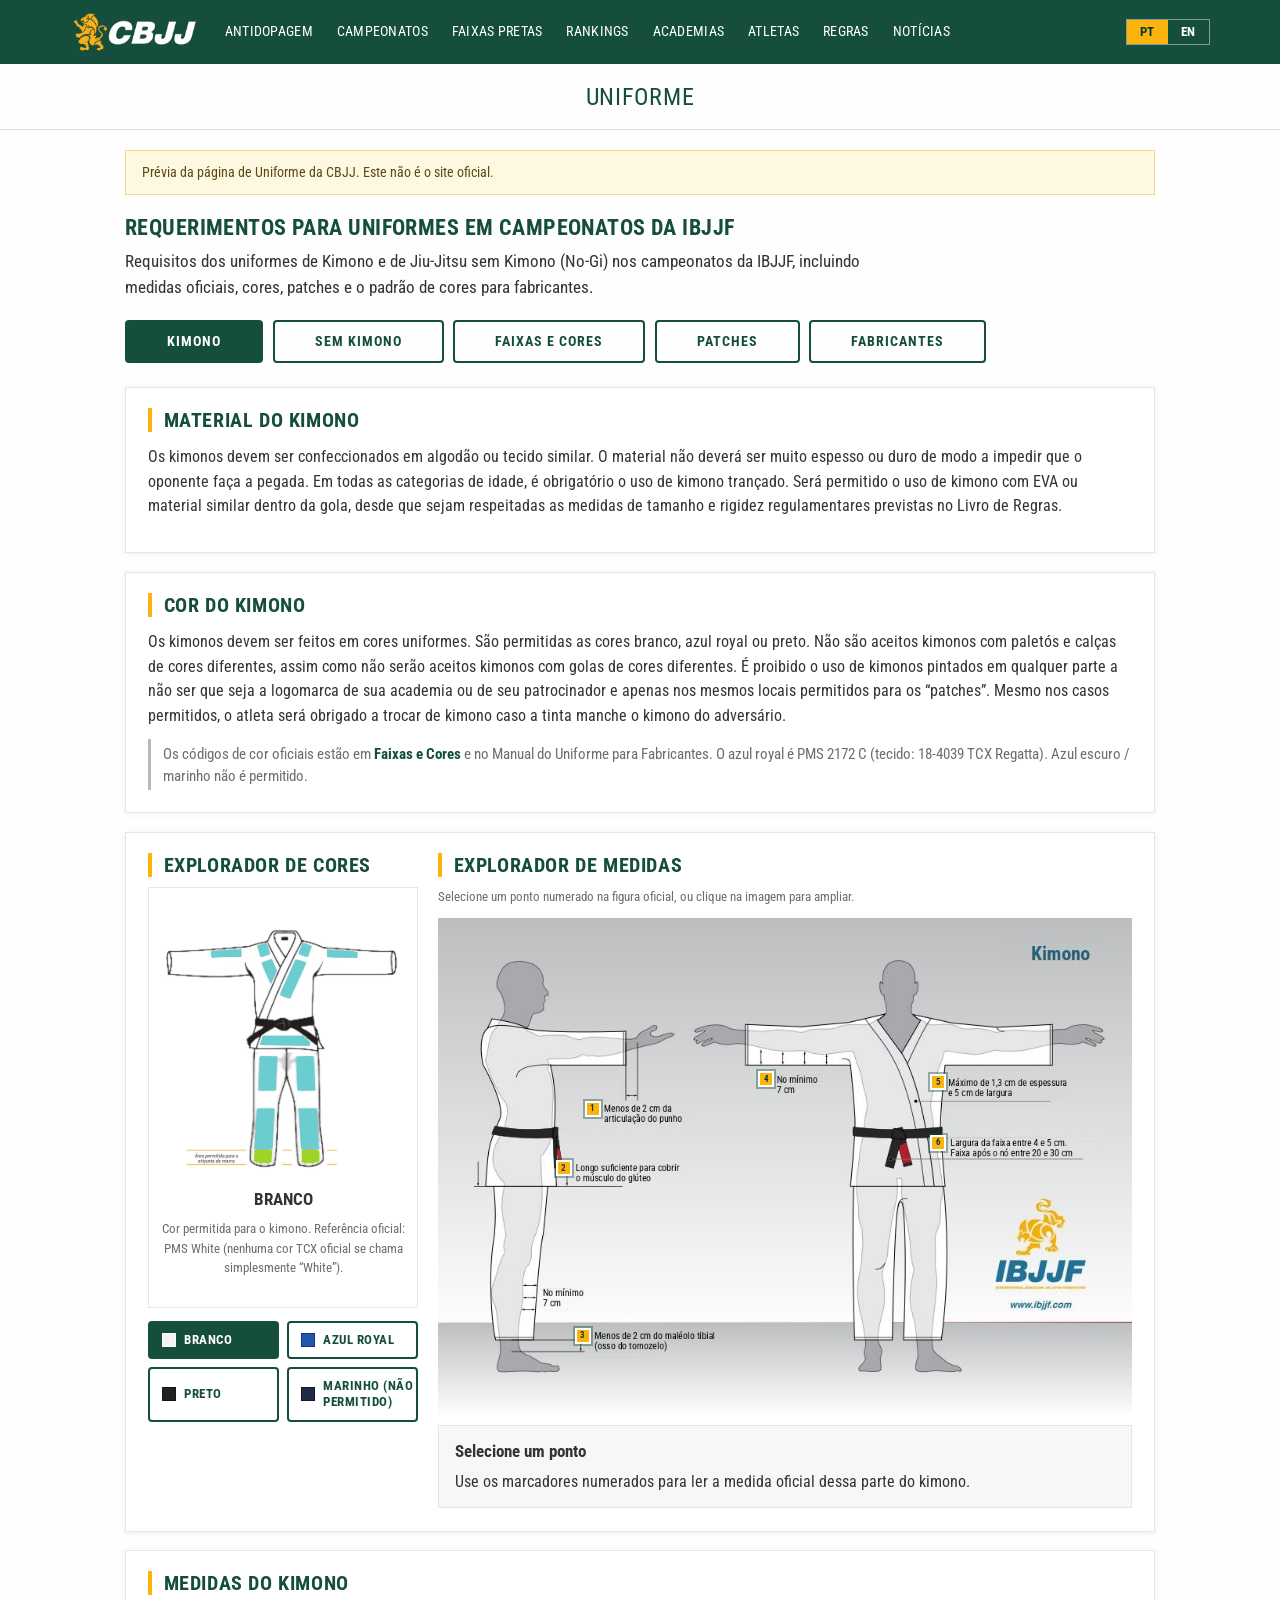
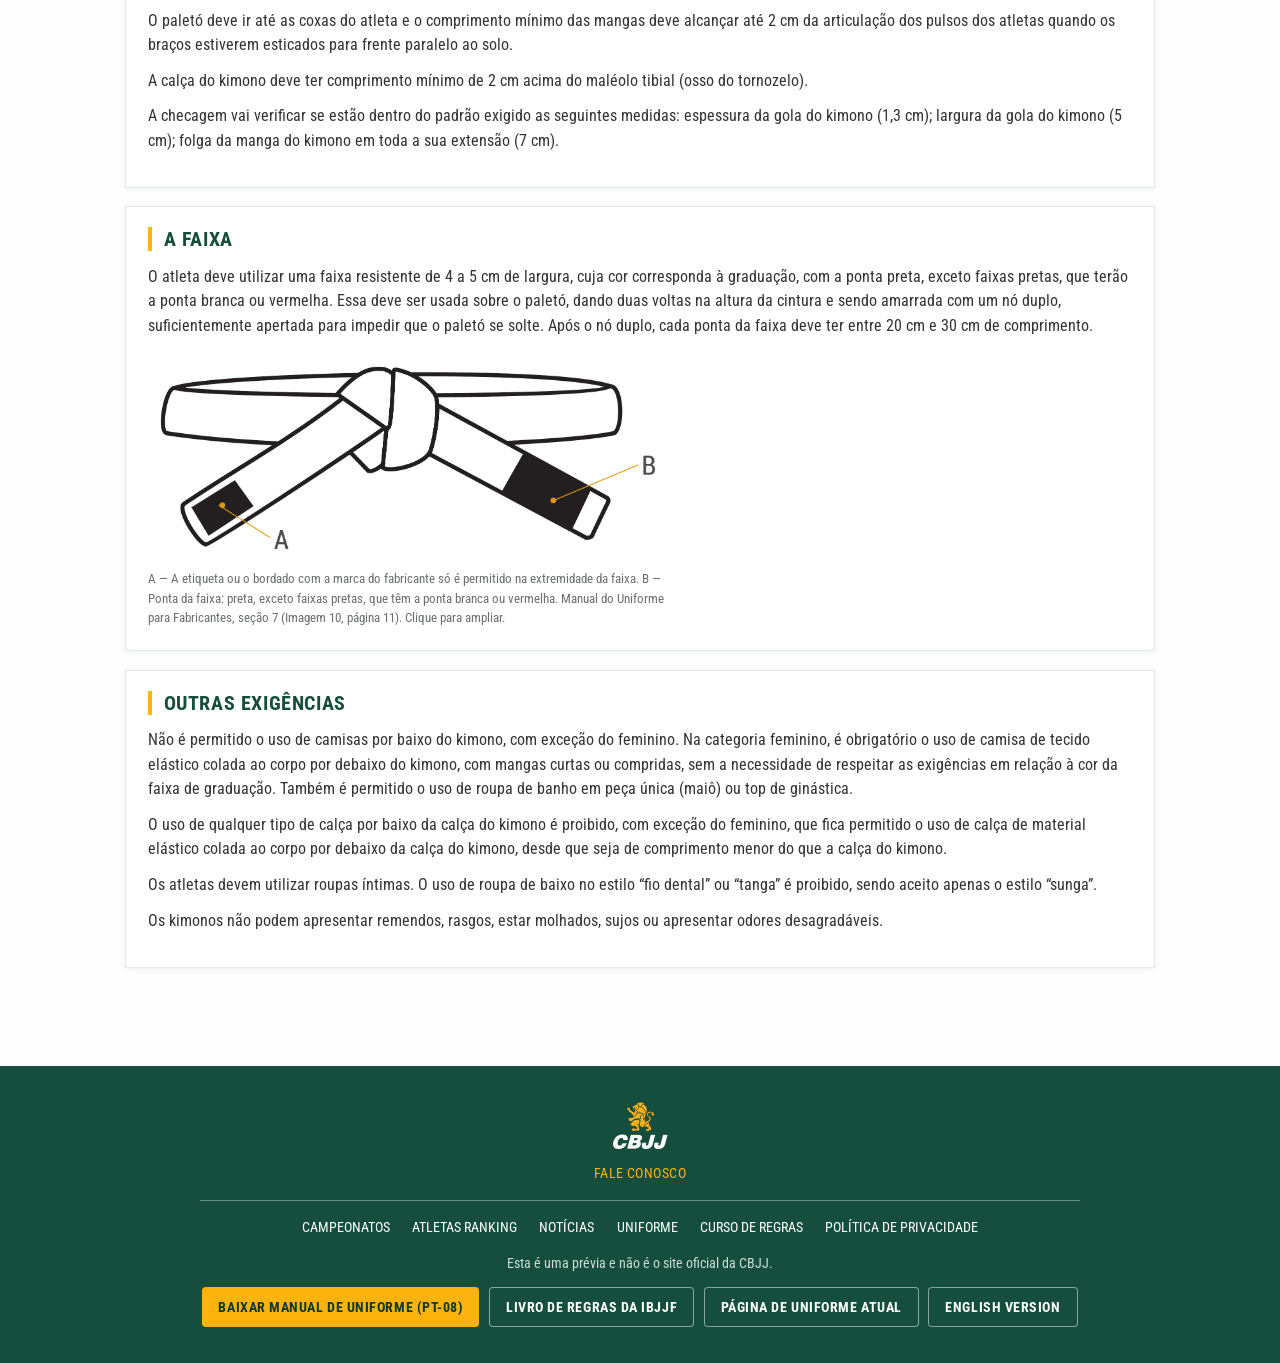
==== pt/index.html @ 62794924 "Center the Patches figure and caption in its card" ====
<!DOCTYPE html>
<html lang="pt-BR">
<head>
  <meta charset="utf-8">
  <meta name="viewport" content="width=device-width, initial-scale=1">
  <meta name="robots" content="noindex, nofollow">
  <meta name="description" content="Requerimentos de uniforme da IBJJF para competições de Kimono e Sem Kimono (No-Gi): medidas, cores, patches e o padrão de cores para fabricantes.">
  <title>Uniforme | CBJJ</title>
  <link rel="alternate" hreflang="en" href="../">
  <link rel="stylesheet" href="../assets/fonts/fonts.css?v=20261117-1456">
  <link rel="stylesheet" href="../assets/css/styles.css?v=20261117-1456">
  <link rel="stylesheet" href="assets/css/cbjj.css?v=20261117-1456">
</head>
<body>
  <a class="skip" href="#main">Ir para o conteúdo</a>

  <header class="site-header">
    <div class="header-inner">
      <button type="button" class="nav-toggle" id="nav-toggle" aria-label="Abrir menu" aria-expanded="false" aria-controls="main-nav"><span></span><span></span><span></span></button>
      <a class="logo" href="https://cbjj.com.br/" title="CBJJ">
        <img src="assets/img/logo-cbjj-white.png?v=20261117-1456" alt="CBJJ" width="130" height="42">
      </a>
      <nav class="main-nav" id="main-nav" aria-label="Menu principal">
        <a href="https://www.gov.br/abcd/pt-br/" rel="noopener">Antidopagem</a>
        <a href="https://cbjj.com.br/events/championships">Campeonatos</a>
        <a href="https://cbjj.com.br/certified-black-belts">Faixas Pretas</a>
        <a href="https://cbjj.com.br/athlete-ranking-info">Rankings</a>
        <a href="https://cbjj.com.br/registered-academies">Academias</a>
        <a href="https://cbjj.com.br/athletes/become-a-member">Atletas</a>
        <a href="https://cbjj.com.br/books-videos">Regras</a>
        <a href="https://cbjj.com.br/news">Notícias</a>
      </nav>
      <div class="lang-switch" role="group" aria-label="Idioma">
        <span class="lang is-current" lang="pt-BR" aria-current="true">PT</span>
        <a class="lang" id="lang-en" lang="en" hreflang="en" href="../" title="View this page in English">EN</a>
      </div>
    </div>
  </header>

  <div class="title-bar"><h1 class="title-bar-text">Uniforme</h1></div>

  <main id="main" class="wrap">
    <p class="banner-proto">Prévia da página de Uniforme da CBJJ. Este não é o site oficial.</p>

    <div class="hero">
      <h2 class="page-title">Requerimentos para uniformes em campeonatos da IBJJF</h2>
      <p class="lead">Requisitos dos uniformes de Kimono e de Jiu-Jitsu sem Kimono (No-Gi) nos campeonatos da IBJJF, incluindo medidas oficiais, cores, patches e o padrão de cores para fabricantes.</p>
    </div>

    <div class="tabs" role="tablist" aria-label="Seções do uniforme">
      <button type="button" class="tab" role="tab" data-tab="gi" aria-selected="true" aria-controls="panel-gi" id="tab-gi">Kimono</button>
      <button type="button" class="tab" role="tab" data-tab="nogi" aria-selected="false" aria-controls="panel-nogi" id="tab-nogi">Sem Kimono</button>
      <button type="button" class="tab" role="tab" data-tab="colors" aria-selected="false" aria-controls="panel-colors" id="tab-colors">Faixas e Cores</button>
      <button type="button" class="tab" role="tab" data-tab="patches" aria-selected="false" aria-controls="panel-patches" id="tab-patches">Patches</button>
      <button type="button" class="tab" role="tab" data-tab="makers" aria-selected="false" aria-controls="panel-makers" id="tab-makers">Fabricantes</button>
    </div>

    <!-- KIMONO -->
    <section class="panel is-active" id="panel-gi" role="tabpanel" aria-labelledby="tab-gi">
      <article class="card">
        <h2>Material do Kimono</h2>
        <p class="rule">Os kimonos devem ser confeccionados em algodão ou tecido similar. O material não deverá ser muito espesso ou duro de modo a impedir que o oponente faça a pegada. Em todas as categorias de idade, é obrigatório o uso de kimono trançado. Será permitido o uso de kimono com EVA ou material similar dentro da gola, desde que sejam respeitadas as medidas de tamanho e rigidez regulamentares previstas no Livro de Regras.</p>
      </article>

      <article class="card">
        <h2>Cor do Kimono</h2>
        <p class="rule">Os kimonos devem ser feitos em cores uniformes. São permitidas as cores branco, azul royal ou preto. Não são aceitos kimonos com paletós e calças de cores diferentes, assim como não serão aceitos kimonos com golas de cores diferentes. É proibido o uso de kimonos pintados em qualquer parte a não ser que seja a logomarca de sua academia ou de seu patrocinador e apenas nos mesmos locais permitidos para os “patches”. Mesmo nos casos permitidos, o atleta será obrigado a trocar de kimono caso a tinta manche o kimono do adversário.</p>
        <p class="note">Os códigos de cor oficiais estão em <a href="#colors">Faixas e Cores</a> e no Manual do Uniforme para Fabricantes. O azul royal é PMS 2172 C (tecido: 18-4039 TCX Regatta). Azul escuro / marinho não é permitido.</p>
      </article>

      <div class="gi-explorer" id="gi-explorers">
        <div class="color-explorer">
          <h2>Explorador de cores</h2>
          <div class="gi-preview" id="gi-preview">
            <div class="gi-color-stage">
              <img id="gi-color-img" src="assets/img/site/gi-patches-white.png?v=20261117-1456" alt="Desenho do kimono na cor branca." data-zoom="assets/img/site/gi-patches-white.png?v=20261117-1456" tabindex="0">
            </div>
            <p id="gi-color-label" style="font-family:var(--font-display);font-weight:700;text-transform:uppercase;margin:.7rem 0 0;">Branco</p>
            <p id="gi-color-note" class="caption">Cor permitida para o kimono. Referência oficial: PMS White (nenhuma cor TCX oficial se chama simplesmente “White”).</p>
          </div>
          <div class="belt-row color-buttons">
            <button type="button" class="belt-btn white" data-gi-color="#f4f4f4" data-art="white" data-name="Branco" data-allowed="true" data-note="Cor permitida para o kimono. Referência oficial: PMS White (nenhuma cor TCX oficial se chama simplesmente “White”)." aria-pressed="true">Branco</button>
            <button type="button" class="belt-btn blue" data-gi-color="#2056AE" data-art="royal" data-name="Azul Royal" data-allowed="true" data-note="Cor permitida para o kimono. Referência oficial: Azul Royal — PMS 2172 C (tecido: 18-4039 TCX Regatta)." aria-pressed="false">Azul Royal</button>
            <button type="button" class="belt-btn black" data-gi-color="#232020" data-art="black" data-name="Preto" data-allowed="true" data-note="Cor permitida para o kimono. Referência oficial: Pantone 19-4003 TCX Black Onyx." aria-pressed="false">Preto</button>
            <button type="button" class="belt-btn navy" data-gi-color="#1F2A44" data-art="navy" data-name="Azul Marinho (não permitido)" data-allowed="false" data-note="O azul marinho não é permitido. O azul oficial é o Azul Royal — PMS 2172 C." aria-pressed="false">Marinho (não permitido)</button>
          </div>
        </div>

        <div class="measure-explorer">
          <h2>Explorador de medidas</h2>
          <p class="caption">Selecione um ponto numerado na figura oficial, ou clique na imagem para ampliar.</p>
          <div class="measure-map">
            <img src="assets/img/site/gi-measurements.jpg?v=20261117-1456" alt="Figura oficial das medidas do kimono: manga, gola, faixa, comprimento do paletó e distâncias no tornozelo." data-zoom="assets/img/site/gi-measurements.jpg?v=20261117-1456" tabindex="0">
            <button type="button" class="hotspot" style="left:24.01%;top:38.43%;" data-measure="wrist" aria-pressed="false" title="Mangas no punho">1</button>
            <button type="button" class="hotspot" style="left:19.84%;top:50.47%;" data-measure="length" aria-pressed="false" title="Comprimento do paletó">2</button>
            <button type="button" class="hotspot" style="left:22.55%;top:84.17%;" data-measure="ankle" aria-pressed="false" title="Calça no tornozelo">3</button>
            <button type="button" class="hotspot" style="left:49.04%;top:32.52%;" data-measure="sleeve" aria-pressed="false" title="Folga da manga">4</button>
            <button type="button" class="hotspot" style="left:73.84%;top:33.15%;" data-measure="collar" aria-pressed="false" title="Gola">5</button>
            <button type="button" class="hotspot" style="left:73.84%;top:45.28%;" data-measure="belt" aria-pressed="false" title="Faixa">6</button>
          </div>
          <div class="measure-detail" id="measure-detail">
            <strong id="measure-title">Selecione um ponto</strong>
            <p id="measure-text" class="rule" style="margin:.35rem 0 0;">Use os marcadores numerados para ler a medida oficial dessa parte do kimono.</p>
          </div>
        </div>
      </div>

      <article class="card">
        <h2>Medidas do Kimono</h2>
        <p class="rule">O paletó deve ir até as coxas do atleta e o comprimento mínimo das mangas deve alcançar até 2 cm da articulação dos pulsos dos atletas quando os braços estiverem esticados para frente paralelo ao solo.</p>
        <p class="rule">A calça do kimono deve ter comprimento mínimo de 2 cm acima do maléolo tibial (osso do tornozelo).</p>
        <p class="rule">A checagem vai verificar se estão dentro do padrão exigido as seguintes medidas: espessura da gola do kimono (1,3 cm); largura da gola do kimono (5 cm); folga da manga do kimono em toda a sua extensão (7 cm).</p>
      </article>

      <article class="card">
        <h2>A Faixa</h2>
        <p class="rule">O atleta deve utilizar uma faixa resistente de 4 a 5 cm de largura, cuja cor corresponda à graduação, com a ponta preta, exceto faixas pretas, que terão a ponta branca ou vermelha. Essa deve ser usada sobre o paletó, dando duas voltas na altura da cintura e sendo amarrada com um nó duplo, suficientemente apertada para impedir que o paletó se solte. Após o nó duplo, cada ponta da faixa deve ter entre 20 cm e 30 cm de comprimento.</p>
        <figure class="media-fig" style="max-width:520px;margin-top:1rem;">
          <img src="assets/img/pdf/belt-manual.png?v=20261117-1456" alt="Diagrama do nó da faixa: etiqueta do fabricante somente na extremidade (A); ponta preta, com extremidade branca ou vermelha (B)." data-zoom="assets/img/pdf/belt-manual.png?v=20261117-1456" tabindex="0">
          <figcaption class="caption">A — A etiqueta ou o bordado com a marca do fabricante só é permitido na extremidade da faixa. B — Ponta da faixa: preta, exceto faixas pretas, que têm a ponta branca ou vermelha. Manual do Uniforme para Fabricantes, seção 7 (Imagem 10, página 11). Clique para ampliar.</figcaption>
        </figure>
      </article>

      <article class="card">
        <h2>Outras exigências</h2>
        <p class="rule">Não é permitido o uso de camisas por baixo do kimono, com exceção do feminino. Na categoria feminino, é obrigatório o uso de camisa de tecido elástico colada ao corpo por debaixo do kimono, com mangas curtas ou compridas, sem a necessidade de respeitar as exigências em relação à cor da faixa de graduação. Também é permitido o uso de roupa de banho em peça única (maiô) ou top de ginástica.</p>
        <p class="rule">O uso de qualquer tipo de calça por baixo da calça do kimono é proibido, com exceção do feminino, que fica permitido o uso de calça de material elástico colada ao corpo por debaixo da calça do kimono, desde que seja de comprimento menor do que a calça do kimono.</p>
        <p class="rule">Os atletas devem utilizar roupas íntimas. O uso de roupa de baixo no estilo “fio dental” ou “tanga” é proibido, sendo aceito apenas o estilo “sunga”.</p>
        <p class="rule">Os kimonos não podem apresentar remendos, rasgos, estar molhados, sujos ou apresentar odores desagradáveis.</p>
      </article>
    </section>

    <!-- SEM KIMONO -->
    <section class="panel" id="panel-nogi" role="tabpanel" aria-labelledby="tab-nogi">
      <article class="card">
        <h2>Camisas e Rash Guards</h2>
        <p class="rule">Para ambos os gêneros deve ser usada camisa de tecido elástico (colado ao corpo) com comprimento que cubra a linha da cintura da bermuda, de cor preta, branca ou preta e branca, e, para as faixas coloridas (cinza, amarela, laranja, verde, azul, roxa e marrom), com pelo menos 10% na cor referente à graduação (faixa) a que o atleta pertence. A cor da graduação deve estar posicionada de forma que a graduação (faixa) do atleta possa ser claramente identificada, seja o atleta visto de frente ou de costas. Camisas 100% na cor da graduação (faixa) a que o atleta pertence também são aceitas.</p>
        <p class="rule">Faixas brancas: predominantemente branca (mais de 50% da superfície); a única cor secundária permitida é a preta.</p>
        <p class="rule">Faixas pretas: predominantemente preta (mais de 50% da superfície); a única cor secundária permitida é a branca.</p>
        <p class="rule">Obs.: para as categorias de faixa preta será tolerada uma pequena área na cor vermelha, mas sem descaracterizar a cor da graduação do atleta.</p>
        <p class="cite">Art. 8.1.16.</p>
      </article>

      <article class="card">
        <h2>Escolha a faixa</h2>
        <p class="caption">Escolha uma graduação para ver as cores permitidas da rash guard No-Gi e a regra oficial para essa faixa.</p>
        <div class="belt-row" role="group" aria-label="Graduação da faixa">
          <button type="button" class="belt-btn white" data-belt="white" aria-pressed="false">Branca</button>
          <button type="button" class="belt-btn grey" data-belt="grey" aria-pressed="false">Cinza</button>
          <button type="button" class="belt-btn yellow" data-belt="yellow" aria-pressed="false">Amarela</button>
          <button type="button" class="belt-btn orange" data-belt="orange" aria-pressed="false">Laranja</button>
          <button type="button" class="belt-btn green" data-belt="green" aria-pressed="false">Verde</button>
          <button type="button" class="belt-btn blue" data-belt="blue" aria-pressed="true">Azul</button>
          <button type="button" class="belt-btn purple" data-belt="purple" aria-pressed="false">Roxa</button>
          <button type="button" class="belt-btn brown" data-belt="brown" aria-pressed="false">Marrom</button>
          <button type="button" class="belt-btn black" data-belt="black" aria-pressed="false">Preta</button>
        </div>
        <div class="belt-result">
          <figure class="media-fig">
            <img id="belt-photo" class="belt-photo" src="assets/img/nogi/pt_blue.jpg?v=20261117-1456" alt="Exemplo de cores da rash guard No-Gi para a faixa azul" data-zoom="assets/img/nogi/pt_blue.jpg?v=20261117-1456" tabindex="0">
            <figcaption class="caption">Fotos de exemplo. Clique para ampliar. Os códigos de cor oficiais estão em Faixas e Cores.</figcaption>
          </figure>
          <div>
            <h3 id="belt-title">Faixa azul — rash guard No-Gi</h3>
            <p class="rule" id="belt-rule"></p>
            <div class="allowed-chips" id="belt-chips"></div>
          </div>
        </div>
      </article>

      <article class="card">
        <h2>Comprimento da bermuda (homens e mulheres)</h2>
        <p class="rule">Bermudas (homens e mulheres): o short não passa do joelho, e a barra fica a no máximo 15 cm acima do meio do joelho. Nas categorias infantis, o short deve cobrir no mínimo a metade da coxa.</p>
        <p class="cite">Art. 8.1.16.</p>
        <div class="shorts-row" style="margin-top:1rem;">
          <figure class="media-fig">
            <img src="assets/img/site/no-gi-garment.jpg?v=20261117-1456" alt="Figura oficial do uniforme sem kimono, de lado e de costas, com as medidas do comprimento da bermuda: não pode passar do joelho; no máximo 15 cm acima do meio do joelho; infantil: no mínimo a metade da coxa." data-zoom="assets/img/site/no-gi-garment.jpg?v=20261117-1456" tabindex="0">
            <figcaption class="caption">Figura oficial da IBJJF para Sem Kimono. Clique para ampliar.</figcaption>
          </figure>
          <div>
            <h3>Comprimento da bermuda</h3>
            <p class="rule">O short não passa do joelho, e a barra fica a no máximo 15 cm acima do meio do joelho. Nas categorias infantis, o short deve cobrir no mínimo a metade da coxa.</p>
            <p class="cite">Art. 8.1.16.</p>
          </div>
        </div>
      </article>

      <div class="grid-2">
        <article class="card">
          <h2>Bermudas para homens</h2>
          <p class="rule">Bermuda nas cores preta, branca, preta com branca e/ou na cor da graduação (faixa) a que o atleta pertence, sem bolsos ou com bolsos completamente fechados por costura, sem botões, cordões expostos, fechos ou qualquer peça plástica ou metálica que apresente risco ao adversário.</p>
          <p class="rule">Comprimento: o short não passa do joelho, e a barra fica a no máximo 15 cm acima do meio do joelho. Nas categorias infantis, o short deve cobrir no mínimo a metade da coxa.</p>
          <p class="rule">É permitido o uso de calça (colada ao corpo) e/ou short de compressão de tecido elástico (colado ao corpo) por baixo da bermuda, nas cores preta, branca, preta e branca e/ou na cor da graduação (faixa) a que o atleta pertence.</p>
        </article>
        <article class="card">
          <h2>Shorts, shorts de compressão e calças para mulheres</h2>
          <p class="rule">Short, calça de tecido elástico (colado ao corpo) e/ou short de compressão nas cores preta, branca, preta e branca e/ou na cor da graduação (faixa) a que a atleta pertence. O short deve ser sem bolsos ou com bolsos completamente fechados por costura, sem botões, fechos ou qualquer peça plástica ou metálica que apresente risco à adversária.</p>
          <p class="rule">Comprimento: o short não passa do joelho, e a barra fica a no máximo 15 cm acima do meio do joelho. Nas categorias infantis, o short deve cobrir no mínimo a metade da coxa.</p>
        </article>
      </div>

      <article class="card">
        <h2>Tecido (Manual do Uniforme para Fabricantes)</h2>
        <p class="rule">Rash guards são de poliéster e elastano (spandex).</p>
        <p class="note">Esta especificação de tecido é do Manual do Uniforme para Fabricantes. Os fabricantes devem igualar o padrão oficial de cor no poliéster do rash guard (veja Faixas e Cores e a aba Fabricantes).</p>
      </article>
    </section>

    <!-- FAIXAS E CORES -->
    <section class="panel" id="panel-colors" role="tabpanel" aria-labelledby="tab-colors">
      <article class="card">
        <h2>Cores oficiais</h2>
        <p class="rule">As referências oficiais de cor são publicadas no Manual do Uniforme para Fabricantes. O azul royal é PMS 2172 C; o Cotton TCX oficial mais próximo é 18-4039 TCX Regatta, usado como referência de tecido. As demais cores usam os códigos oficiais Pantone Fashion, Home + Interiors Cotton (TCX). As amostras na tela são aproximadas; o padrão físico é a referência.</p>
        <p class="rule">Rash guards são de poliéster e elastano (spandex). Os fabricantes devem igualar o padrão oficial de cor no poliéster do rash guard, por lab dip / aprovação contra o padrão físico. Azul escuro / marinho não é permitido. O branco continua sendo PMS White (nenhuma cor TCX oficial se chama simplesmente “White”).</p>
        <div class="swatches" style="margin-top:1rem;">
          <div class="swatch-card">
            <div class="chip-block" style="background:#f4f4f4;border:1px solid #ddd;"></div>
            <div class="meta"><p class="name">Branco</p><p class="code">PMS White</p></div>
          </div>
          <div class="swatch-card">
            <div class="chip-block" style="background:#2056AE;"></div>
            <div class="meta"><p class="name">Azul Royal</p><p class="code">PMS 2172 C<br>tecido: 18-4039 TCX Regatta</p></div>
          </div>
          <div class="swatch-card denied">
            <div class="chip-block" style="background:#1F2A44;"></div>
            <div class="meta"><p class="name">Azul Marinho</p><p class="code">Não permitido</p></div>
          </div>
          <div class="swatch-card">
            <div class="chip-block" style="background:#232020;"></div>
            <div class="meta"><p class="name">Black Onyx (Preto)</p><p class="code">19-4003 TCX</p></div>
          </div>
          <div class="swatch-card">
            <div class="chip-block" style="background:#7b7979;"></div>
            <div class="meta"><p class="name">Silent Storm (Cinza)</p><p class="code">17-1508 TCX</p></div>
          </div>
          <div class="swatch-card">
            <div class="chip-block" style="background:#fabc09;"></div>
            <div class="meta"><p class="name">Spectra Yellow (Amarelo)</p><p class="code">14-0957 TCX</p></div>
          </div>
          <div class="swatch-card">
            <div class="chip-block" style="background:#f25c19;"></div>
            <div class="meta"><p class="name">Puffin’s Bill (Laranja)</p><p class="code">16-1363 TCX</p></div>
          </div>
          <div class="swatch-card">
            <div class="chip-block" style="background:#2a9949;"></div>
            <div class="meta"><p class="name">Kelly Green (Verde)</p><p class="code">16-6138 TCX</p></div>
          </div>
          <div class="swatch-card">
            <div class="chip-block" style="background:#7f389f;"></div>
            <div class="meta"><p class="name">Bright Violet (Roxo)</p><p class="code">19-3438 TCX</p></div>
          </div>
          <div class="swatch-card">
            <div class="chip-block" style="background:#775024;"></div>
            <div class="meta"><p class="name">Monk’s Robe (Marrom)</p><p class="code">18-1048 TCX</p></div>
          </div>
        </div>
        <p class="cite">O mesmo padrão oficial de cores vale para as cores do kimono (branco, azul royal, preto) e para as cores de graduação no No-Gi, igualado no poliéster para rash guards. O azul royal é PMS 2172 C (tecido: 18-4039 TCX Regatta).</p>
      </article>

      <article class="card">
        <h2>Rash guard No-Gi — regras por faixa</h2>
        <ul class="rules">
          <li><strong>Faixas brancas:</strong> predominantemente branca (mais de 50% da superfície); a única cor secundária permitida é a preta.</li>
          <li><strong>Faixas coloridas (cinza, amarela, laranja, verde, azul, roxa e marrom):</strong> preta, branca ou preta e branca, com pelo menos 10% na cor da graduação, posicionada de modo que a graduação possa ser claramente identificada de frente ou de costas. Camisas 100% na cor da faixa também são aceitas.</li>
          <li><strong>Faixas pretas:</strong> predominantemente preta (mais de 50% da superfície); a única cor secundária permitida é a branca. Uma pequena área vermelha será tolerada, mas sem descaracterizar a cor da graduação do atleta.</li>
        </ul>
        <p class="note">Use o seletor de faixa na aba <a href="#nogi">Sem Kimono</a> para ver fotos de exemplo de cada graduação.</p>
      </article>
    </section>

    <!-- PATCHES -->
    <section class="panel" id="panel-patches" role="tabpanel" aria-labelledby="tab-patches">
      <article class="card">
        <h2>Patches</h2>
        <p class="rule">Os patches ou bordados só podem estar presentes nos locais autorizados. Os patches devem ser de tecido de algodão e devem estar devidamente costurados. Todos os patches descosturados ou em locais não autorizados devem ser retirados antes da checagem do kimono.</p>
        <p class="rule">O patch deve estar a 15 cm de distância da barra da calça.</p>
        <p class="rule">É proibido o uso de kimonos pintados em qualquer parte a não ser que seja a logomarca de sua academia ou de seu patrocinador e apenas nos mesmos locais permitidos para os “patches”. Mesmo nos casos permitidos, o atleta será obrigado a trocar de kimono caso a tinta manche o kimono do adversário.</p>
        <figure class="media-fig" style="margin:1rem auto 0;max-width:820px;text-align:center;">
          <img src="assets/img/pdf/patches-manual.png?v=20261117-1456" alt="Desenho técnico do fabricante com as áreas autorizadas para patches, incluindo a área permitida para a etiqueta da marca na barra da calça e a distância de 15 cm da barra da calça." data-zoom="assets/img/pdf/patches-manual.png?v=20261117-1456" tabindex="0">
          <figcaption class="caption">Desenho do Manual do Uniforme para Fabricantes, com a área da etiqueta da marca e a distância de 15 cm da barra da calça. Clique para ampliar.</figcaption>
        </figure>
      </article>
    </section>

    <!-- FABRICANTES -->
    <section class="panel" id="panel-makers" role="tabpanel" aria-labelledby="tab-makers">
      <article class="card">
        <h2>Manual do Uniforme para Fabricantes</h2>
        <p class="rule">O manual define os detalhes de construção, etiquetagem, áreas de patches e o padrão oficial de cores dos uniformes aprovados.</p>
        <p class="rule">Rash guards são de poliéster e elastano (spandex). Os fabricantes devem igualar o padrão oficial de cor no poliéster do rash guard, por lab dip / aprovação contra o padrão físico. O azul royal é PMS 2172 C (tecido: 18-4039 TCX Regatta). As demais cores usam os códigos oficiais Pantone Fashion, Home + Interiors Cotton (TCX). Azul escuro / marinho não é permitido. As amostras são aproximadas; o padrão físico é a referência. O branco continua sendo PMS White (nenhuma cor TCX oficial se chama simplesmente “White”).</p>
        <p class="note">As medidas de inspeção voltadas ao atleta, na aba Kimono, seguem o Livro de Regras da IBJJF e a página pública de Uniforme (espessura da gola 1,3 cm, largura da gola 5 cm, folga da manga 7 cm). Os diagramas de construção abaixo são do manual para fabricantes.</p>
      </article>

      <div class="grid-2">
        <figure class="card media-fig">
          <img src="assets/img/pdf/gi-measures-manual.png?v=20261117-1456" alt="Figuras de medidas do kimono do manual para fabricantes, de lado e de frente." data-zoom="assets/img/pdf/gi-measures-manual.png?v=20261117-1456" tabindex="0">
          <figcaption class="caption">Figuras de medidas do manual para fabricantes. Clique para ampliar.</figcaption>
        </figure>
        <figure class="card media-fig">
          <img src="assets/img/pdf/reinforcement.png?v=20261117-1456" alt="Diagrama de construção dos reforços do kimono, do manual para fabricantes." data-zoom="assets/img/pdf/reinforcement.png?v=20261117-1456" tabindex="0">
          <figcaption class="caption">Reforço. Clique para ampliar.</figcaption>
        </figure>
        <figure class="card media-fig">
          <img src="assets/img/pdf/pants-construction.png?v=20261117-1456" alt="Diagrama de construção da calça do kimono, do manual para fabricantes." data-zoom="assets/img/pdf/pants-construction.png?v=20261117-1456" tabindex="0">
          <figcaption class="caption">Construção da calça. Clique para ampliar.</figcaption>
        </figure>
        <figure class="card media-fig">
          <img src="assets/img/pdf/label-jacket.png?v=20261117-1456" alt="Posição exigida das etiquetas do paletó, do manual para fabricantes." data-zoom="assets/img/pdf/label-jacket.png?v=20261117-1456" tabindex="0">
          <figcaption class="caption">Etiqueta do paletó. Clique para ampliar.</figcaption>
        </figure>
        <figure class="card media-fig">
          <img src="assets/img/pdf/label-pants.png?v=20261117-1456" alt="Posição exigida das etiquetas da calça, do manual para fabricantes." data-zoom="assets/img/pdf/label-pants.png?v=20261117-1456" tabindex="0">
          <figcaption class="caption">Etiqueta da calça. Clique para ampliar.</figcaption>
        </figure>
        <figure class="card media-fig">
          <img src="assets/img/pdf/belt-manual.png?v=20261117-1456" alt="Diagrama da faixa (Imagem 10): A é a etiqueta do fabricante na extremidade; B é a ponta da faixa." data-zoom="assets/img/pdf/belt-manual.png?v=20261117-1456" tabindex="0">
          <figcaption class="caption">A — A etiqueta ou o bordado com a marca do fabricante só é permitido na extremidade da faixa. B — Ponta da faixa: preta, exceto faixas pretas, que têm a ponta branca ou vermelha. Manual do Uniforme para Fabricantes, seção 7 (Imagem 10, página 11). Clique para ampliar.</figcaption>
        </figure>
      </div>
    </section>
  </main>

  <footer class="site-footer">
    <div class="inner">
      <img class="footer-logo" src="assets/img/logo-cbjj-footer.png?v=20261117-1456" alt="CBJJ" width="65" height="55">
      <p class="contact-us"><a href="https://help.cbjj.com.br/" rel="noopener">FALE CONOSCO</a></p>
      <hr>
      <nav class="footer-links" aria-label="Links do rodapé">
        <a href="https://cbjj.com.br/events/championships">Campeonatos</a>
        <a href="https://cbjj.com.br/2026-athletes-ranking">Atletas Ranking</a>
        <a href="https://cbjj.com.br/news">Notícias</a>
        <a href="https://cbjj.com.br/uniform">Uniforme</a>
        <a href="https://cursos.ibjjf.com/" rel="noopener">Curso de regras</a>
        <a href="https://cbjj.com.br/privacy-policy">Política de Privacidade</a>
      </nav>
      <p class="preview-note">Esta é uma prévia e não é o site oficial da CBJJ.</p>
      <div class="downloads">
        <a class="btn btn-gold" href="assets/pdf/IBJJF-manual-uniforme-PT-08-final.pdf?v=20261117-1456">Baixar Manual de Uniforme (PT-08)</a>
        <a class="btn btn-ghost" href="https://cbjj.com.br/books-videos">Livro de Regras da IBJJF</a>
        <a class="btn btn-ghost" href="https://cbjj.com.br/uniform">Página de Uniforme atual</a>
        <a class="btn btn-ghost" id="lang-en-foot" href="../" hreflang="en">English version</a>
      </div>
    </div>
  </footer>

  <div class="lightbox" id="lightbox" role="dialog" aria-modal="true" aria-label="Imagem ampliada">
    <button type="button" class="close" id="lightbox-close" aria-label="Fechar">&times;</button>
    <img id="lightbox-img" alt="">
  </div>

  <script src="assets/js/app.js?v=20261117-1456"></script>
</body>
</html>
---- assets/fonts/fonts.css ----
/* latin-ext */
@font-face {
  font-family: 'Open Sans';
  font-style: normal;
  font-weight: 400;
  font-stretch: 100%;
  font-display: swap;
  src: url(OpenSans-latin-ext.woff2?v=20261117-1456) format('woff2');
  unicode-range: U+0100-02BA, U+02BD-02C5, U+02C7-02CC, U+02CE-02D7, U+02DD-02FF, U+0304, U+0308, U+0329, U+1D00-1DBF, U+1E00-1E9F, U+1EF2-1EFF, U+2020, U+20A0-20AB, U+20AD-20C4, U+2113, U+2C60-2C7F, U+A720-A7FF;
}
/* latin */
@font-face {
  font-family: 'Open Sans';
  font-style: normal;
  font-weight: 400;
  font-stretch: 100%;
  font-display: swap;
  src: url(OpenSans-latin.woff2?v=20261117-1456) format('woff2');
  unicode-range: U+0000-00FF, U+0131, U+0152-0153, U+02BB-02BC, U+02C6, U+02DA, U+02DC, U+0304, U+0308, U+0329, U+2000-206F, U+20AC, U+2122, U+2191, U+2193, U+2212, U+2215, U+FEFF, U+FFFD;
}
/* latin-ext */
@font-face {
  font-family: 'Open Sans';
  font-style: normal;
  font-weight: 600;
  font-stretch: 100%;
  font-display: swap;
  src: url(OpenSans-latin-ext.woff2?v=20261117-1456) format('woff2');
  unicode-range: U+0100-02BA, U+02BD-02C5, U+02C7-02CC, U+02CE-02D7, U+02DD-02FF, U+0304, U+0308, U+0329, U+1D00-1DBF, U+1E00-1E9F, U+1EF2-1EFF, U+2020, U+20A0-20AB, U+20AD-20C4, U+2113, U+2C60-2C7F, U+A720-A7FF;
}
/* latin */
@font-face {
  font-family: 'Open Sans';
  font-style: normal;
  font-weight: 600;
  font-stretch: 100%;
  font-display: swap;
  src: url(OpenSans-latin.woff2?v=20261117-1456) format('woff2');
  unicode-range: U+0000-00FF, U+0131, U+0152-0153, U+02BB-02BC, U+02C6, U+02DA, U+02DC, U+0304, U+0308, U+0329, U+2000-206F, U+20AC, U+2122, U+2191, U+2193, U+2212, U+2215, U+FEFF, U+FFFD;
}
/* latin-ext */
@font-face {
  font-family: 'Open Sans';
  font-style: normal;
  font-weight: 700;
  font-stretch: 100%;
  font-display: swap;
  src: url(OpenSans-latin-ext.woff2?v=20261117-1456) format('woff2');
  unicode-range: U+0100-02BA, U+02BD-02C5, U+02C7-02CC, U+02CE-02D7, U+02DD-02FF, U+0304, U+0308, U+0329, U+1D00-1DBF, U+1E00-1E9F, U+1EF2-1EFF, U+2020, U+20A0-20AB, U+20AD-20C4, U+2113, U+2C60-2C7F, U+A720-A7FF;
}
/* latin */
@font-face {
  font-family: 'Open Sans';
  font-style: normal;
  font-weight: 700;
  font-stretch: 100%;
  font-display: swap;
  src: url(OpenSans-latin.woff2?v=20261117-1456) format('woff2');
  unicode-range: U+0000-00FF, U+0131, U+0152-0153, U+02BB-02BC, U+02C6, U+02DA, U+02DC, U+0304, U+0308, U+0329, U+2000-206F, U+20AC, U+2122, U+2191, U+2193, U+2212, U+2215, U+FEFF, U+FFFD;
}
/* latin-ext */
@font-face {
  font-family: 'Roboto Condensed';
  font-style: normal;
  font-weight: 400;
  font-display: swap;
  src: url(RobotoCondensed-latin-ext.woff2?v=20261117-1456) format('woff2');
  unicode-range: U+0100-02BA, U+02BD-02C5, U+02C7-02CC, U+02CE-02D7, U+02DD-02FF, U+0304, U+0308, U+0329, U+1D00-1DBF, U+1E00-1E9F, U+1EF2-1EFF, U+2020, U+20A0-20AB, U+20AD-20C4, U+2113, U+2C60-2C7F, U+A720-A7FF;
}
/* latin */
@font-face {
  font-family: 'Roboto Condensed';
  font-style: normal;
  font-weight: 400;
  font-display: swap;
  src: url(RobotoCondensed-latin.woff2?v=20261117-1456) format('woff2');
  unicode-range: U+0000-00FF, U+0131, U+0152-0153, U+02BB-02BC, U+02C6, U+02DA, U+02DC, U+0304, U+0308, U+0329, U+2000-206F, U+20AC, U+2122, U+2191, U+2193, U+2212, U+2215, U+FEFF, U+FFFD;
}
/* latin-ext */
@font-face {
  font-family: 'Roboto Condensed';
  font-style: normal;
  font-weight: 700;
  font-display: swap;
  src: url(RobotoCondensed-latin-ext.woff2?v=20261117-1456) format('woff2');
  unicode-range: U+0100-02BA, U+02BD-02C5, U+02C7-02CC, U+02CE-02D7, U+02DD-02FF, U+0304, U+0308, U+0329, U+1D00-1DBF, U+1E00-1E9F, U+1EF2-1EFF, U+2020, U+20A0-20AB, U+20AD-20C4, U+2113, U+2C60-2C7F, U+A720-A7FF;
}
/* latin */
@font-face {
  font-family: 'Roboto Condensed';
  font-style: normal;
  font-weight: 700;
  font-display: swap;
  src: url(RobotoCondensed-latin.woff2?v=20261117-1456) format('woff2');
  unicode-range: U+0000-00FF, U+0131, U+0152-0153, U+02BB-02BC, U+02C6, U+02DA, U+02DC, U+0304, U+0308, U+0329, U+2000-206F, U+20AC, U+2122, U+2191, U+2193, U+2212, U+2215, U+FEFF, U+FFFD;
}
/* latin-ext */
@font-face {
  font-family: 'Roboto Condensed';
  font-style: normal;
  font-weight: 800;
  font-display: swap;
  src: url(RobotoCondensed-latin-ext.woff2?v=20261117-1456) format('woff2');
  unicode-range: U+0100-02BA, U+02BD-02C5, U+02C7-02CC, U+02CE-02D7, U+02DD-02FF, U+0304, U+0308, U+0329, U+1D00-1DBF, U+1E00-1E9F, U+1EF2-1EFF, U+2020, U+20A0-20AB, U+20AD-20C4, U+2113, U+2C60-2C7F, U+A720-A7FF;
}
/* latin */
@font-face {
  font-family: 'Roboto Condensed';
  font-style: normal;
  font-weight: 800;
  font-display: swap;
  src: url(RobotoCondensed-latin.woff2?v=20261117-1456) format('woff2');
  unicode-range: U+0000-00FF, U+0131, U+0152-0153, U+02BB-02BC, U+02C6, U+02DA, U+02DC, U+0304, U+0308, U+0329, U+2000-206F, U+20AC, U+2122, U+2191, U+2193, U+2212, U+2215, U+FEFF, U+FFFD;
}
---- assets/css/styles.css ----
/* IBJJF Uniform page — tokens from the IBJJF design system (ibjjf.com). */
:root {
  --ibjjf-primary: #004581;
  --ibjjf-secondary: #1c88e6;
  --ibjjf-accent: #faab19;
  --ibjjf-darkest: #0b2a53;
  --ibjjf-white: #fefefe;
  --ibjjf-text: #333333;
  --ibjjf-muted: #707072;
  --ibjjf-gray: #e6e6e6;
  --ibjjf-divider: #b0b0b0;
  --ibjjf-inactive: #bebebe;
  --ibjjf-bg: #f4f6f8;
  --ibjjf-card: #ffffff;
  --container: 1070px;
  --header-h: 72px;
  --radius: 0;
  --shadow: 0 2px 10px rgba(11, 42, 83, 0.08);
  --font-display: "Roboto Condensed", "Arial Narrow", Arial, sans-serif;
  --font-body: "Open Sans", Arial, Helvetica, sans-serif;
}

*, *::before, *::after { box-sizing: border-box; }
html { scroll-behavior: smooth; }
body {
  margin: 0;
  background: var(--ibjjf-bg);
  color: var(--ibjjf-text);
  font-family: var(--font-body);
  font-size: 1rem;
  line-height: 1.55;
}
img { max-width: 100%; height: auto; display: block; }
button, select { font: inherit; }
a { color: var(--ibjjf-secondary); text-decoration: none; }
a:hover { text-decoration: underline; }

.skip {
  position: absolute; left: -999px; top: 0;
  background: var(--ibjjf-darkest); color: #fff; padding: .5rem 1rem; z-index: 200;
}
.skip:focus { left: 8px; top: 8px; }

/* Header: sticky navy, 4px gold bottom */
.site-header {
  position: sticky; top: 0; z-index: 50;
  background: var(--ibjjf-darkest);
  border-bottom: 4px solid var(--ibjjf-accent);
  color: var(--ibjjf-white);
}
.header-inner {
  max-width: var(--container);
  margin: 0 auto;
  min-height: var(--header-h);
  display: flex; align-items: center; gap: 1rem;
  padding: .65rem 1.25rem;
}
.logo { display: flex; align-items: center; flex-shrink: 0; }
.logo img { height: 42px; width: auto; }
.header-brand { display: flex; flex-direction: column; line-height: 1.15; }
.header-brand .org {
  font-family: var(--font-display);
  font-weight: 700; letter-spacing: .06em; font-size: .78rem;
  color: var(--ibjjf-accent); text-transform: uppercase;
}
.header-brand .page {
  font-family: var(--font-display);
  font-weight: 700; font-size: 1.15rem; letter-spacing: .04em;
  text-transform: uppercase; color: #fff;
}
.header-actions { margin-left: auto; display: flex; align-items: center; gap: .75rem; flex-wrap: wrap; }

.chip {
  display: inline-flex; align-items: center; gap: .35rem;
  background: rgba(254,254,254,.1);
  border: 1px solid rgba(254,254,254,.25);
  color: #fff; border-radius: 0;
  padding: .28rem .75rem;
  font-family: var(--font-display);
  font-size: .8rem; font-weight: 700; letter-spacing: .03em;
  text-transform: uppercase;
}


.wrap { max-width: var(--container); margin: 0 auto; padding: 1.25rem 1.25rem 3rem; }

.hero { margin: .5rem 0 1.25rem; }
.page-title {
  font-family: var(--font-display);
  font-weight: 700; font-size: 25px; line-height: 1.2;
  letter-spacing: .04em; text-transform: uppercase;
  color: var(--ibjjf-primary); margin: 0 0 .5rem;
}
.lead { margin: 0 0 1rem; color: var(--ibjjf-text); max-width: 46rem; }
.lead .muted { color: var(--ibjjf-muted); }

.banner-proto {
  background: #fff8e8; border: 1px solid #f0d48a; border-radius: 0;
  padding: .7rem 1rem; font-size: .88rem; color: #5a4a16; margin: 0 0 1.25rem;
}

/* Tabs: same look as the site's outline buttons (.btn-outline-primary on ibjjf.com) */
.tabs {
  display: flex; flex-wrap: wrap; gap: .6rem;
  margin: 0 0 1.5rem;
}
.tab {
  appearance: none; cursor: pointer; white-space: nowrap;
  display: inline-block; text-align: center; vertical-align: middle;
  background: transparent; color: var(--ibjjf-primary);
  border: 2px solid var(--ibjjf-primary); border-radius: 4px;
  padding: 9px 40px;
  font-family: var(--font-display); font-weight: 700; font-size: .875rem; line-height: 1.5;
  letter-spacing: 1px; text-transform: uppercase;
  transition: color .15s ease-in-out, background-color .15s ease-in-out, border-color .15s ease-in-out, box-shadow .15s ease-in-out;
}
.tab:hover, .tab[aria-selected="true"] { background-color: var(--ibjjf-primary); color: #fefefe; border-color: var(--ibjjf-primary); }
.tab:focus { outline: 0; box-shadow: 0 0 0 .2rem rgba(0,69,129,.25); }

.panel { display: none; }
.panel.is-active { display: block; }

.card {
  background: var(--ibjjf-card);
  border: 1px solid var(--ibjjf-gray);
  border-radius: 0;
  box-shadow: var(--shadow);
  padding: 1.25rem 1.4rem 1.4rem;
  margin: 0 0 1.15rem;
}
h2 {
  font-family: var(--font-display);
  font-weight: 700; font-size: 1.25rem; line-height: 1.2;
  letter-spacing: .03em; text-transform: uppercase;
  color: var(--ibjjf-primary);
  border-left: 4px solid var(--ibjjf-accent);
  padding-left: .7rem; margin: 0 0 .85rem;
}
h3 {
  font-family: var(--font-display);
  font-weight: 700; font-size: 1.05rem; line-height: 1.2;
  letter-spacing: .03em; text-transform: uppercase;
  color: var(--ibjjf-darkest); margin: 1.1rem 0 .5rem;
}
.rule { margin: 0 0 .7rem; }
ul.rules, ol.rules { margin: 0 0 .85rem; padding-left: 1.2rem; }
ul.rules li, ol.rules li { margin: 0 0 .4rem; }
.note {
  font-size: .92rem; color: var(--ibjjf-muted);
  border-left: 3px solid var(--ibjjf-divider);
  padding: .2rem 0 .2rem .75rem; margin: .6rem 0 0;
}
.cite { font-size: .82rem; color: var(--ibjjf-muted); margin: .6rem 0 0; }


/* Layout helpers */
.grid-2 { display: grid; grid-template-columns: 1fr 1fr; gap: 1.15rem; }
.grid-3 { display: grid; grid-template-columns: 1fr 1fr 1fr; gap: 1rem; }
.media-fig { margin: 0; }
.media-fig img, .media-fig svg { width: 100%; border-radius: 0; background: #fff; cursor: zoom-in; }
.caption { font-size: .82rem; color: var(--ibjjf-muted); margin-top: .4rem; }

/* Belt selector */
.belt-row {
  display: grid; grid-template-columns: repeat(3, minmax(0, 1fr)); gap: .5rem; margin: 0 0 1rem;
}
.color-buttons { grid-template-columns: repeat(2, minmax(0, 1fr)); }
@media (min-width: 1040px) {
  .belt-row:not(.color-buttons) { grid-template-columns: repeat(9, minmax(0, 1fr)); }
}
.belt-btn {
  --sw: transparent;
  appearance: none; cursor: pointer;
  display: flex; align-items: center; justify-content: flex-start; gap: .5rem; text-align: left;
  width: 100%; min-width: 0; white-space: nowrap; overflow: hidden;
  background: transparent; color: var(--ibjjf-primary);
  border: 2px solid var(--ibjjf-primary); border-radius: 4px;
  padding: 9px 0 9px 12px;
  font-family: var(--font-display); font-weight: 700; font-size: .8125rem; line-height: 1.5;
  letter-spacing: .5px; text-transform: uppercase;
  transition: color .15s ease-in-out, background-color .15s ease-in-out, border-color .15s ease-in-out, box-shadow .15s ease-in-out;
}
.belt-btn::before {
  content: ""; flex: 0 0 auto; width: 14px; height: 14px;
  background: var(--sw); border: 1px solid rgba(0,0,0,.35);
}
.belt-btn:hover, .belt-btn[aria-pressed="true"] { background-color: var(--ibjjf-primary); color: #fefefe; border-color: var(--ibjjf-primary); }
.belt-btn:hover::before, .belt-btn[aria-pressed="true"]::before { border-color: rgba(255,255,255,.75); }
.belt-btn:focus { outline: 0; box-shadow: 0 0 0 .2rem rgba(0,69,129,.25); }
.belt-btn.white { --sw: #f4f4f4; }
.belt-btn.grey { --sw: #7b7979; }
.belt-btn.yellow { --sw: #fabc09; }
.belt-btn.orange { --sw: #f25c19; }
.belt-btn.green { --sw: #2a9949; }
.belt-btn.blue { --sw: #2056AE; }
.belt-btn.purple { --sw: #7f389f; }
.belt-btn.brown { --sw: #775024; }
.belt-btn.black { --sw: #232020; }
.belt-btn.navy { --sw: #1F2A44; }

.belt-result { display: grid; grid-template-columns: 280px 1fr; gap: 1.15rem; align-items: start; }
.belt-photo { border: 1px solid var(--ibjjf-gray); border-radius: 0; overflow: hidden; background: #fff; cursor: zoom-in; }
.belt-photo img { width: 100%; }
.allowed-chips { display: flex; flex-wrap: wrap; gap: .4rem; margin: .6rem 0 0; }
.color-chip {
  display: inline-flex; align-items: center; gap: .4rem;
  border: 1px solid var(--ibjjf-divider); border-radius: 0;
  padding: .2rem .65rem .2rem .25rem;
  font-family: var(--font-display); font-size: .8rem; font-weight: 700;
  letter-spacing: .03em; text-transform: uppercase; color: var(--ibjjf-darkest);
  background: #fff;
}
.color-chip i {
  width: 16px; height: 16px; border-radius: 0; display: inline-block;
  border: 1px solid rgba(0,0,0,.15);
}
.tcx { font-family: var(--font-display); font-size: .85rem; color: var(--ibjjf-muted); }

/* Official color swatches */
.swatches { display: grid; grid-template-columns: repeat(4, 1fr); gap: .75rem; }
.swatch-card {
  background: #fff; border: 1px solid var(--ibjjf-gray); border-radius: 0;
  overflow: hidden; padding: 0 0 .7rem;
}
.swatch-card .chip-block { height: 72px; border-bottom: 1px solid var(--ibjjf-gray); }
.swatch-card .meta { padding: .55rem .7rem 0; }
.swatch-card .name { font-family: var(--font-display); font-weight: 700; text-transform: uppercase; font-size: .9rem; color: var(--ibjjf-darkest); margin: 0; }
.swatch-card .code { font-size: .78rem; color: var(--ibjjf-muted); margin: .15rem 0 0; }
.swatch-card.denied .chip-block { position: relative; }
.swatch-card.denied .chip-block::after {
  content: "NOT ALLOWED";
  position: absolute; left: 0; right: 0; bottom: 0; top: auto;
  display: flex; align-items: center; justify-content: center;
  padding: .22rem .3rem;
  font-family: var(--font-display); font-weight: 700; letter-spacing: .08em;
  color: #fff; background: rgba(120, 16, 16, .92); font-size: .72rem;
}

/* Gi explorer: narrow color card (~270px) + wide measurement column, headings aligned */
.gi-explorer {
  display: grid;
  grid-template-columns: 270px minmax(0, 1fr);
  gap: 1.25rem;
  align-items: start;
  background: var(--ibjjf-card);
  border: 1px solid var(--ibjjf-gray);
  border-radius: 0;
  box-shadow: var(--shadow);
  padding: 1.25rem 1.4rem 1.4rem;
  margin: 0 0 1.15rem;
}
.gi-explorer > div > h2 { margin: 0 0 .65rem; }
.measure-explorer > .caption { margin: 0 0 .7rem; }
.gi-preview {
  background: #fff; border: 1px solid var(--ibjjf-gray); border-radius: 0;
  padding: .85rem .75rem 1rem; text-align: center;
}
.gi-preview svg { width: 100%; max-width: 220px; margin: 0 auto; height: auto; }
.gi-preview .gi-color-stage { border: 0; border-radius: 0; background: transparent; overflow: visible; }
.gi-preview .gi-color-stage img { width: 100%; height: auto; display: block; cursor: zoom-in; }
.gi-explorer .color-buttons { margin-top: .8rem; }
.measure-map { position: relative; }
.measure-map img { width: 100%; cursor: zoom-in; }
.hotspot {
  position: absolute; width: 16px; height: 16px; border-radius: 0;
  background: var(--ibjjf-accent); color: var(--ibjjf-darkest);
  border: 2px solid #fff; box-shadow: 0 0 0 2px rgba(0,69,129,.35);
  font-family: var(--font-display); font-weight: 700; font-size: .55rem;
  line-height: 1;
  display: flex; align-items: center; justify-content: center;
  cursor: pointer; padding: 0; box-sizing: border-box;
  transform: translate(calc(-100% - 4px), -50%);
}
.hotspot:hover, .hotspot[aria-pressed="true"] { background: var(--ibjjf-primary); color: #fff; }
.measure-detail {
  background: #f8fafc; border: 1px solid var(--ibjjf-gray);
  border-radius: 0; padding: .8rem 1rem; min-height: 4.5rem; margin-top: .7rem;
}

/* Lightbox */
.lightbox {
  position: fixed; inset: 0; background: rgba(11,42,83,.86);
  display: none; align-items: center; justify-content: center;
  z-index: 100; padding: 2rem;
}
.lightbox.is-open { display: flex; }
.lightbox img, .lightbox .lb-svg { max-width: min(1100px, 94vw); max-height: 90vh; background: #fff; border-radius: 0; }
.lightbox .close {
  position: absolute; top: 12px; right: 16px;
  background: transparent; border: 0; color: #fff;
  font-size: 2rem; cursor: pointer; line-height: 1;
}

/* Footer */
.site-footer {
  background: var(--ibjjf-darkest); color: #d6dce6;
  padding: 1.5rem 1.25rem 2rem; margin-top: 1rem;
  border-top: 4px solid var(--ibjjf-accent);
  font-size: .88rem;
}
.site-footer .inner { max-width: var(--container); margin: 0 auto; }
.site-footer a { color: var(--ibjjf-accent); }
.downloads { display: flex; flex-wrap: wrap; gap: .6rem; margin: .8rem 0 0; }
.btn {
  display: inline-flex; align-items: center; gap: .4rem;
  background: var(--ibjjf-primary); color: #fff;
  border: 0; border-radius: 4px; padding: .55rem 1rem;
  font-family: var(--font-display); font-weight: 700;
  letter-spacing: .04em; text-transform: uppercase; font-size: .85rem;
  cursor: pointer; text-decoration: none;
}
.btn:hover { background: var(--ibjjf-secondary); text-decoration: none; color: #fff; }
.btn-gold { background: var(--ibjjf-accent); color: var(--ibjjf-darkest); }
.btn-gold:hover { background: #ffc14a; color: var(--ibjjf-darkest); }
.btn-ghost { background: transparent; border: 1px solid rgba(255,255,255,.3); color: #fff; }

@media (max-width: 768px) {
  .grid-2, .grid-3, .belt-result, .gi-explorer { grid-template-columns: 1fr; }
  .swatches { grid-template-columns: 1fr 1fr; }
  .header-brand .page { font-size: 1rem; }
  .header-inner { flex-wrap: wrap; }
  .header-actions { width: 100%; margin-left: 0; }
  .page-title { font-size: 22px; }
  .tab { padding: 9px 20px; }
  .belt-btn { padding: 9px 0 9px 10px; gap: .4rem; }
}
@media (max-width: 576px) {
  .swatches { grid-template-columns: 1fr 1fr; }
  .wrap { padding: 1rem 0.85rem 2.5rem; }
}

.visually-hidden {
  position: absolute !important; width: 1px; height: 1px;
  padding: 0; margin: -1px; overflow: hidden; clip: rect(0,0,0,0); border: 0;
}

.gi-preview.denied { outline: 2px solid #a11; background: #fff5f5; }
.gi-preview.denied #gi-color-label { color: #a11; }
.toolbar-row { display: flex; flex-wrap: wrap; gap: .6rem; align-items: center; margin: 0 0 1rem; }

.site-footer a.btn { color: #fff; }
.site-footer a.btn-gold { color: var(--ibjjf-darkest); }
.site-footer a.btn-gold:hover { color: var(--ibjjf-darkest); }
.site-footer a.btn-ghost { color: var(--ibjjf-accent); }
.site-footer a.btn-ghost:hover { color: #fff; }

@media (max-width: 768px) {
  .header-brand .org { display: none; }
  .logo img { height: 36px; }
  .header-inner { gap: .65rem; padding: .55rem 1rem; }
  .tabs { padding-bottom: 0; }
}

.gi-color-stage { background:#fff; overflow:hidden; }
.gi-color-stage img { width:100%; cursor:zoom-in; display:block; }
.patch-legend { margin:.85rem 0 0; background:#f8fafc; border:1px solid var(--ibjjf-gray); border-radius: 0; padding:.85rem 1rem 1rem; }
.patch-legend h3 { margin-top:0; }
.legend-row { display:flex; flex-wrap:wrap; gap:.7rem 1.2rem; margin:0 0 .7rem; }
.legend-item { display:flex; align-items:flex-start; gap:.5rem; font-size:.92rem; max-width:24rem; }
.legend-item .sw { width:22px; height:22px; border-radius: 0; border:1px solid rgba(0,0,0,.15); flex-shrink:0; margin-top:.15rem; }
.shorts-row { display:grid; grid-template-columns: 1.15fr .85fr; gap:1.15rem; align-items:start; }
@media (max-width: 768px) {
  .shorts-row { grid-template-columns: 1fr; }
}

@media (max-width: 576px) {
  .hotspot { width: 14px; height: 14px; font-size: .5rem; }
  /* Invisible 44px tap target, extending left/up/down so it never covers the label text. */
  .hotspot::after {
    content: "";
    position: absolute;
    right: -2px;
    top: 50%;
    width: 44px;
    height: 44px;
    transform: translateY(-50%);
  }
}

/* Language switch (EN | PT) */
.lang-switch { display: inline-flex; border: 1px solid rgba(254,254,254,.45); border-radius: 0; overflow: hidden; }
.lang-switch .lang {
  font-family: var(--font-display); font-weight: 700; font-size: .8rem; letter-spacing: .06em;
  padding: .28rem .8rem; color: var(--ibjjf-white); line-height: 1.2;
}
.lang-switch .lang.is-current { background: var(--ibjjf-accent); color: var(--ibjjf-darkest); }
.lang-switch a.lang:hover { background: rgba(254,254,254,.15); text-decoration: none; color: #fff; }
@media (max-width: 768px) {
  .header-inner { flex-wrap: nowrap; }
  .header-actions { width: auto; margin-left: auto; }
}

/* Gi color buttons: equal 2x2 grid; long labels wrap instead of being cut */
.color-buttons .belt-btn { white-space: normal; line-height: 1.25; }
@media (max-width: 380px) {
  .belt-row:not(.color-buttons) .belt-btn { font-size: .75rem; letter-spacing: 0; gap: .35rem; padding-left: 8px; }
}

/* No-Gi / official colors: 10 cards = 2 even rows of 5 on desktop, even 2-column grid on mobile */
.swatches { grid-template-columns: repeat(5, minmax(0, 1fr)); align-items: stretch; }
.swatch-card { display: flex; flex-direction: column; min-width: 0; }
.swatch-card .meta { padding: .55rem .6rem 0; min-width: 0; }
.swatch-card .name { font-size: .84rem; line-height: 1.2; letter-spacing: 0; overflow-wrap: anywhere; }
.swatch-card .code { font-size: .74rem; line-height: 1.3; overflow-wrap: anywhere; }
.swatch-card.denied .chip-block::after { font-size: .62rem; letter-spacing: .04em; white-space: nowrap; }
@media (max-width: 768px) {
  .swatches { grid-template-columns: repeat(2, minmax(0, 1fr)); }
  .swatch-card .name { font-size: .88rem; }
  .swatch-card .code { font-size: .78rem; }
  .swatch-card.denied .chip-block::after { font-size: .7rem; letter-spacing: .06em; }
}
---- pt/assets/css/cbjj.css ----
/* Uniforme | CBJJ — identity tokens from cbjj.com.br (green #154e3c, gold #fcb30e, Roboto Condensed).
   Loaded after ../assets/css/styles.css, which holds the shared layout. */
:root {
  --ibjjf-primary: #154e3c;
  --ibjjf-secondary: #1f6b53;
  --ibjjf-accent: #fcb30e;
  --ibjjf-darkest: #0d3a2d;
  --ibjjf-white: #fefefe;
  --ibjjf-text: #333333;
  --ibjjf-muted: #6b6f6d;
  --ibjjf-gray: #e3e8e6;
  --ibjjf-divider: #b4bcb8;
  --ibjjf-bg: #fefefe;
  --ibjjf-card: #ffffff;
  --shadow: 0 1px 6px rgba(13, 58, 45, 0.07);
  --font-body: "Roboto Condensed", "Arial Narrow", Arial, sans-serif;
  --container: 1070px;
  --header-h: 64px;
}
body { background: var(--ibjjf-bg); font-size: 1.05rem; line-height: 1.5; }
a { color: var(--ibjjf-secondary); }

/* ---------- Top bar (CBJJ navbar) ---------- */
.site-header { background: #154e3c; border-bottom: 0; }
.header-inner { max-width: 1180px; min-height: var(--header-h); padding: .5rem 1.25rem; gap: 1.6rem; }
.logo img { height: 42px; width: auto; }
.main-nav { display: flex; align-items: center; gap: 1.5rem; flex: 1; flex-wrap: wrap; }
.main-nav a {
  font-family: var(--font-display); font-weight: 400; font-size: .86rem;
  letter-spacing: .02em; text-transform: uppercase; color: var(--ibjjf-white);
  padding: .35rem 0; border-bottom: 2px solid transparent;
}
.main-nav a:hover { color: #fcb30e; text-decoration: none; }
.nav-toggle { display: none; }
.lang-switch { margin-left: auto; display: inline-flex; border: 1px solid rgba(254,254,254,.45); border-radius: 0; overflow: hidden; flex-shrink: 0; }
.lang-switch .lang {
  font-family: var(--font-display); font-weight: 700; font-size: .8rem; letter-spacing: .06em;
  padding: .28rem .8rem; color: var(--ibjjf-white); line-height: 1.2;
}
.lang-switch .lang.is-current { background: #fcb30e; color: #0d3a2d; }
.lang-switch a.lang:hover { background: rgba(254,254,254,.15); text-decoration: none; color: #fff; }

/* ---------- Page title bar (white, centered, hairline below) ---------- */
.title-bar { background: #fefefe; border-bottom: 1px solid #d8dcda; }
.title-bar-text {
  margin: 0; height: 65px; display: flex; align-items: center; justify-content: center;
  font-family: var(--font-display); font-weight: 400; font-size: 1.5rem; letter-spacing: .03em;
  text-transform: uppercase; color: #154e3c;
}

/* ---------- Content ---------- */
.hero { margin: .75rem 0 1.25rem; }
.page-title { font-size: 1.35rem; letter-spacing: .02em; color: #154e3c; font-weight: 700; }
.lead { font-size: 1.05rem; }
.banner-proto { background: #fff8e0; border-color: #f2d98a; color: #5a4a16; }

.tab:focus, .belt-btn:focus { box-shadow: 0 0 0 .2rem rgba(21,78,60,.25); }

h2 { color: #154e3c; border-left-color: #fcb30e; }
h3 { color: #0d3a2d; }
.card { box-shadow: var(--shadow); }
.rule { font-size: 1.02rem; }
.note a, .cite a { color: #154e3c; font-weight: 700; }

.color-chip { color: #0d3a2d; }
.measure-detail, .patch-legend { background: #f5f8f6; }
.hotspot { background: #fcb30e; color: #0d3a2d; box-shadow: 0 0 0 2px rgba(21,78,60,.4); }
.hotspot:hover, .hotspot[aria-pressed="true"] { background: #154e3c; color: #fff; }
.swatch-card .name { color: #0d3a2d; }
.swatch-card.denied .chip-block::after { content: "NÃO PERMITIDO"; }
.gi-preview { background: #fff; }
.lightbox { background: rgba(8,38,29,.88); }

/* ---------- Footer (CBJJ green, centered) ---------- */
.site-footer { background: #154e3c; color: #e8efec; text-align: center; border-top: 0; padding: 2rem 1.25rem 2.25rem; margin-top: 2rem; }
.site-footer .inner { max-width: 880px; }
.footer-logo { margin: 0 auto .6rem; width: 65px; height: auto; }
.site-footer .contact-us { margin: 0 0 1rem; font-family: var(--font-display); letter-spacing: .03em; text-transform: uppercase; }
.site-footer .contact-us a { color: #fcb30e; }
.site-footer hr { border: 0; border-top: 1px solid rgba(254,254,254,.35); margin: 0 0 1rem; }
.footer-links { display: flex; flex-wrap: wrap; justify-content: center; gap: .5rem 1.4rem; margin: 0 0 1rem; }
.footer-links a { color: #fefefe; font-family: var(--font-display); font-size: .85rem; text-transform: uppercase; }
.footer-links a:hover { color: #fcb30e; text-decoration: none; }
.preview-note { margin: 0; color: #cfdcd6; font-size: .88rem; }
.site-footer .downloads { justify-content: center; }
.site-footer a.btn { color: #fff; }
.btn { background: #154e3c; }
.btn:hover { background: #1f6b53; }
.site-footer .btn-gold { background: #fcb30e; color: #0d3a2d; }
.site-footer a.btn-gold { color: #0d3a2d; }
.site-footer a.btn-gold:hover { background: #ffc43d; color: #0d3a2d; }
.site-footer a.btn-ghost { color: #fefefe; border-color: rgba(254,254,254,.5); }
.site-footer a.btn-ghost:hover { background: rgba(254,254,254,.12); color: #fff; }

/* ---------- Responsive ---------- */
@media (max-width: 991px) {
  .header-inner { position: relative; justify-content: center; gap: .75rem; }
  .nav-toggle {
    display: inline-flex; flex-direction: column; justify-content: center; gap: 5px;
    width: 40px; height: 40px; padding: 8px; background: transparent; border: 0; cursor: pointer;
    position: absolute; left: .6rem; top: 50%; transform: translateY(-50%);
  }
  .nav-toggle span { display: block; height: 3px; background: #fefefe; border-radius: 0; }
  .logo { margin: 0 auto; }
  .lang-switch { position: absolute; right: 1rem; top: 50%; transform: translateY(-50%); margin-left: 0; }
  .main-nav {
    display: none; position: absolute; left: 0; right: 0; top: 100%; z-index: 60;
    flex-direction: column; align-items: flex-start; gap: 0; background: #0d3a2d; padding: .4rem 1.25rem .8rem;
  }
  .main-nav.is-open { display: flex; }
  .main-nav a { padding: .6rem 0; width: 100%; border-bottom: 1px solid rgba(254,254,254,.12); }
  .title-bar-text { height: 56px; font-size: 1.3rem; }
}
@media (max-width: 576px) {
  .header-inner { padding: .45rem .75rem; }
  .lang-switch .lang { padding: .25rem .6rem; }
  .logo img { height: 36px; }
  .page-title { font-size: 1.2rem; }
}

.hero .page-title { border-left: 0; padding-left: 0; text-transform: uppercase; }
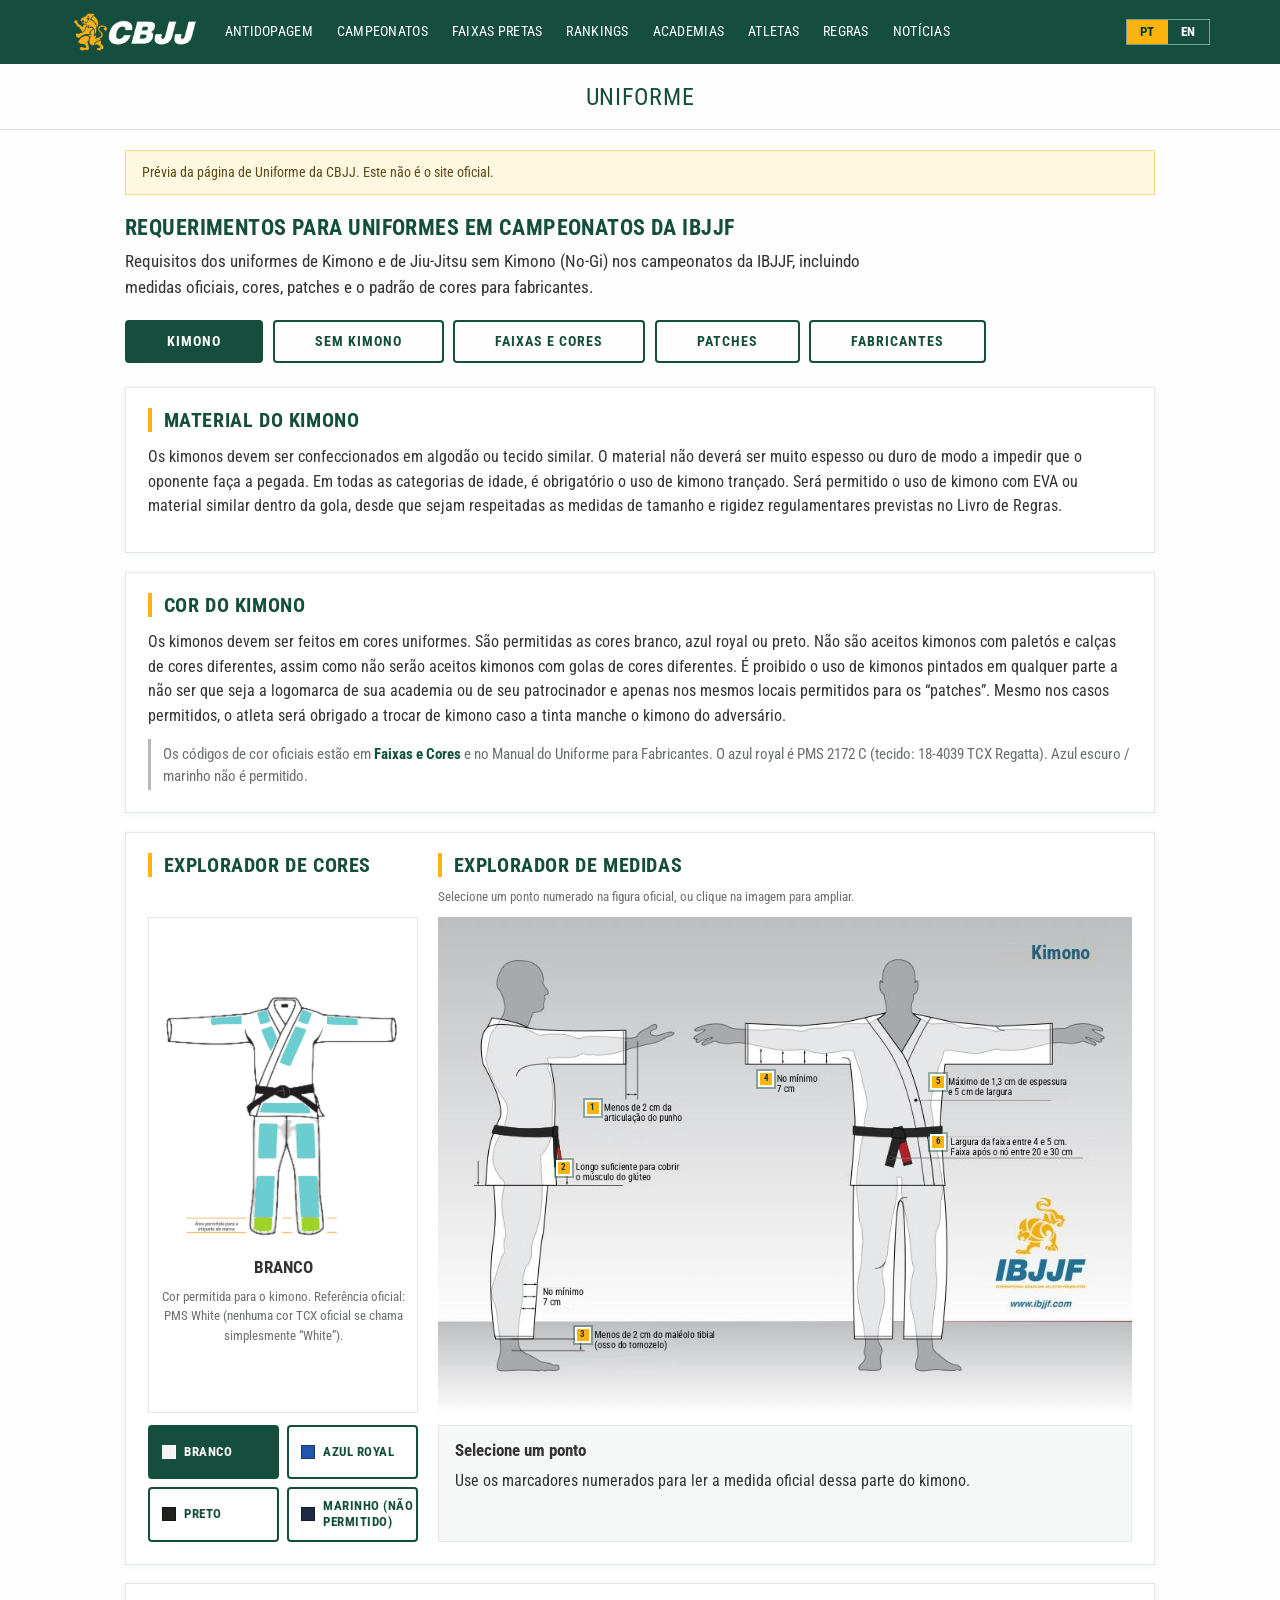
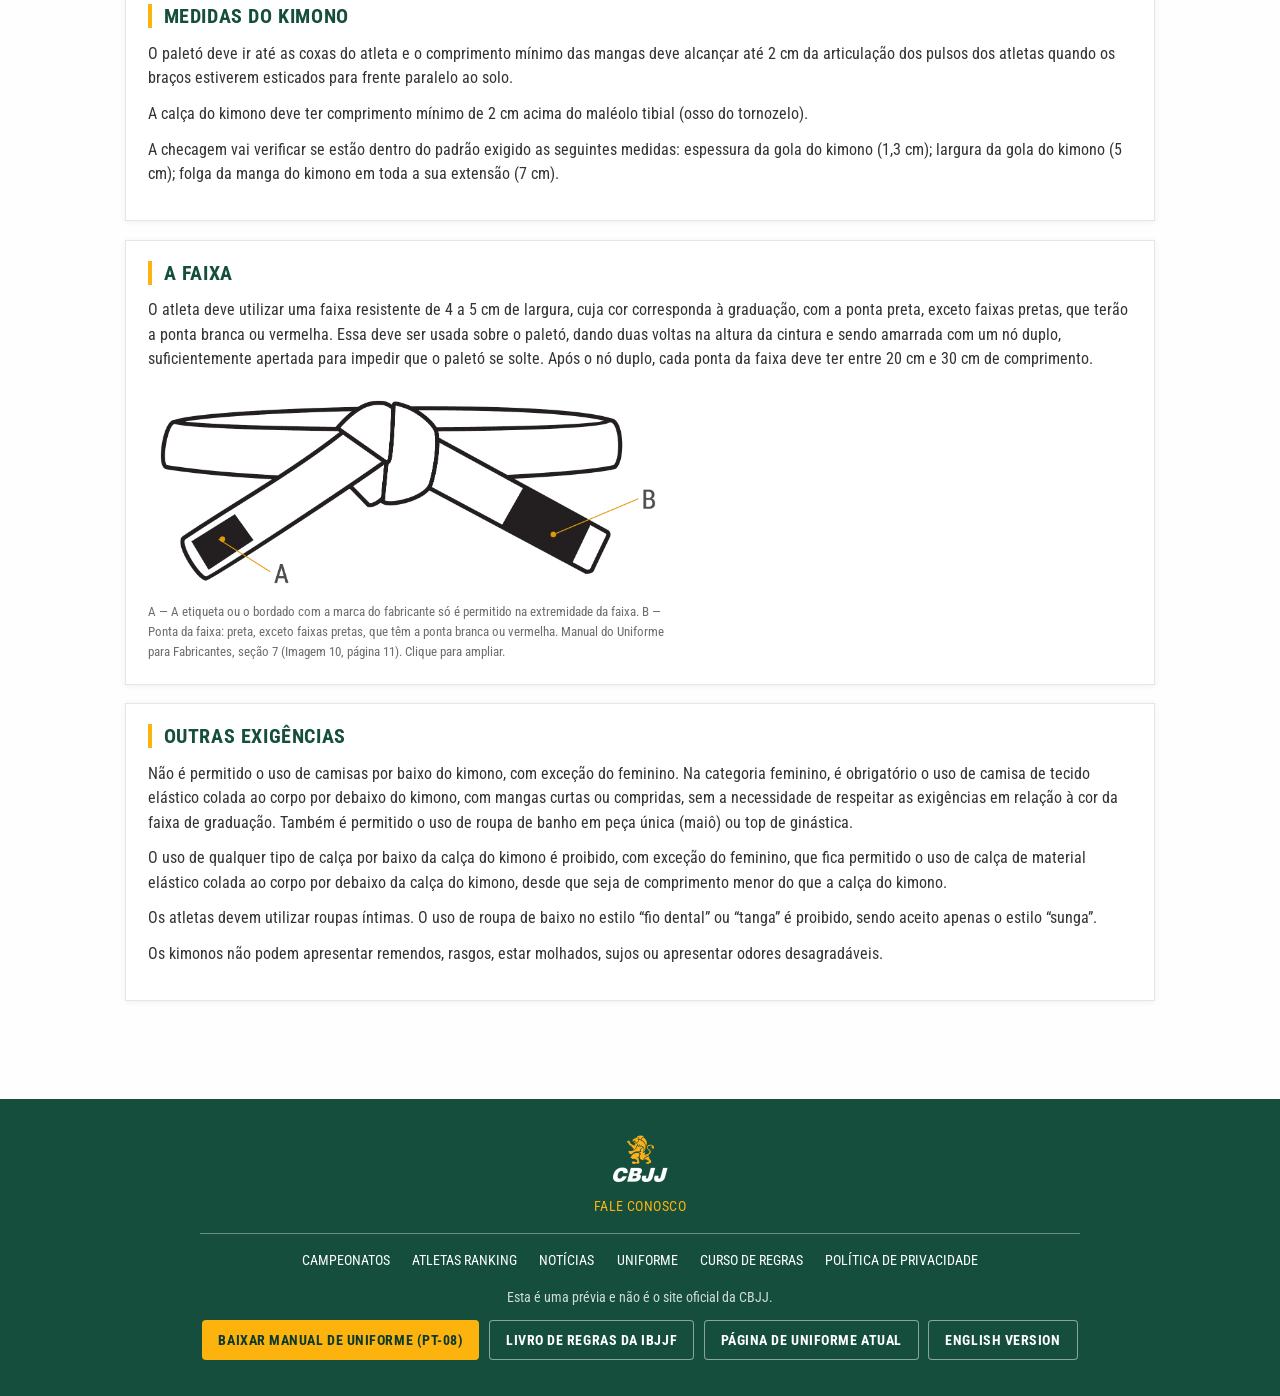
==== commit 2249b0ef: "Gi explorer: align both columns (tops/bottoms/left edges), equal-height color buttons; align No-Gi t" ====
--- a/pt/index.html
+++ b/pt/index.html
@@ -7,9 +7,9 @@
   <meta name="description" content="Requerimentos de uniforme da IBJJF para competições de Kimono e Sem Kimono (No-Gi): medidas, cores, patches e o padrão de cores para fabricantes.">
   <title>Uniforme | CBJJ</title>
   <link rel="alternate" hreflang="en" href="../">
-  <link rel="stylesheet" href="../assets/fonts/fonts.css?v=20261117-1456">
-  <link rel="stylesheet" href="../assets/css/styles.css?v=20261117-1456">
-  <link rel="stylesheet" href="assets/css/cbjj.css?v=20261117-1456">
+  <link rel="stylesheet" href="../assets/fonts/fonts.css?v=20261117-1502">
+  <link rel="stylesheet" href="../assets/css/styles.css?v=20261117-1502">
+  <link rel="stylesheet" href="assets/css/cbjj.css?v=20261117-1502">
 </head>
 <body>
   <a class="skip" href="#main">Ir para o conteúdo</a>
@@ -18,7 +18,7 @@
     <div class="header-inner">
       <button type="button" class="nav-toggle" id="nav-toggle" aria-label="Abrir menu" aria-expanded="false" aria-controls="main-nav"><span></span><span></span><span></span></button>
       <a class="logo" href="https://cbjj.com.br/" title="CBJJ">
-        <img src="assets/img/logo-cbjj-white.png?v=20261117-1456" alt="CBJJ" width="130" height="42">
+        <img src="assets/img/logo-cbjj-white.png?v=20261117-1502" alt="CBJJ" width="130" height="42">
       </a>
       <nav class="main-nav" id="main-nav" aria-label="Menu principal">
         <a href="https://www.gov.br/abcd/pt-br/" rel="noopener">Antidopagem</a>
@@ -73,7 +73,7 @@
           <h2>Explorador de cores</h2>
           <div class="gi-preview" id="gi-preview">
             <div class="gi-color-stage">
-              <img id="gi-color-img" src="assets/img/site/gi-patches-white.png?v=20261117-1456" alt="Desenho do kimono na cor branca." data-zoom="assets/img/site/gi-patches-white.png?v=20261117-1456" tabindex="0">
+              <img id="gi-color-img" src="assets/img/site/gi-patches-white.png?v=20261117-1502" alt="Desenho do kimono na cor branca." data-zoom="assets/img/site/gi-patches-white.png?v=20261117-1502" tabindex="0">
             </div>
             <p id="gi-color-label" style="font-family:var(--font-display);font-weight:700;text-transform:uppercase;margin:.7rem 0 0;">Branco</p>
             <p id="gi-color-note" class="caption">Cor permitida para o kimono. Referência oficial: PMS White (nenhuma cor TCX oficial se chama simplesmente “White”).</p>
@@ -90,7 +90,7 @@
           <h2>Explorador de medidas</h2>
           <p class="caption">Selecione um ponto numerado na figura oficial, ou clique na imagem para ampliar.</p>
           <div class="measure-map">
-            <img src="assets/img/site/gi-measurements.jpg?v=20261117-1456" alt="Figura oficial das medidas do kimono: manga, gola, faixa, comprimento do paletó e distâncias no tornozelo." data-zoom="assets/img/site/gi-measurements.jpg?v=20261117-1456" tabindex="0">
+            <img src="assets/img/site/gi-measurements.jpg?v=20261117-1502" alt="Figura oficial das medidas do kimono: manga, gola, faixa, comprimento do paletó e distâncias no tornozelo." data-zoom="assets/img/site/gi-measurements.jpg?v=20261117-1502" tabindex="0">
             <button type="button" class="hotspot" style="left:24.01%;top:38.43%;" data-measure="wrist" aria-pressed="false" title="Mangas no punho">1</button>
             <button type="button" class="hotspot" style="left:19.84%;top:50.47%;" data-measure="length" aria-pressed="false" title="Comprimento do paletó">2</button>
             <button type="button" class="hotspot" style="left:22.55%;top:84.17%;" data-measure="ankle" aria-pressed="false" title="Calça no tornozelo">3</button>
@@ -116,7 +116,7 @@
         <h2>A Faixa</h2>
         <p class="rule">O atleta deve utilizar uma faixa resistente de 4 a 5 cm de largura, cuja cor corresponda à graduação, com a ponta preta, exceto faixas pretas, que terão a ponta branca ou vermelha. Essa deve ser usada sobre o paletó, dando duas voltas na altura da cintura e sendo amarrada com um nó duplo, suficientemente apertada para impedir que o paletó se solte. Após o nó duplo, cada ponta da faixa deve ter entre 20 cm e 30 cm de comprimento.</p>
         <figure class="media-fig" style="max-width:520px;margin-top:1rem;">
-          <img src="assets/img/pdf/belt-manual.png?v=20261117-1456" alt="Diagrama do nó da faixa: etiqueta do fabricante somente na extremidade (A); ponta preta, com extremidade branca ou vermelha (B)." data-zoom="assets/img/pdf/belt-manual.png?v=20261117-1456" tabindex="0">
+          <img src="assets/img/pdf/belt-manual.png?v=20261117-1502" alt="Diagrama do nó da faixa: etiqueta do fabricante somente na extremidade (A); ponta preta, com extremidade branca ou vermelha (B)." data-zoom="assets/img/pdf/belt-manual.png?v=20261117-1502" tabindex="0">
           <figcaption class="caption">A — A etiqueta ou o bordado com a marca do fabricante só é permitido na extremidade da faixa. B — Ponta da faixa: preta, exceto faixas pretas, que têm a ponta branca ou vermelha. Manual do Uniforme para Fabricantes, seção 7 (Imagem 10, página 11). Clique para ampliar.</figcaption>
         </figure>
       </article>
@@ -157,7 +157,7 @@
         </div>
         <div class="belt-result">
           <figure class="media-fig">
-            <img id="belt-photo" class="belt-photo" src="assets/img/nogi/pt_blue.jpg?v=20261117-1456" alt="Exemplo de cores da rash guard No-Gi para a faixa azul" data-zoom="assets/img/nogi/pt_blue.jpg?v=20261117-1456" tabindex="0">
+            <img id="belt-photo" class="belt-photo" src="assets/img/nogi/pt_blue.jpg?v=20261117-1502" alt="Exemplo de cores da rash guard No-Gi para a faixa azul" data-zoom="assets/img/nogi/pt_blue.jpg?v=20261117-1502" tabindex="0">
             <figcaption class="caption">Fotos de exemplo. Clique para ampliar. Os códigos de cor oficiais estão em Faixas e Cores.</figcaption>
           </figure>
           <div>
@@ -174,7 +174,7 @@
         <p class="cite">Art. 8.1.16.</p>
         <div class="shorts-row" style="margin-top:1rem;">
           <figure class="media-fig">
-            <img src="assets/img/site/no-gi-garment.jpg?v=20261117-1456" alt="Figura oficial do uniforme sem kimono, de lado e de costas, com as medidas do comprimento da bermuda: não pode passar do joelho; no máximo 15 cm acima do meio do joelho; infantil: no mínimo a metade da coxa." data-zoom="assets/img/site/no-gi-garment.jpg?v=20261117-1456" tabindex="0">
+            <img src="assets/img/site/no-gi-garment.jpg?v=20261117-1502" alt="Figura oficial do uniforme sem kimono, de lado e de costas, com as medidas do comprimento da bermuda: não pode passar do joelho; no máximo 15 cm acima do meio do joelho; infantil: no mínimo a metade da coxa." data-zoom="assets/img/site/no-gi-garment.jpg?v=20261117-1502" tabindex="0">
             <figcaption class="caption">Figura oficial da IBJJF para Sem Kimono. Clique para ampliar.</figcaption>
           </figure>
           <div>
@@ -276,7 +276,7 @@
         <p class="rule">O patch deve estar a 15 cm de distância da barra da calça.</p>
         <p class="rule">É proibido o uso de kimonos pintados em qualquer parte a não ser que seja a logomarca de sua academia ou de seu patrocinador e apenas nos mesmos locais permitidos para os “patches”. Mesmo nos casos permitidos, o atleta será obrigado a trocar de kimono caso a tinta manche o kimono do adversário.</p>
         <figure class="media-fig" style="margin:1rem auto 0;max-width:820px;text-align:center;">
-          <img src="assets/img/pdf/patches-manual.png?v=20261117-1456" alt="Desenho técnico do fabricante com as áreas autorizadas para patches, incluindo a área permitida para a etiqueta da marca na barra da calça e a distância de 15 cm da barra da calça." data-zoom="assets/img/pdf/patches-manual.png?v=20261117-1456" tabindex="0">
+          <img src="assets/img/pdf/patches-manual.png?v=20261117-1502" alt="Desenho técnico do fabricante com as áreas autorizadas para patches, incluindo a área permitida para a etiqueta da marca na barra da calça e a distância de 15 cm da barra da calça." data-zoom="assets/img/pdf/patches-manual.png?v=20261117-1502" tabindex="0">
           <figcaption class="caption">Desenho do Manual do Uniforme para Fabricantes, com a área da etiqueta da marca e a distância de 15 cm da barra da calça. Clique para ampliar.</figcaption>
         </figure>
       </article>
@@ -293,27 +293,27 @@
 
       <div class="grid-2">
         <figure class="card media-fig">
-          <img src="assets/img/pdf/gi-measures-manual.png?v=20261117-1456" alt="Figuras de medidas do kimono do manual para fabricantes, de lado e de frente." data-zoom="assets/img/pdf/gi-measures-manual.png?v=20261117-1456" tabindex="0">
+          <img src="assets/img/pdf/gi-measures-manual.png?v=20261117-1502" alt="Figuras de medidas do kimono do manual para fabricantes, de lado e de frente." data-zoom="assets/img/pdf/gi-measures-manual.png?v=20261117-1502" tabindex="0">
           <figcaption class="caption">Figuras de medidas do manual para fabricantes. Clique para ampliar.</figcaption>
         </figure>
         <figure class="card media-fig">
-          <img src="assets/img/pdf/reinforcement.png?v=20261117-1456" alt="Diagrama de construção dos reforços do kimono, do manual para fabricantes." data-zoom="assets/img/pdf/reinforcement.png?v=20261117-1456" tabindex="0">
+          <img src="assets/img/pdf/reinforcement.png?v=20261117-1502" alt="Diagrama de construção dos reforços do kimono, do manual para fabricantes." data-zoom="assets/img/pdf/reinforcement.png?v=20261117-1502" tabindex="0">
           <figcaption class="caption">Reforço. Clique para ampliar.</figcaption>
         </figure>
         <figure class="card media-fig">
-          <img src="assets/img/pdf/pants-construction.png?v=20261117-1456" alt="Diagrama de construção da calça do kimono, do manual para fabricantes." data-zoom="assets/img/pdf/pants-construction.png?v=20261117-1456" tabindex="0">
+          <img src="assets/img/pdf/pants-construction.png?v=20261117-1502" alt="Diagrama de construção da calça do kimono, do manual para fabricantes." data-zoom="assets/img/pdf/pants-construction.png?v=20261117-1502" tabindex="0">
           <figcaption class="caption">Construção da calça. Clique para ampliar.</figcaption>
         </figure>
         <figure class="card media-fig">
-          <img src="assets/img/pdf/label-jacket.png?v=20261117-1456" alt="Posição exigida das etiquetas do paletó, do manual para fabricantes." data-zoom="assets/img/pdf/label-jacket.png?v=20261117-1456" tabindex="0">
+          <img src="assets/img/pdf/label-jacket.png?v=20261117-1502" alt="Posição exigida das etiquetas do paletó, do manual para fabricantes." data-zoom="assets/img/pdf/label-jacket.png?v=20261117-1502" tabindex="0">
           <figcaption class="caption">Etiqueta do paletó. Clique para ampliar.</figcaption>
         </figure>
         <figure class="card media-fig">
-          <img src="assets/img/pdf/label-pants.png?v=20261117-1456" alt="Posição exigida das etiquetas da calça, do manual para fabricantes." data-zoom="assets/img/pdf/label-pants.png?v=20261117-1456" tabindex="0">
+          <img src="assets/img/pdf/label-pants.png?v=20261117-1502" alt="Posição exigida das etiquetas da calça, do manual para fabricantes." data-zoom="assets/img/pdf/label-pants.png?v=20261117-1502" tabindex="0">
           <figcaption class="caption">Etiqueta da calça. Clique para ampliar.</figcaption>
         </figure>
         <figure class="card media-fig">
-          <img src="assets/img/pdf/belt-manual.png?v=20261117-1456" alt="Diagrama da faixa (Imagem 10): A é a etiqueta do fabricante na extremidade; B é a ponta da faixa." data-zoom="assets/img/pdf/belt-manual.png?v=20261117-1456" tabindex="0">
+          <img src="assets/img/pdf/belt-manual.png?v=20261117-1502" alt="Diagrama da faixa (Imagem 10): A é a etiqueta do fabricante na extremidade; B é a ponta da faixa." data-zoom="assets/img/pdf/belt-manual.png?v=20261117-1502" tabindex="0">
           <figcaption class="caption">A — A etiqueta ou o bordado com a marca do fabricante só é permitido na extremidade da faixa. B — Ponta da faixa: preta, exceto faixas pretas, que têm a ponta branca ou vermelha. Manual do Uniforme para Fabricantes, seção 7 (Imagem 10, página 11). Clique para ampliar.</figcaption>
         </figure>
       </div>
@@ -322,7 +322,7 @@
 
   <footer class="site-footer">
     <div class="inner">
-      <img class="footer-logo" src="assets/img/logo-cbjj-footer.png?v=20261117-1456" alt="CBJJ" width="65" height="55">
+      <img class="footer-logo" src="assets/img/logo-cbjj-footer.png?v=20261117-1502" alt="CBJJ" width="65" height="55">
       <p class="contact-us"><a href="https://help.cbjj.com.br/" rel="noopener">FALE CONOSCO</a></p>
       <hr>
       <nav class="footer-links" aria-label="Links do rodapé">
@@ -335,7 +335,7 @@
       </nav>
       <p class="preview-note">Esta é uma prévia e não é o site oficial da CBJJ.</p>
       <div class="downloads">
-        <a class="btn btn-gold" href="assets/pdf/IBJJF-manual-uniforme-PT-08-final.pdf?v=20261117-1456">Baixar Manual de Uniforme (PT-08)</a>
+        <a class="btn btn-gold" href="assets/pdf/IBJJF-manual-uniforme-PT-08-final.pdf?v=20261117-1502">Baixar Manual de Uniforme (PT-08)</a>
         <a class="btn btn-ghost" href="https://cbjj.com.br/books-videos">Livro de Regras da IBJJF</a>
         <a class="btn btn-ghost" href="https://cbjj.com.br/uniform">Página de Uniforme atual</a>
         <a class="btn btn-ghost" id="lang-en-foot" href="../" hreflang="en">English version</a>
@@ -348,6 +348,6 @@
     <img id="lightbox-img" alt="">
   </div>
 
-  <script src="assets/js/app.js?v=20261117-1456"></script>
+  <script src="assets/js/app.js?v=20261117-1502"></script>
 </body>
 </html>
--- a/assets/fonts/fonts.css
+++ b/assets/fonts/fonts.css
@@ -5,7 +5,7 @@
   font-weight: 400;
   font-stretch: 100%;
   font-display: swap;
-  src: url(OpenSans-latin-ext.woff2?v=20261117-1456) format('woff2');
+  src: url(OpenSans-latin-ext.woff2?v=20261117-1502) format('woff2');
   unicode-range: U+0100-02BA, U+02BD-02C5, U+02C7-02CC, U+02CE-02D7, U+02DD-02FF, U+0304, U+0308, U+0329, U+1D00-1DBF, U+1E00-1E9F, U+1EF2-1EFF, U+2020, U+20A0-20AB, U+20AD-20C4, U+2113, U+2C60-2C7F, U+A720-A7FF;
 }
 /* latin */
@@ -15,7 +15,7 @@
   font-weight: 400;
   font-stretch: 100%;
   font-display: swap;
-  src: url(OpenSans-latin.woff2?v=20261117-1456) format('woff2');
+  src: url(OpenSans-latin.woff2?v=20261117-1502) format('woff2');
   unicode-range: U+0000-00FF, U+0131, U+0152-0153, U+02BB-02BC, U+02C6, U+02DA, U+02DC, U+0304, U+0308, U+0329, U+2000-206F, U+20AC, U+2122, U+2191, U+2193, U+2212, U+2215, U+FEFF, U+FFFD;
 }
 /* latin-ext */
@@ -25,7 +25,7 @@
   font-weight: 600;
   font-stretch: 100%;
   font-display: swap;
-  src: url(OpenSans-latin-ext.woff2?v=20261117-1456) format('woff2');
+  src: url(OpenSans-latin-ext.woff2?v=20261117-1502) format('woff2');
   unicode-range: U+0100-02BA, U+02BD-02C5, U+02C7-02CC, U+02CE-02D7, U+02DD-02FF, U+0304, U+0308, U+0329, U+1D00-1DBF, U+1E00-1E9F, U+1EF2-1EFF, U+2020, U+20A0-20AB, U+20AD-20C4, U+2113, U+2C60-2C7F, U+A720-A7FF;
 }
 /* latin */
@@ -35,7 +35,7 @@
   font-weight: 600;
   font-stretch: 100%;
   font-display: swap;
-  src: url(OpenSans-latin.woff2?v=20261117-1456) format('woff2');
+  src: url(OpenSans-latin.woff2?v=20261117-1502) format('woff2');
   unicode-range: U+0000-00FF, U+0131, U+0152-0153, U+02BB-02BC, U+02C6, U+02DA, U+02DC, U+0304, U+0308, U+0329, U+2000-206F, U+20AC, U+2122, U+2191, U+2193, U+2212, U+2215, U+FEFF, U+FFFD;
 }
 /* latin-ext */
@@ -45,7 +45,7 @@
   font-weight: 700;
   font-stretch: 100%;
   font-display: swap;
-  src: url(OpenSans-latin-ext.woff2?v=20261117-1456) format('woff2');
+  src: url(OpenSans-latin-ext.woff2?v=20261117-1502) format('woff2');
   unicode-range: U+0100-02BA, U+02BD-02C5, U+02C7-02CC, U+02CE-02D7, U+02DD-02FF, U+0304, U+0308, U+0329, U+1D00-1DBF, U+1E00-1E9F, U+1EF2-1EFF, U+2020, U+20A0-20AB, U+20AD-20C4, U+2113, U+2C60-2C7F, U+A720-A7FF;
 }
 /* latin */
@@ -55,7 +55,7 @@
   font-weight: 700;
   font-stretch: 100%;
   font-display: swap;
-  src: url(OpenSans-latin.woff2?v=20261117-1456) format('woff2');
+  src: url(OpenSans-latin.woff2?v=20261117-1502) format('woff2');
   unicode-range: U+0000-00FF, U+0131, U+0152-0153, U+02BB-02BC, U+02C6, U+02DA, U+02DC, U+0304, U+0308, U+0329, U+2000-206F, U+20AC, U+2122, U+2191, U+2193, U+2212, U+2215, U+FEFF, U+FFFD;
 }
 /* latin-ext */
@@ -64,7 +64,7 @@
   font-style: normal;
   font-weight: 400;
   font-display: swap;
-  src: url(RobotoCondensed-latin-ext.woff2?v=20261117-1456) format('woff2');
+  src: url(RobotoCondensed-latin-ext.woff2?v=20261117-1502) format('woff2');
   unicode-range: U+0100-02BA, U+02BD-02C5, U+02C7-02CC, U+02CE-02D7, U+02DD-02FF, U+0304, U+0308, U+0329, U+1D00-1DBF, U+1E00-1E9F, U+1EF2-1EFF, U+2020, U+20A0-20AB, U+20AD-20C4, U+2113, U+2C60-2C7F, U+A720-A7FF;
 }
 /* latin */
@@ -73,7 +73,7 @@
   font-style: normal;
   font-weight: 400;
   font-display: swap;
-  src: url(RobotoCondensed-latin.woff2?v=20261117-1456) format('woff2');
+  src: url(RobotoCondensed-latin.woff2?v=20261117-1502) format('woff2');
   unicode-range: U+0000-00FF, U+0131, U+0152-0153, U+02BB-02BC, U+02C6, U+02DA, U+02DC, U+0304, U+0308, U+0329, U+2000-206F, U+20AC, U+2122, U+2191, U+2193, U+2212, U+2215, U+FEFF, U+FFFD;
 }
 /* latin-ext */
@@ -82,7 +82,7 @@
   font-style: normal;
   font-weight: 700;
   font-display: swap;
-  src: url(RobotoCondensed-latin-ext.woff2?v=20261117-1456) format('woff2');
+  src: url(RobotoCondensed-latin-ext.woff2?v=20261117-1502) format('woff2');
   unicode-range: U+0100-02BA, U+02BD-02C5, U+02C7-02CC, U+02CE-02D7, U+02DD-02FF, U+0304, U+0308, U+0329, U+1D00-1DBF, U+1E00-1E9F, U+1EF2-1EFF, U+2020, U+20A0-20AB, U+20AD-20C4, U+2113, U+2C60-2C7F, U+A720-A7FF;
 }
 /* latin */
@@ -91,7 +91,7 @@
   font-style: normal;
   font-weight: 700;
   font-display: swap;
-  src: url(RobotoCondensed-latin.woff2?v=20261117-1456) format('woff2');
+  src: url(RobotoCondensed-latin.woff2?v=20261117-1502) format('woff2');
   unicode-range: U+0000-00FF, U+0131, U+0152-0153, U+02BB-02BC, U+02C6, U+02DA, U+02DC, U+0304, U+0308, U+0329, U+2000-206F, U+20AC, U+2122, U+2191, U+2193, U+2212, U+2215, U+FEFF, U+FFFD;
 }
 /* latin-ext */
@@ -100,7 +100,7 @@
   font-style: normal;
   font-weight: 800;
   font-display: swap;
-  src: url(RobotoCondensed-latin-ext.woff2?v=20261117-1456) format('woff2');
+  src: url(RobotoCondensed-latin-ext.woff2?v=20261117-1502) format('woff2');
   unicode-range: U+0100-02BA, U+02BD-02C5, U+02C7-02CC, U+02CE-02D7, U+02DD-02FF, U+0304, U+0308, U+0329, U+1D00-1DBF, U+1E00-1E9F, U+1EF2-1EFF, U+2020, U+20A0-20AB, U+20AD-20C4, U+2113, U+2C60-2C7F, U+A720-A7FF;
 }
 /* latin */
@@ -109,6 +109,6 @@
   font-style: normal;
   font-weight: 800;
   font-display: swap;
-  src: url(RobotoCondensed-latin.woff2?v=20261117-1456) format('woff2');
+  src: url(RobotoCondensed-latin.woff2?v=20261117-1502) format('woff2');
   unicode-range: U+0000-00FF, U+0131, U+0152-0153, U+02BB-02BC, U+02C6, U+02DA, U+02DC, U+0304, U+0308, U+0329, U+2000-206F, U+20AC, U+2122, U+2191, U+2193, U+2212, U+2215, U+FEFF, U+FFFD;
 }
--- a/assets/css/styles.css
+++ b/assets/css/styles.css
@@ -409,3 +409,36 @@
   .swatch-card .code { font-size: .78rem; }
   .swatch-card.denied .chip-block::after { font-size: .7rem; letter-spacing: .06em; }
 }
+
+/* Gi explorer: shared grid so both columns line up
+   (row 1 headings, row 2 subtitle, row 3 preview box = measurement image, row 4 color buttons = detail box) */
+.gi-explorer {
+  grid-template-columns: 270px minmax(0, 1fr);
+  grid-template-rows: auto auto auto auto;
+  column-gap: 1.25rem; row-gap: 0; align-items: stretch;
+}
+.gi-explorer > .color-explorer, .gi-explorer > .measure-explorer { display: contents; }
+.gi-explorer h2 { margin: 0 0 .65rem; }
+.color-explorer > h2 { grid-area: 1 / 1; }
+.measure-explorer > h2 { grid-area: 1 / 2; }
+.measure-explorer > .caption { grid-area: 2 / 2; margin: 0 0 .65rem; }
+.color-explorer > .gi-preview {
+  grid-area: 3 / 1; display: flex; flex-direction: column; justify-content: center;
+}
+.color-explorer > .gi-preview svg, .color-explorer > .gi-preview .gi-color-stage { flex: 0 0 auto; }
+.measure-explorer > .measure-map { grid-area: 3 / 2; align-self: start; }
+.gi-explorer .color-buttons {
+  grid-area: 4 / 1; margin: .7rem 0 0; grid-auto-rows: 1fr; align-content: stretch;
+}
+.measure-explorer > .measure-detail { grid-area: 4 / 2; margin-top: .7rem; }
+.gi-explorer .color-buttons .belt-btn { align-items: center; height: 100%; }
+@media (max-width: 768px) {
+  .gi-explorer { grid-template-columns: minmax(0, 1fr); grid-template-rows: none; }
+  .gi-explorer h2, .gi-explorer .caption, .gi-explorer .gi-preview, .gi-explorer .color-buttons,
+  .gi-explorer .measure-map, .gi-explorer .measure-detail { grid-area: auto; }
+  .gi-explorer .measure-explorer > h2 { margin-top: 1.25rem; }
+  .measure-explorer > .measure-map { align-self: auto; }
+}
+
+/* No-Gi belt result and shorts rows: text column starts at the same top edge as the picture */
+.belt-result > div > h3:first-child, .shorts-row > div > h3:first-child { margin-top: 0; }
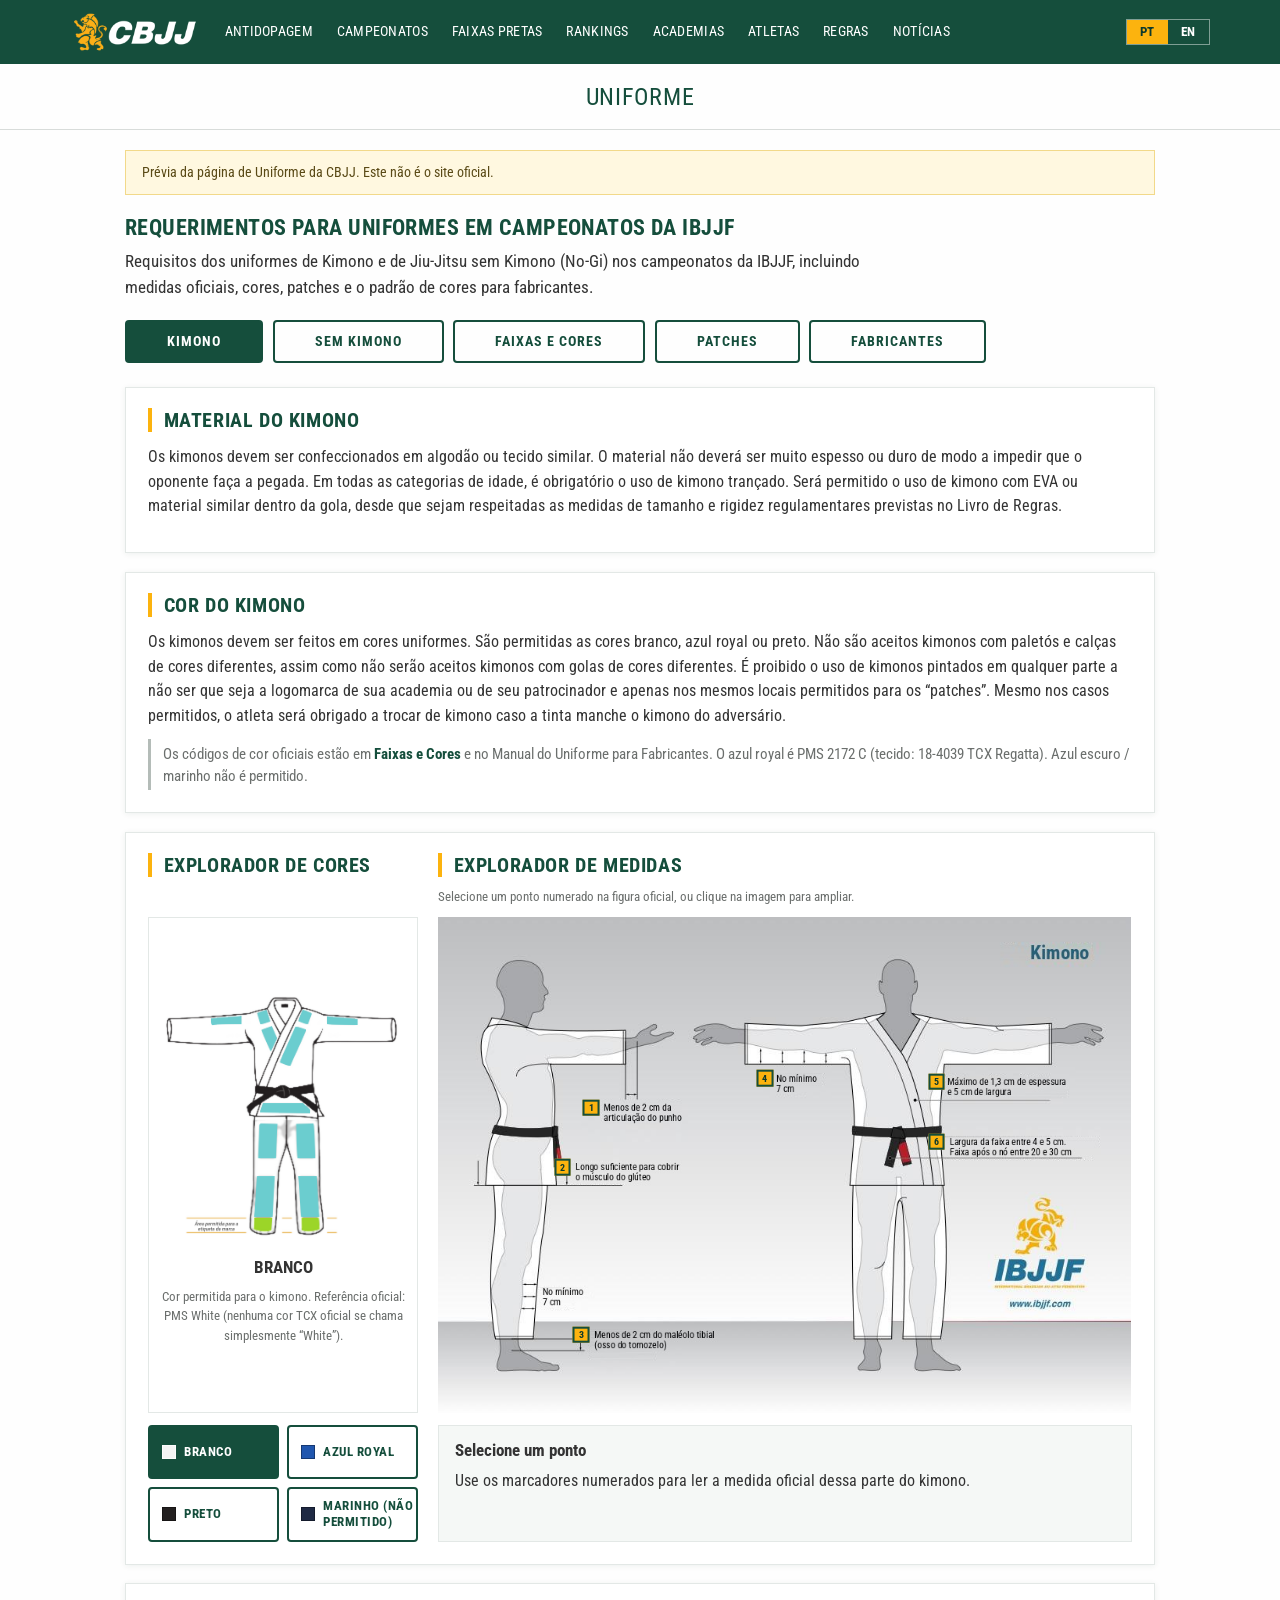
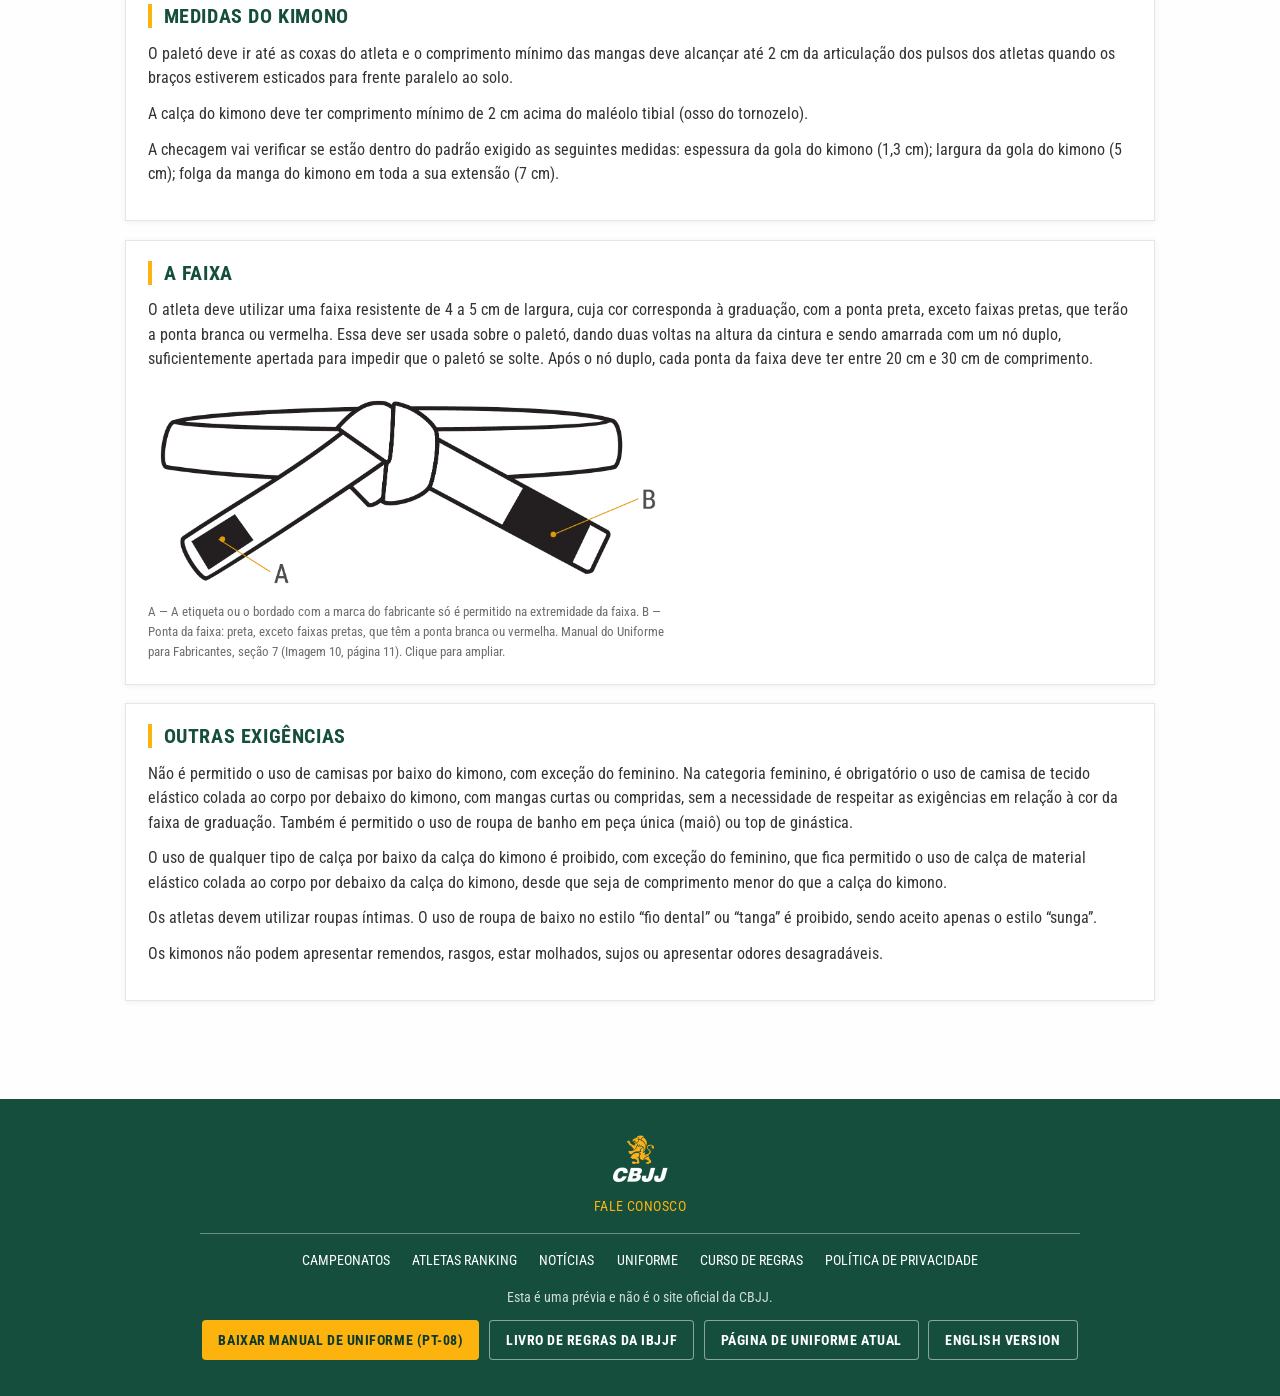
==== commit ec5f5c77: "Measurement markers: uniform bordered squares placed left of each label" ====
--- a/pt/index.html
+++ b/pt/index.html
@@ -7,9 +7,9 @@
   <meta name="description" content="Requerimentos de uniforme da IBJJF para competições de Kimono e Sem Kimono (No-Gi): medidas, cores, patches e o padrão de cores para fabricantes.">
   <title>Uniforme | CBJJ</title>
   <link rel="alternate" hreflang="en" href="../">
-  <link rel="stylesheet" href="../assets/fonts/fonts.css?v=20261117-1502">
-  <link rel="stylesheet" href="../assets/css/styles.css?v=20261117-1502">
-  <link rel="stylesheet" href="assets/css/cbjj.css?v=20261117-1502">
+  <link rel="stylesheet" href="../assets/fonts/fonts.css?v=20261117-1508">
+  <link rel="stylesheet" href="../assets/css/styles.css?v=20261117-1508">
+  <link rel="stylesheet" href="assets/css/cbjj.css?v=20261117-1508">
 </head>
 <body>
   <a class="skip" href="#main">Ir para o conteúdo</a>
@@ -18,7 +18,7 @@
     <div class="header-inner">
       <button type="button" class="nav-toggle" id="nav-toggle" aria-label="Abrir menu" aria-expanded="false" aria-controls="main-nav"><span></span><span></span><span></span></button>
       <a class="logo" href="https://cbjj.com.br/" title="CBJJ">
-        <img src="assets/img/logo-cbjj-white.png?v=20261117-1502" alt="CBJJ" width="130" height="42">
+        <img src="assets/img/logo-cbjj-white.png?v=20261117-1508" alt="CBJJ" width="130" height="42">
       </a>
       <nav class="main-nav" id="main-nav" aria-label="Menu principal">
         <a href="https://www.gov.br/abcd/pt-br/" rel="noopener">Antidopagem</a>
@@ -73,7 +73,7 @@
           <h2>Explorador de cores</h2>
           <div class="gi-preview" id="gi-preview">
             <div class="gi-color-stage">
-              <img id="gi-color-img" src="assets/img/site/gi-patches-white.png?v=20261117-1502" alt="Desenho do kimono na cor branca." data-zoom="assets/img/site/gi-patches-white.png?v=20261117-1502" tabindex="0">
+              <img id="gi-color-img" src="assets/img/site/gi-patches-white.png?v=20261117-1508" alt="Desenho do kimono na cor branca." data-zoom="assets/img/site/gi-patches-white.png?v=20261117-1508" tabindex="0">
             </div>
             <p id="gi-color-label" style="font-family:var(--font-display);font-weight:700;text-transform:uppercase;margin:.7rem 0 0;">Branco</p>
             <p id="gi-color-note" class="caption">Cor permitida para o kimono. Referência oficial: PMS White (nenhuma cor TCX oficial se chama simplesmente “White”).</p>
@@ -90,7 +90,7 @@
           <h2>Explorador de medidas</h2>
           <p class="caption">Selecione um ponto numerado na figura oficial, ou clique na imagem para ampliar.</p>
           <div class="measure-map">
-            <img src="assets/img/site/gi-measurements.jpg?v=20261117-1502" alt="Figura oficial das medidas do kimono: manga, gola, faixa, comprimento do paletó e distâncias no tornozelo." data-zoom="assets/img/site/gi-measurements.jpg?v=20261117-1502" tabindex="0">
+            <img src="assets/img/site/gi-measurements.jpg?v=20261117-1508" alt="Figura oficial das medidas do kimono: manga, gola, faixa, comprimento do paletó e distâncias no tornozelo." data-zoom="assets/img/site/gi-measurements.jpg?v=20261117-1508" tabindex="0">
             <button type="button" class="hotspot" style="left:24.01%;top:38.43%;" data-measure="wrist" aria-pressed="false" title="Mangas no punho">1</button>
             <button type="button" class="hotspot" style="left:19.84%;top:50.47%;" data-measure="length" aria-pressed="false" title="Comprimento do paletó">2</button>
             <button type="button" class="hotspot" style="left:22.55%;top:84.17%;" data-measure="ankle" aria-pressed="false" title="Calça no tornozelo">3</button>
@@ -116,7 +116,7 @@
         <h2>A Faixa</h2>
         <p class="rule">O atleta deve utilizar uma faixa resistente de 4 a 5 cm de largura, cuja cor corresponda à graduação, com a ponta preta, exceto faixas pretas, que terão a ponta branca ou vermelha. Essa deve ser usada sobre o paletó, dando duas voltas na altura da cintura e sendo amarrada com um nó duplo, suficientemente apertada para impedir que o paletó se solte. Após o nó duplo, cada ponta da faixa deve ter entre 20 cm e 30 cm de comprimento.</p>
         <figure class="media-fig" style="max-width:520px;margin-top:1rem;">
-          <img src="assets/img/pdf/belt-manual.png?v=20261117-1502" alt="Diagrama do nó da faixa: etiqueta do fabricante somente na extremidade (A); ponta preta, com extremidade branca ou vermelha (B)." data-zoom="assets/img/pdf/belt-manual.png?v=20261117-1502" tabindex="0">
+          <img src="assets/img/pdf/belt-manual.png?v=20261117-1508" alt="Diagrama do nó da faixa: etiqueta do fabricante somente na extremidade (A); ponta preta, com extremidade branca ou vermelha (B)." data-zoom="assets/img/pdf/belt-manual.png?v=20261117-1508" tabindex="0">
           <figcaption class="caption">A — A etiqueta ou o bordado com a marca do fabricante só é permitido na extremidade da faixa. B — Ponta da faixa: preta, exceto faixas pretas, que têm a ponta branca ou vermelha. Manual do Uniforme para Fabricantes, seção 7 (Imagem 10, página 11). Clique para ampliar.</figcaption>
         </figure>
       </article>
@@ -157,7 +157,7 @@
         </div>
         <div class="belt-result">
           <figure class="media-fig">
-            <img id="belt-photo" class="belt-photo" src="assets/img/nogi/pt_blue.jpg?v=20261117-1502" alt="Exemplo de cores da rash guard No-Gi para a faixa azul" data-zoom="assets/img/nogi/pt_blue.jpg?v=20261117-1502" tabindex="0">
+            <img id="belt-photo" class="belt-photo" src="assets/img/nogi/pt_blue.jpg?v=20261117-1508" alt="Exemplo de cores da rash guard No-Gi para a faixa azul" data-zoom="assets/img/nogi/pt_blue.jpg?v=20261117-1508" tabindex="0">
             <figcaption class="caption">Fotos de exemplo. Clique para ampliar. Os códigos de cor oficiais estão em Faixas e Cores.</figcaption>
           </figure>
           <div>
@@ -174,7 +174,7 @@
         <p class="cite">Art. 8.1.16.</p>
         <div class="shorts-row" style="margin-top:1rem;">
           <figure class="media-fig">
-            <img src="assets/img/site/no-gi-garment.jpg?v=20261117-1502" alt="Figura oficial do uniforme sem kimono, de lado e de costas, com as medidas do comprimento da bermuda: não pode passar do joelho; no máximo 15 cm acima do meio do joelho; infantil: no mínimo a metade da coxa." data-zoom="assets/img/site/no-gi-garment.jpg?v=20261117-1502" tabindex="0">
+            <img src="assets/img/site/no-gi-garment.jpg?v=20261117-1508" alt="Figura oficial do uniforme sem kimono, de lado e de costas, com as medidas do comprimento da bermuda: não pode passar do joelho; no máximo 15 cm acima do meio do joelho; infantil: no mínimo a metade da coxa." data-zoom="assets/img/site/no-gi-garment.jpg?v=20261117-1508" tabindex="0">
             <figcaption class="caption">Figura oficial da IBJJF para Sem Kimono. Clique para ampliar.</figcaption>
           </figure>
           <div>
@@ -276,7 +276,7 @@
         <p class="rule">O patch deve estar a 15 cm de distância da barra da calça.</p>
         <p class="rule">É proibido o uso de kimonos pintados em qualquer parte a não ser que seja a logomarca de sua academia ou de seu patrocinador e apenas nos mesmos locais permitidos para os “patches”. Mesmo nos casos permitidos, o atleta será obrigado a trocar de kimono caso a tinta manche o kimono do adversário.</p>
         <figure class="media-fig" style="margin:1rem auto 0;max-width:820px;text-align:center;">
-          <img src="assets/img/pdf/patches-manual.png?v=20261117-1502" alt="Desenho técnico do fabricante com as áreas autorizadas para patches, incluindo a área permitida para a etiqueta da marca na barra da calça e a distância de 15 cm da barra da calça." data-zoom="assets/img/pdf/patches-manual.png?v=20261117-1502" tabindex="0">
+          <img src="assets/img/pdf/patches-manual.png?v=20261117-1508" alt="Desenho técnico do fabricante com as áreas autorizadas para patches, incluindo a área permitida para a etiqueta da marca na barra da calça e a distância de 15 cm da barra da calça." data-zoom="assets/img/pdf/patches-manual.png?v=20261117-1508" tabindex="0">
           <figcaption class="caption">Desenho do Manual do Uniforme para Fabricantes, com a área da etiqueta da marca e a distância de 15 cm da barra da calça. Clique para ampliar.</figcaption>
         </figure>
       </article>
@@ -293,27 +293,27 @@
 
       <div class="grid-2">
         <figure class="card media-fig">
-          <img src="assets/img/pdf/gi-measures-manual.png?v=20261117-1502" alt="Figuras de medidas do kimono do manual para fabricantes, de lado e de frente." data-zoom="assets/img/pdf/gi-measures-manual.png?v=20261117-1502" tabindex="0">
+          <img src="assets/img/pdf/gi-measures-manual.png?v=20261117-1508" alt="Figuras de medidas do kimono do manual para fabricantes, de lado e de frente." data-zoom="assets/img/pdf/gi-measures-manual.png?v=20261117-1508" tabindex="0">
           <figcaption class="caption">Figuras de medidas do manual para fabricantes. Clique para ampliar.</figcaption>
         </figure>
         <figure class="card media-fig">
-          <img src="assets/img/pdf/reinforcement.png?v=20261117-1502" alt="Diagrama de construção dos reforços do kimono, do manual para fabricantes." data-zoom="assets/img/pdf/reinforcement.png?v=20261117-1502" tabindex="0">
+          <img src="assets/img/pdf/reinforcement.png?v=20261117-1508" alt="Diagrama de construção dos reforços do kimono, do manual para fabricantes." data-zoom="assets/img/pdf/reinforcement.png?v=20261117-1508" tabindex="0">
           <figcaption class="caption">Reforço. Clique para ampliar.</figcaption>
         </figure>
         <figure class="card media-fig">
-          <img src="assets/img/pdf/pants-construction.png?v=20261117-1502" alt="Diagrama de construção da calça do kimono, do manual para fabricantes." data-zoom="assets/img/pdf/pants-construction.png?v=20261117-1502" tabindex="0">
+          <img src="assets/img/pdf/pants-construction.png?v=20261117-1508" alt="Diagrama de construção da calça do kimono, do manual para fabricantes." data-zoom="assets/img/pdf/pants-construction.png?v=20261117-1508" tabindex="0">
           <figcaption class="caption">Construção da calça. Clique para ampliar.</figcaption>
         </figure>
         <figure class="card media-fig">
-          <img src="assets/img/pdf/label-jacket.png?v=20261117-1502" alt="Posição exigida das etiquetas do paletó, do manual para fabricantes." data-zoom="assets/img/pdf/label-jacket.png?v=20261117-1502" tabindex="0">
+          <img src="assets/img/pdf/label-jacket.png?v=20261117-1508" alt="Posição exigida das etiquetas do paletó, do manual para fabricantes." data-zoom="assets/img/pdf/label-jacket.png?v=20261117-1508" tabindex="0">
           <figcaption class="caption">Etiqueta do paletó. Clique para ampliar.</figcaption>
         </figure>
         <figure class="card media-fig">
-          <img src="assets/img/pdf/label-pants.png?v=20261117-1502" alt="Posição exigida das etiquetas da calça, do manual para fabricantes." data-zoom="assets/img/pdf/label-pants.png?v=20261117-1502" tabindex="0">
+          <img src="assets/img/pdf/label-pants.png?v=20261117-1508" alt="Posição exigida das etiquetas da calça, do manual para fabricantes." data-zoom="assets/img/pdf/label-pants.png?v=20261117-1508" tabindex="0">
           <figcaption class="caption">Etiqueta da calça. Clique para ampliar.</figcaption>
         </figure>
         <figure class="card media-fig">
-          <img src="assets/img/pdf/belt-manual.png?v=20261117-1502" alt="Diagrama da faixa (Imagem 10): A é a etiqueta do fabricante na extremidade; B é a ponta da faixa." data-zoom="assets/img/pdf/belt-manual.png?v=20261117-1502" tabindex="0">
+          <img src="assets/img/pdf/belt-manual.png?v=20261117-1508" alt="Diagrama da faixa (Imagem 10): A é a etiqueta do fabricante na extremidade; B é a ponta da faixa." data-zoom="assets/img/pdf/belt-manual.png?v=20261117-1508" tabindex="0">
           <figcaption class="caption">A — A etiqueta ou o bordado com a marca do fabricante só é permitido na extremidade da faixa. B — Ponta da faixa: preta, exceto faixas pretas, que têm a ponta branca ou vermelha. Manual do Uniforme para Fabricantes, seção 7 (Imagem 10, página 11). Clique para ampliar.</figcaption>
         </figure>
       </div>
@@ -322,7 +322,7 @@
 
   <footer class="site-footer">
     <div class="inner">
-      <img class="footer-logo" src="assets/img/logo-cbjj-footer.png?v=20261117-1502" alt="CBJJ" width="65" height="55">
+      <img class="footer-logo" src="assets/img/logo-cbjj-footer.png?v=20261117-1508" alt="CBJJ" width="65" height="55">
       <p class="contact-us"><a href="https://help.cbjj.com.br/" rel="noopener">FALE CONOSCO</a></p>
       <hr>
       <nav class="footer-links" aria-label="Links do rodapé">
@@ -335,7 +335,7 @@
       </nav>
       <p class="preview-note">Esta é uma prévia e não é o site oficial da CBJJ.</p>
       <div class="downloads">
-        <a class="btn btn-gold" href="assets/pdf/IBJJF-manual-uniforme-PT-08-final.pdf?v=20261117-1502">Baixar Manual de Uniforme (PT-08)</a>
+        <a class="btn btn-gold" href="assets/pdf/IBJJF-manual-uniforme-PT-08-final.pdf?v=20261117-1508">Baixar Manual de Uniforme (PT-08)</a>
         <a class="btn btn-ghost" href="https://cbjj.com.br/books-videos">Livro de Regras da IBJJF</a>
         <a class="btn btn-ghost" href="https://cbjj.com.br/uniform">Página de Uniforme atual</a>
         <a class="btn btn-ghost" id="lang-en-foot" href="../" hreflang="en">English version</a>
@@ -348,6 +348,6 @@
     <img id="lightbox-img" alt="">
   </div>
 
-  <script src="assets/js/app.js?v=20261117-1502"></script>
+  <script src="assets/js/app.js?v=20261117-1508"></script>
 </body>
 </html>
--- a/assets/fonts/fonts.css
+++ b/assets/fonts/fonts.css
@@ -5,7 +5,7 @@
   font-weight: 400;
   font-stretch: 100%;
   font-display: swap;
-  src: url(OpenSans-latin-ext.woff2?v=20261117-1502) format('woff2');
+  src: url(OpenSans-latin-ext.woff2?v=20261117-1508) format('woff2');
   unicode-range: U+0100-02BA, U+02BD-02C5, U+02C7-02CC, U+02CE-02D7, U+02DD-02FF, U+0304, U+0308, U+0329, U+1D00-1DBF, U+1E00-1E9F, U+1EF2-1EFF, U+2020, U+20A0-20AB, U+20AD-20C4, U+2113, U+2C60-2C7F, U+A720-A7FF;
 }
 /* latin */
@@ -15,7 +15,7 @@
   font-weight: 400;
   font-stretch: 100%;
   font-display: swap;
-  src: url(OpenSans-latin.woff2?v=20261117-1502) format('woff2');
+  src: url(OpenSans-latin.woff2?v=20261117-1508) format('woff2');
   unicode-range: U+0000-00FF, U+0131, U+0152-0153, U+02BB-02BC, U+02C6, U+02DA, U+02DC, U+0304, U+0308, U+0329, U+2000-206F, U+20AC, U+2122, U+2191, U+2193, U+2212, U+2215, U+FEFF, U+FFFD;
 }
 /* latin-ext */
@@ -25,7 +25,7 @@
   font-weight: 600;
   font-stretch: 100%;
   font-display: swap;
-  src: url(OpenSans-latin-ext.woff2?v=20261117-1502) format('woff2');
+  src: url(OpenSans-latin-ext.woff2?v=20261117-1508) format('woff2');
   unicode-range: U+0100-02BA, U+02BD-02C5, U+02C7-02CC, U+02CE-02D7, U+02DD-02FF, U+0304, U+0308, U+0329, U+1D00-1DBF, U+1E00-1E9F, U+1EF2-1EFF, U+2020, U+20A0-20AB, U+20AD-20C4, U+2113, U+2C60-2C7F, U+A720-A7FF;
 }
 /* latin */
@@ -35,7 +35,7 @@
   font-weight: 600;
   font-stretch: 100%;
   font-display: swap;
-  src: url(OpenSans-latin.woff2?v=20261117-1502) format('woff2');
+  src: url(OpenSans-latin.woff2?v=20261117-1508) format('woff2');
   unicode-range: U+0000-00FF, U+0131, U+0152-0153, U+02BB-02BC, U+02C6, U+02DA, U+02DC, U+0304, U+0308, U+0329, U+2000-206F, U+20AC, U+2122, U+2191, U+2193, U+2212, U+2215, U+FEFF, U+FFFD;
 }
 /* latin-ext */
@@ -45,7 +45,7 @@
   font-weight: 700;
   font-stretch: 100%;
   font-display: swap;
-  src: url(OpenSans-latin-ext.woff2?v=20261117-1502) format('woff2');
+  src: url(OpenSans-latin-ext.woff2?v=20261117-1508) format('woff2');
   unicode-range: U+0100-02BA, U+02BD-02C5, U+02C7-02CC, U+02CE-02D7, U+02DD-02FF, U+0304, U+0308, U+0329, U+1D00-1DBF, U+1E00-1E9F, U+1EF2-1EFF, U+2020, U+20A0-20AB, U+20AD-20C4, U+2113, U+2C60-2C7F, U+A720-A7FF;
 }
 /* latin */
@@ -55,7 +55,7 @@
   font-weight: 700;
   font-stretch: 100%;
   font-display: swap;
-  src: url(OpenSans-latin.woff2?v=20261117-1502) format('woff2');
+  src: url(OpenSans-latin.woff2?v=20261117-1508) format('woff2');
   unicode-range: U+0000-00FF, U+0131, U+0152-0153, U+02BB-02BC, U+02C6, U+02DA, U+02DC, U+0304, U+0308, U+0329, U+2000-206F, U+20AC, U+2122, U+2191, U+2193, U+2212, U+2215, U+FEFF, U+FFFD;
 }
 /* latin-ext */
@@ -64,7 +64,7 @@
   font-style: normal;
   font-weight: 400;
   font-display: swap;
-  src: url(RobotoCondensed-latin-ext.woff2?v=20261117-1502) format('woff2');
+  src: url(RobotoCondensed-latin-ext.woff2?v=20261117-1508) format('woff2');
   unicode-range: U+0100-02BA, U+02BD-02C5, U+02C7-02CC, U+02CE-02D7, U+02DD-02FF, U+0304, U+0308, U+0329, U+1D00-1DBF, U+1E00-1E9F, U+1EF2-1EFF, U+2020, U+20A0-20AB, U+20AD-20C4, U+2113, U+2C60-2C7F, U+A720-A7FF;
 }
 /* latin */
@@ -73,7 +73,7 @@
   font-style: normal;
   font-weight: 400;
   font-display: swap;
-  src: url(RobotoCondensed-latin.woff2?v=20261117-1502) format('woff2');
+  src: url(RobotoCondensed-latin.woff2?v=20261117-1508) format('woff2');
   unicode-range: U+0000-00FF, U+0131, U+0152-0153, U+02BB-02BC, U+02C6, U+02DA, U+02DC, U+0304, U+0308, U+0329, U+2000-206F, U+20AC, U+2122, U+2191, U+2193, U+2212, U+2215, U+FEFF, U+FFFD;
 }
 /* latin-ext */
@@ -82,7 +82,7 @@
   font-style: normal;
   font-weight: 700;
   font-display: swap;
-  src: url(RobotoCondensed-latin-ext.woff2?v=20261117-1502) format('woff2');
+  src: url(RobotoCondensed-latin-ext.woff2?v=20261117-1508) format('woff2');
   unicode-range: U+0100-02BA, U+02BD-02C5, U+02C7-02CC, U+02CE-02D7, U+02DD-02FF, U+0304, U+0308, U+0329, U+1D00-1DBF, U+1E00-1E9F, U+1EF2-1EFF, U+2020, U+20A0-20AB, U+20AD-20C4, U+2113, U+2C60-2C7F, U+A720-A7FF;
 }
 /* latin */
@@ -91,7 +91,7 @@
   font-style: normal;
   font-weight: 700;
   font-display: swap;
-  src: url(RobotoCondensed-latin.woff2?v=20261117-1502) format('woff2');
+  src: url(RobotoCondensed-latin.woff2?v=20261117-1508) format('woff2');
   unicode-range: U+0000-00FF, U+0131, U+0152-0153, U+02BB-02BC, U+02C6, U+02DA, U+02DC, U+0304, U+0308, U+0329, U+2000-206F, U+20AC, U+2122, U+2191, U+2193, U+2212, U+2215, U+FEFF, U+FFFD;
 }
 /* latin-ext */
@@ -100,7 +100,7 @@
   font-style: normal;
   font-weight: 800;
   font-display: swap;
-  src: url(RobotoCondensed-latin-ext.woff2?v=20261117-1502) format('woff2');
+  src: url(RobotoCondensed-latin-ext.woff2?v=20261117-1508) format('woff2');
   unicode-range: U+0100-02BA, U+02BD-02C5, U+02C7-02CC, U+02CE-02D7, U+02DD-02FF, U+0304, U+0308, U+0329, U+1D00-1DBF, U+1E00-1E9F, U+1EF2-1EFF, U+2020, U+20A0-20AB, U+20AD-20C4, U+2113, U+2C60-2C7F, U+A720-A7FF;
 }
 /* latin */
@@ -109,6 +109,6 @@
   font-style: normal;
   font-weight: 800;
   font-display: swap;
-  src: url(RobotoCondensed-latin.woff2?v=20261117-1502) format('woff2');
+  src: url(RobotoCondensed-latin.woff2?v=20261117-1508) format('woff2');
   unicode-range: U+0000-00FF, U+0131, U+0152-0153, U+02BB-02BC, U+02C6, U+02DA, U+02DC, U+0304, U+0308, U+0329, U+2000-206F, U+20AC, U+2122, U+2191, U+2193, U+2212, U+2215, U+FEFF, U+FFFD;
 }
--- a/assets/css/styles.css
+++ b/assets/css/styles.css
@@ -442,3 +442,16 @@
 
 /* No-Gi belt result and shorts rows: text column starts at the same top edge as the picture */
 .belt-result > div > h3:first-child, .shorts-row > div > h3:first-child { margin-top: 0; }
+
+/* Measurement markers: identical fully-bordered squares, placed immediately left of the label's first line */
+.measure-map { container-type: inline-size; }
+.hotspot {
+  --m: clamp(14px, 2.4cqw, 20px);
+  width: var(--m); height: var(--m);
+  box-sizing: border-box; padding: 0;
+  border: 2px solid var(--ibjjf-primary); border-radius: 0; box-shadow: none;
+  font-size: clamp(.5rem, 1.45cqw, .72rem); line-height: 1; overflow: visible;
+  transform: translate(calc(-100% - clamp(3px, .7cqw, 6px)), -50%);
+}
+.hotspot:hover, .hotspot[aria-pressed="true"] { border-color: var(--ibjjf-primary); box-shadow: inset 0 0 0 1px #fff; }
+@media (max-width: 576px) { .hotspot { width: var(--m); height: var(--m); font-size: clamp(.5rem, 1.45cqw, .72rem); } }
--- a/pt/assets/css/cbjj.css
+++ b/pt/assets/css/cbjj.css
@@ -64,7 +64,7 @@
 
 .color-chip { color: #0d3a2d; }
 .measure-detail, .patch-legend { background: #f5f8f6; }
-.hotspot { background: #fcb30e; color: #0d3a2d; box-shadow: 0 0 0 2px rgba(21,78,60,.4); }
+.hotspot { background: #fcb30e; color: #0d3a2d; }
 .hotspot:hover, .hotspot[aria-pressed="true"] { background: #154e3c; color: #fff; }
 .swatch-card .name { color: #0d3a2d; }
 .swatch-card.denied .chip-block::after { content: "NÃO PERMITIDO"; }
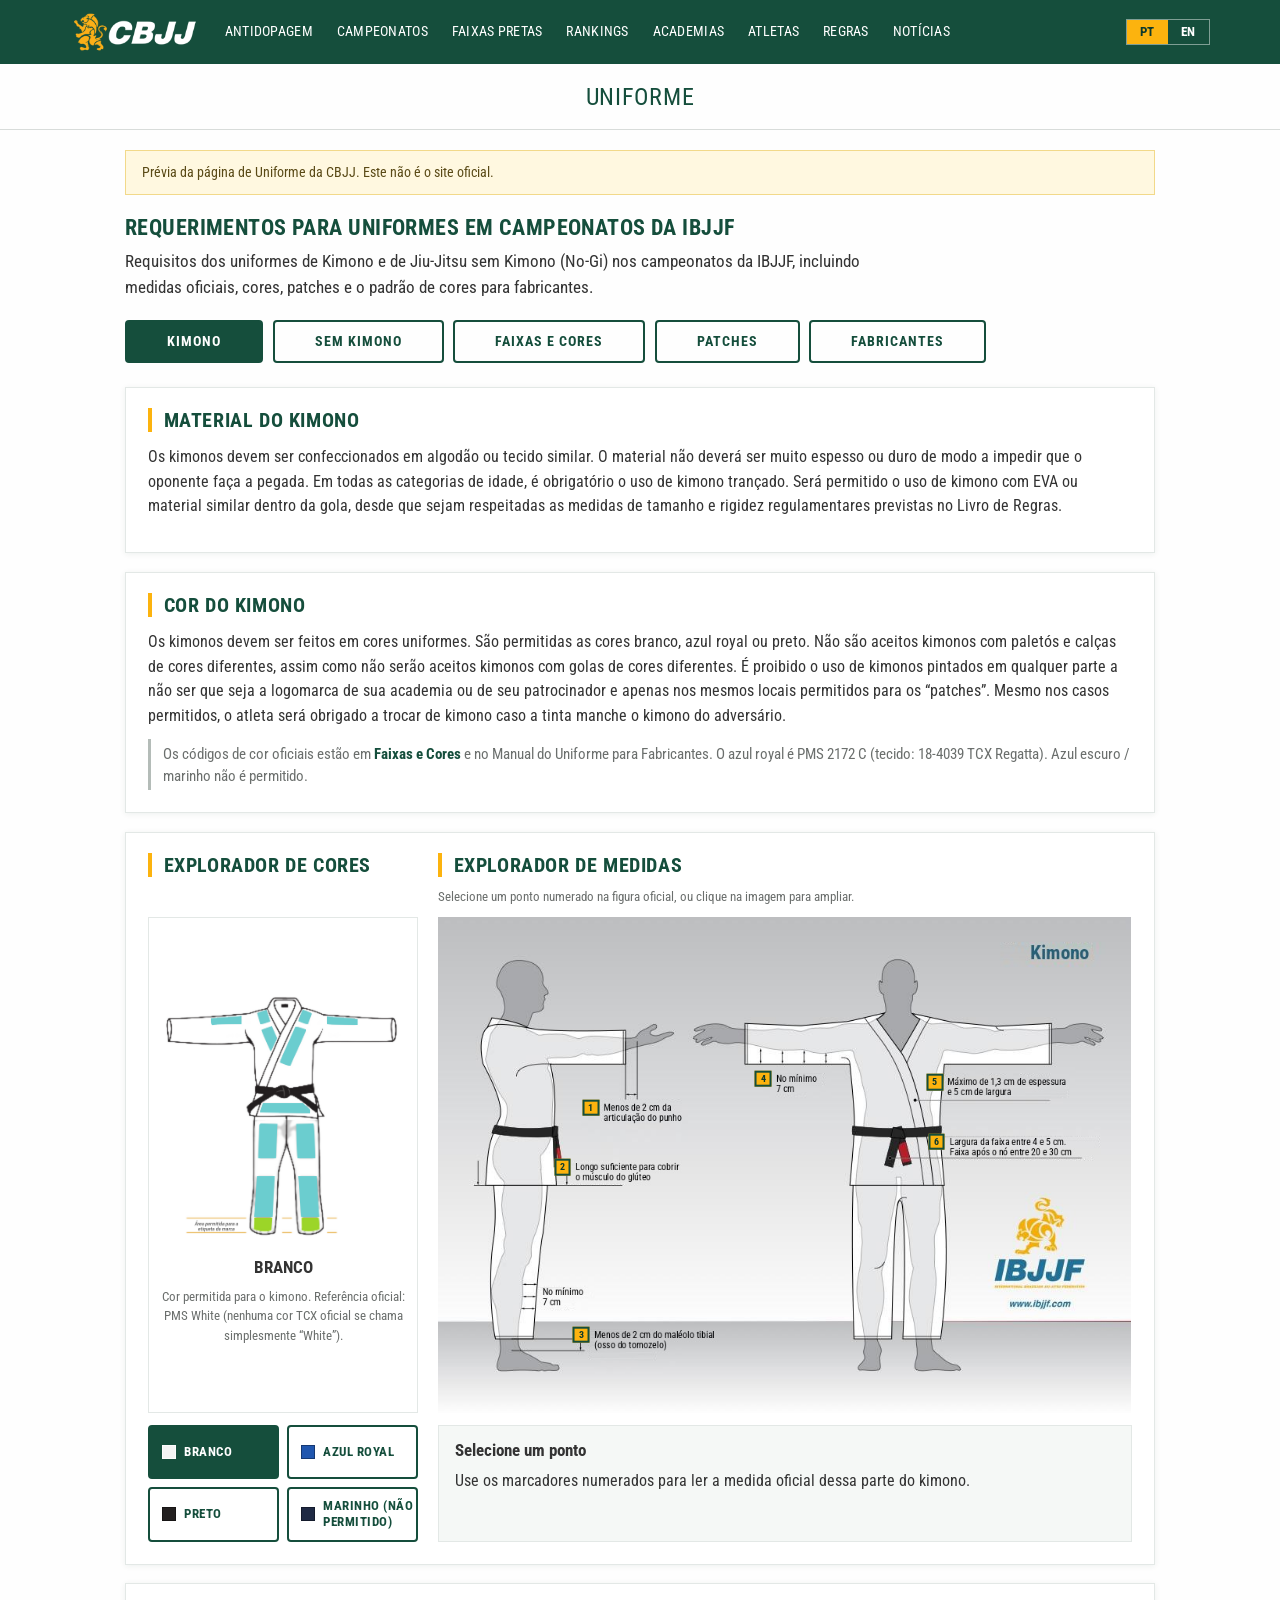
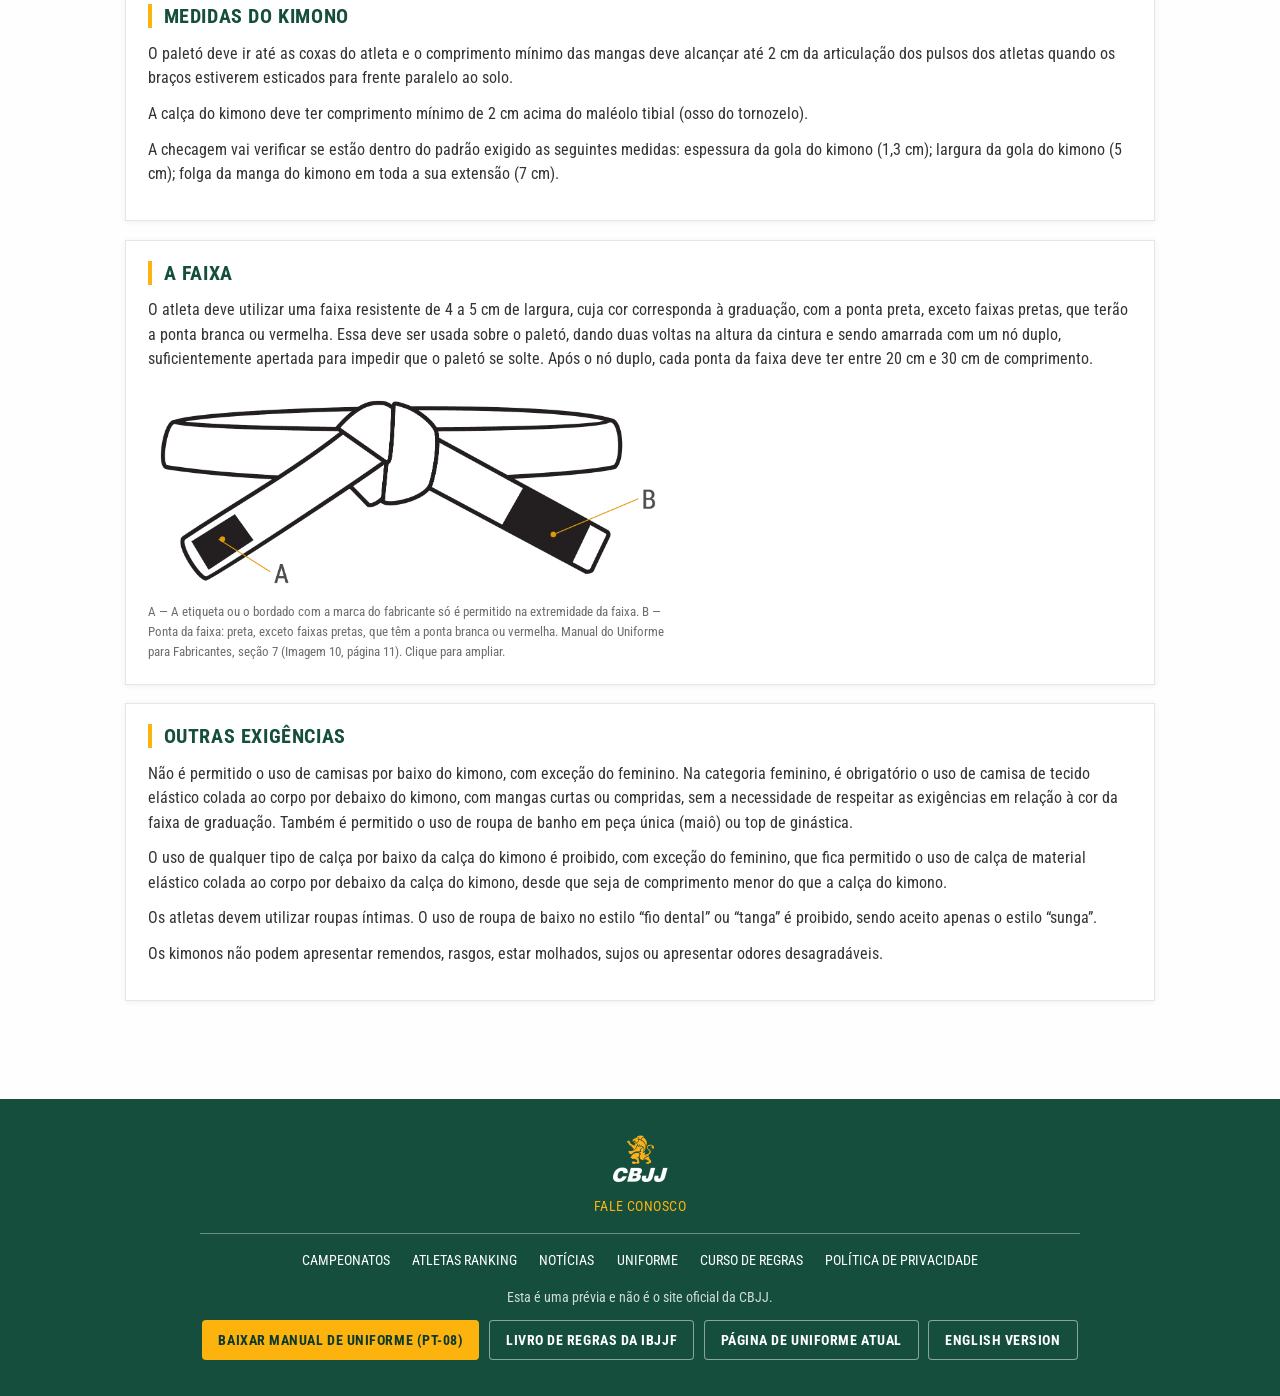
==== commit 183f8d4f: "Measurement markers: position left of each label" ====
--- a/pt/index.html
+++ b/pt/index.html
@@ -7,9 +7,9 @@
   <meta name="description" content="Requerimentos de uniforme da IBJJF para competições de Kimono e Sem Kimono (No-Gi): medidas, cores, patches e o padrão de cores para fabricantes.">
   <title>Uniforme | CBJJ</title>
   <link rel="alternate" hreflang="en" href="../">
-  <link rel="stylesheet" href="../assets/fonts/fonts.css?v=20261117-1508">
-  <link rel="stylesheet" href="../assets/css/styles.css?v=20261117-1508">
-  <link rel="stylesheet" href="assets/css/cbjj.css?v=20261117-1508">
+  <link rel="stylesheet" href="../assets/fonts/fonts.css?v=20261117-1509">
+  <link rel="stylesheet" href="../assets/css/styles.css?v=20261117-1509">
+  <link rel="stylesheet" href="assets/css/cbjj.css?v=20261117-1509">
 </head>
 <body>
   <a class="skip" href="#main">Ir para o conteúdo</a>
@@ -18,7 +18,7 @@
     <div class="header-inner">
       <button type="button" class="nav-toggle" id="nav-toggle" aria-label="Abrir menu" aria-expanded="false" aria-controls="main-nav"><span></span><span></span><span></span></button>
       <a class="logo" href="https://cbjj.com.br/" title="CBJJ">
-        <img src="assets/img/logo-cbjj-white.png?v=20261117-1508" alt="CBJJ" width="130" height="42">
+        <img src="assets/img/logo-cbjj-white.png?v=20261117-1509" alt="CBJJ" width="130" height="42">
       </a>
       <nav class="main-nav" id="main-nav" aria-label="Menu principal">
         <a href="https://www.gov.br/abcd/pt-br/" rel="noopener">Antidopagem</a>
@@ -73,7 +73,7 @@
           <h2>Explorador de cores</h2>
           <div class="gi-preview" id="gi-preview">
             <div class="gi-color-stage">
-              <img id="gi-color-img" src="assets/img/site/gi-patches-white.png?v=20261117-1508" alt="Desenho do kimono na cor branca." data-zoom="assets/img/site/gi-patches-white.png?v=20261117-1508" tabindex="0">
+              <img id="gi-color-img" src="assets/img/site/gi-patches-white.png?v=20261117-1509" alt="Desenho do kimono na cor branca." data-zoom="assets/img/site/gi-patches-white.png?v=20261117-1509" tabindex="0">
             </div>
             <p id="gi-color-label" style="font-family:var(--font-display);font-weight:700;text-transform:uppercase;margin:.7rem 0 0;">Branco</p>
             <p id="gi-color-note" class="caption">Cor permitida para o kimono. Referência oficial: PMS White (nenhuma cor TCX oficial se chama simplesmente “White”).</p>
@@ -90,13 +90,13 @@
           <h2>Explorador de medidas</h2>
           <p class="caption">Selecione um ponto numerado na figura oficial, ou clique na imagem para ampliar.</p>
           <div class="measure-map">
-            <img src="assets/img/site/gi-measurements.jpg?v=20261117-1508" alt="Figura oficial das medidas do kimono: manga, gola, faixa, comprimento do paletó e distâncias no tornozelo." data-zoom="assets/img/site/gi-measurements.jpg?v=20261117-1508" tabindex="0">
-            <button type="button" class="hotspot" style="left:24.01%;top:38.43%;" data-measure="wrist" aria-pressed="false" title="Mangas no punho">1</button>
-            <button type="button" class="hotspot" style="left:19.84%;top:50.47%;" data-measure="length" aria-pressed="false" title="Comprimento do paletó">2</button>
-            <button type="button" class="hotspot" style="left:22.55%;top:84.17%;" data-measure="ankle" aria-pressed="false" title="Calça no tornozelo">3</button>
-            <button type="button" class="hotspot" style="left:49.04%;top:32.52%;" data-measure="sleeve" aria-pressed="false" title="Folga da manga">4</button>
-            <button type="button" class="hotspot" style="left:73.84%;top:33.15%;" data-measure="collar" aria-pressed="false" title="Gola">5</button>
-            <button type="button" class="hotspot" style="left:73.84%;top:45.28%;" data-measure="belt" aria-pressed="false" title="Faixa">6</button>
+            <img src="assets/img/site/gi-measurements.jpg?v=20261117-1509" alt="Figura oficial das medidas do kimono: manga, gola, faixa, comprimento do paletó e distâncias no tornozelo." data-zoom="assets/img/site/gi-measurements.jpg?v=20261117-1509" tabindex="0">
+            <button type="button" class="hotspot" style="left:23.93%;top:38.43%;" data-measure="wrist" aria-pressed="false" title="Mangas no punho">1</button>
+            <button type="button" class="hotspot" style="left:19.84%;top:50.39%;" data-measure="length" aria-pressed="false" title="Comprimento do paletó">2</button>
+            <button type="button" class="hotspot" style="left:22.55%;top:84.19%;" data-measure="ankle" aria-pressed="false" title="Calça no tornozelo">3</button>
+            <button type="button" class="hotspot" style="left:48.82%;top:32.60%;" data-measure="sleeve" aria-pressed="false" title="Folga da manga">4</button>
+            <button type="button" class="hotspot" style="left:73.56%;top:33.23%;" data-measure="collar" aria-pressed="false" title="Gola">5</button>
+            <button type="button" class="hotspot" style="left:73.84%;top:45.29%;" data-measure="belt" aria-pressed="false" title="Faixa">6</button>
           </div>
           <div class="measure-detail" id="measure-detail">
             <strong id="measure-title">Selecione um ponto</strong>
@@ -116,7 +116,7 @@
         <h2>A Faixa</h2>
         <p class="rule">O atleta deve utilizar uma faixa resistente de 4 a 5 cm de largura, cuja cor corresponda à graduação, com a ponta preta, exceto faixas pretas, que terão a ponta branca ou vermelha. Essa deve ser usada sobre o paletó, dando duas voltas na altura da cintura e sendo amarrada com um nó duplo, suficientemente apertada para impedir que o paletó se solte. Após o nó duplo, cada ponta da faixa deve ter entre 20 cm e 30 cm de comprimento.</p>
         <figure class="media-fig" style="max-width:520px;margin-top:1rem;">
-          <img src="assets/img/pdf/belt-manual.png?v=20261117-1508" alt="Diagrama do nó da faixa: etiqueta do fabricante somente na extremidade (A); ponta preta, com extremidade branca ou vermelha (B)." data-zoom="assets/img/pdf/belt-manual.png?v=20261117-1508" tabindex="0">
+          <img src="assets/img/pdf/belt-manual.png?v=20261117-1509" alt="Diagrama do nó da faixa: etiqueta do fabricante somente na extremidade (A); ponta preta, com extremidade branca ou vermelha (B)." data-zoom="assets/img/pdf/belt-manual.png?v=20261117-1509" tabindex="0">
           <figcaption class="caption">A — A etiqueta ou o bordado com a marca do fabricante só é permitido na extremidade da faixa. B — Ponta da faixa: preta, exceto faixas pretas, que têm a ponta branca ou vermelha. Manual do Uniforme para Fabricantes, seção 7 (Imagem 10, página 11). Clique para ampliar.</figcaption>
         </figure>
       </article>
@@ -157,7 +157,7 @@
         </div>
         <div class="belt-result">
           <figure class="media-fig">
-            <img id="belt-photo" class="belt-photo" src="assets/img/nogi/pt_blue.jpg?v=20261117-1508" alt="Exemplo de cores da rash guard No-Gi para a faixa azul" data-zoom="assets/img/nogi/pt_blue.jpg?v=20261117-1508" tabindex="0">
+            <img id="belt-photo" class="belt-photo" src="assets/img/nogi/pt_blue.jpg?v=20261117-1509" alt="Exemplo de cores da rash guard No-Gi para a faixa azul" data-zoom="assets/img/nogi/pt_blue.jpg?v=20261117-1509" tabindex="0">
             <figcaption class="caption">Fotos de exemplo. Clique para ampliar. Os códigos de cor oficiais estão em Faixas e Cores.</figcaption>
           </figure>
           <div>
@@ -174,7 +174,7 @@
         <p class="cite">Art. 8.1.16.</p>
         <div class="shorts-row" style="margin-top:1rem;">
           <figure class="media-fig">
-            <img src="assets/img/site/no-gi-garment.jpg?v=20261117-1508" alt="Figura oficial do uniforme sem kimono, de lado e de costas, com as medidas do comprimento da bermuda: não pode passar do joelho; no máximo 15 cm acima do meio do joelho; infantil: no mínimo a metade da coxa." data-zoom="assets/img/site/no-gi-garment.jpg?v=20261117-1508" tabindex="0">
+            <img src="assets/img/site/no-gi-garment.jpg?v=20261117-1509" alt="Figura oficial do uniforme sem kimono, de lado e de costas, com as medidas do comprimento da bermuda: não pode passar do joelho; no máximo 15 cm acima do meio do joelho; infantil: no mínimo a metade da coxa." data-zoom="assets/img/site/no-gi-garment.jpg?v=20261117-1509" tabindex="0">
             <figcaption class="caption">Figura oficial da IBJJF para Sem Kimono. Clique para ampliar.</figcaption>
           </figure>
           <div>
@@ -276,7 +276,7 @@
         <p class="rule">O patch deve estar a 15 cm de distância da barra da calça.</p>
         <p class="rule">É proibido o uso de kimonos pintados em qualquer parte a não ser que seja a logomarca de sua academia ou de seu patrocinador e apenas nos mesmos locais permitidos para os “patches”. Mesmo nos casos permitidos, o atleta será obrigado a trocar de kimono caso a tinta manche o kimono do adversário.</p>
         <figure class="media-fig" style="margin:1rem auto 0;max-width:820px;text-align:center;">
-          <img src="assets/img/pdf/patches-manual.png?v=20261117-1508" alt="Desenho técnico do fabricante com as áreas autorizadas para patches, incluindo a área permitida para a etiqueta da marca na barra da calça e a distância de 15 cm da barra da calça." data-zoom="assets/img/pdf/patches-manual.png?v=20261117-1508" tabindex="0">
+          <img src="assets/img/pdf/patches-manual.png?v=20261117-1509" alt="Desenho técnico do fabricante com as áreas autorizadas para patches, incluindo a área permitida para a etiqueta da marca na barra da calça e a distância de 15 cm da barra da calça." data-zoom="assets/img/pdf/patches-manual.png?v=20261117-1509" tabindex="0">
           <figcaption class="caption">Desenho do Manual do Uniforme para Fabricantes, com a área da etiqueta da marca e a distância de 15 cm da barra da calça. Clique para ampliar.</figcaption>
         </figure>
       </article>
@@ -293,27 +293,27 @@
 
       <div class="grid-2">
         <figure class="card media-fig">
-          <img src="assets/img/pdf/gi-measures-manual.png?v=20261117-1508" alt="Figuras de medidas do kimono do manual para fabricantes, de lado e de frente." data-zoom="assets/img/pdf/gi-measures-manual.png?v=20261117-1508" tabindex="0">
+          <img src="assets/img/pdf/gi-measures-manual.png?v=20261117-1509" alt="Figuras de medidas do kimono do manual para fabricantes, de lado e de frente." data-zoom="assets/img/pdf/gi-measures-manual.png?v=20261117-1509" tabindex="0">
           <figcaption class="caption">Figuras de medidas do manual para fabricantes. Clique para ampliar.</figcaption>
         </figure>
         <figure class="card media-fig">
-          <img src="assets/img/pdf/reinforcement.png?v=20261117-1508" alt="Diagrama de construção dos reforços do kimono, do manual para fabricantes." data-zoom="assets/img/pdf/reinforcement.png?v=20261117-1508" tabindex="0">
+          <img src="assets/img/pdf/reinforcement.png?v=20261117-1509" alt="Diagrama de construção dos reforços do kimono, do manual para fabricantes." data-zoom="assets/img/pdf/reinforcement.png?v=20261117-1509" tabindex="0">
           <figcaption class="caption">Reforço. Clique para ampliar.</figcaption>
         </figure>
         <figure class="card media-fig">
-          <img src="assets/img/pdf/pants-construction.png?v=20261117-1508" alt="Diagrama de construção da calça do kimono, do manual para fabricantes." data-zoom="assets/img/pdf/pants-construction.png?v=20261117-1508" tabindex="0">
+          <img src="assets/img/pdf/pants-construction.png?v=20261117-1509" alt="Diagrama de construção da calça do kimono, do manual para fabricantes." data-zoom="assets/img/pdf/pants-construction.png?v=20261117-1509" tabindex="0">
           <figcaption class="caption">Construção da calça. Clique para ampliar.</figcaption>
         </figure>
         <figure class="card media-fig">
-          <img src="assets/img/pdf/label-jacket.png?v=20261117-1508" alt="Posição exigida das etiquetas do paletó, do manual para fabricantes." data-zoom="assets/img/pdf/label-jacket.png?v=20261117-1508" tabindex="0">
+          <img src="assets/img/pdf/label-jacket.png?v=20261117-1509" alt="Posição exigida das etiquetas do paletó, do manual para fabricantes." data-zoom="assets/img/pdf/label-jacket.png?v=20261117-1509" tabindex="0">
           <figcaption class="caption">Etiqueta do paletó. Clique para ampliar.</figcaption>
         </figure>
         <figure class="card media-fig">
-          <img src="assets/img/pdf/label-pants.png?v=20261117-1508" alt="Posição exigida das etiquetas da calça, do manual para fabricantes." data-zoom="assets/img/pdf/label-pants.png?v=20261117-1508" tabindex="0">
+          <img src="assets/img/pdf/label-pants.png?v=20261117-1509" alt="Posição exigida das etiquetas da calça, do manual para fabricantes." data-zoom="assets/img/pdf/label-pants.png?v=20261117-1509" tabindex="0">
           <figcaption class="caption">Etiqueta da calça. Clique para ampliar.</figcaption>
         </figure>
         <figure class="card media-fig">
-          <img src="assets/img/pdf/belt-manual.png?v=20261117-1508" alt="Diagrama da faixa (Imagem 10): A é a etiqueta do fabricante na extremidade; B é a ponta da faixa." data-zoom="assets/img/pdf/belt-manual.png?v=20261117-1508" tabindex="0">
+          <img src="assets/img/pdf/belt-manual.png?v=20261117-1509" alt="Diagrama da faixa (Imagem 10): A é a etiqueta do fabricante na extremidade; B é a ponta da faixa." data-zoom="assets/img/pdf/belt-manual.png?v=20261117-1509" tabindex="0">
           <figcaption class="caption">A — A etiqueta ou o bordado com a marca do fabricante só é permitido na extremidade da faixa. B — Ponta da faixa: preta, exceto faixas pretas, que têm a ponta branca ou vermelha. Manual do Uniforme para Fabricantes, seção 7 (Imagem 10, página 11). Clique para ampliar.</figcaption>
         </figure>
       </div>
@@ -322,7 +322,7 @@
 
   <footer class="site-footer">
     <div class="inner">
-      <img class="footer-logo" src="assets/img/logo-cbjj-footer.png?v=20261117-1508" alt="CBJJ" width="65" height="55">
+      <img class="footer-logo" src="assets/img/logo-cbjj-footer.png?v=20261117-1509" alt="CBJJ" width="65" height="55">
       <p class="contact-us"><a href="https://help.cbjj.com.br/" rel="noopener">FALE CONOSCO</a></p>
       <hr>
       <nav class="footer-links" aria-label="Links do rodapé">
@@ -335,7 +335,7 @@
       </nav>
       <p class="preview-note">Esta é uma prévia e não é o site oficial da CBJJ.</p>
       <div class="downloads">
-        <a class="btn btn-gold" href="assets/pdf/IBJJF-manual-uniforme-PT-08-final.pdf?v=20261117-1508">Baixar Manual de Uniforme (PT-08)</a>
+        <a class="btn btn-gold" href="assets/pdf/IBJJF-manual-uniforme-PT-08-final.pdf?v=20261117-1509">Baixar Manual de Uniforme (PT-08)</a>
         <a class="btn btn-ghost" href="https://cbjj.com.br/books-videos">Livro de Regras da IBJJF</a>
         <a class="btn btn-ghost" href="https://cbjj.com.br/uniform">Página de Uniforme atual</a>
         <a class="btn btn-ghost" id="lang-en-foot" href="../" hreflang="en">English version</a>
@@ -348,6 +348,6 @@
     <img id="lightbox-img" alt="">
   </div>
 
-  <script src="assets/js/app.js?v=20261117-1508"></script>
+  <script src="assets/js/app.js?v=20261117-1509"></script>
 </body>
 </html>
--- a/assets/fonts/fonts.css
+++ b/assets/fonts/fonts.css
@@ -5,7 +5,7 @@
   font-weight: 400;
   font-stretch: 100%;
   font-display: swap;
-  src: url(OpenSans-latin-ext.woff2?v=20261117-1508) format('woff2');
+  src: url(OpenSans-latin-ext.woff2?v=20261117-1509) format('woff2');
   unicode-range: U+0100-02BA, U+02BD-02C5, U+02C7-02CC, U+02CE-02D7, U+02DD-02FF, U+0304, U+0308, U+0329, U+1D00-1DBF, U+1E00-1E9F, U+1EF2-1EFF, U+2020, U+20A0-20AB, U+20AD-20C4, U+2113, U+2C60-2C7F, U+A720-A7FF;
 }
 /* latin */
@@ -15,7 +15,7 @@
   font-weight: 400;
   font-stretch: 100%;
   font-display: swap;
-  src: url(OpenSans-latin.woff2?v=20261117-1508) format('woff2');
+  src: url(OpenSans-latin.woff2?v=20261117-1509) format('woff2');
   unicode-range: U+0000-00FF, U+0131, U+0152-0153, U+02BB-02BC, U+02C6, U+02DA, U+02DC, U+0304, U+0308, U+0329, U+2000-206F, U+20AC, U+2122, U+2191, U+2193, U+2212, U+2215, U+FEFF, U+FFFD;
 }
 /* latin-ext */
@@ -25,7 +25,7 @@
   font-weight: 600;
   font-stretch: 100%;
   font-display: swap;
-  src: url(OpenSans-latin-ext.woff2?v=20261117-1508) format('woff2');
+  src: url(OpenSans-latin-ext.woff2?v=20261117-1509) format('woff2');
   unicode-range: U+0100-02BA, U+02BD-02C5, U+02C7-02CC, U+02CE-02D7, U+02DD-02FF, U+0304, U+0308, U+0329, U+1D00-1DBF, U+1E00-1E9F, U+1EF2-1EFF, U+2020, U+20A0-20AB, U+20AD-20C4, U+2113, U+2C60-2C7F, U+A720-A7FF;
 }
 /* latin */
@@ -35,7 +35,7 @@
   font-weight: 600;
   font-stretch: 100%;
   font-display: swap;
-  src: url(OpenSans-latin.woff2?v=20261117-1508) format('woff2');
+  src: url(OpenSans-latin.woff2?v=20261117-1509) format('woff2');
   unicode-range: U+0000-00FF, U+0131, U+0152-0153, U+02BB-02BC, U+02C6, U+02DA, U+02DC, U+0304, U+0308, U+0329, U+2000-206F, U+20AC, U+2122, U+2191, U+2193, U+2212, U+2215, U+FEFF, U+FFFD;
 }
 /* latin-ext */
@@ -45,7 +45,7 @@
   font-weight: 700;
   font-stretch: 100%;
   font-display: swap;
-  src: url(OpenSans-latin-ext.woff2?v=20261117-1508) format('woff2');
+  src: url(OpenSans-latin-ext.woff2?v=20261117-1509) format('woff2');
   unicode-range: U+0100-02BA, U+02BD-02C5, U+02C7-02CC, U+02CE-02D7, U+02DD-02FF, U+0304, U+0308, U+0329, U+1D00-1DBF, U+1E00-1E9F, U+1EF2-1EFF, U+2020, U+20A0-20AB, U+20AD-20C4, U+2113, U+2C60-2C7F, U+A720-A7FF;
 }
 /* latin */
@@ -55,7 +55,7 @@
   font-weight: 700;
   font-stretch: 100%;
   font-display: swap;
-  src: url(OpenSans-latin.woff2?v=20261117-1508) format('woff2');
+  src: url(OpenSans-latin.woff2?v=20261117-1509) format('woff2');
   unicode-range: U+0000-00FF, U+0131, U+0152-0153, U+02BB-02BC, U+02C6, U+02DA, U+02DC, U+0304, U+0308, U+0329, U+2000-206F, U+20AC, U+2122, U+2191, U+2193, U+2212, U+2215, U+FEFF, U+FFFD;
 }
 /* latin-ext */
@@ -64,7 +64,7 @@
   font-style: normal;
   font-weight: 400;
   font-display: swap;
-  src: url(RobotoCondensed-latin-ext.woff2?v=20261117-1508) format('woff2');
+  src: url(RobotoCondensed-latin-ext.woff2?v=20261117-1509) format('woff2');
   unicode-range: U+0100-02BA, U+02BD-02C5, U+02C7-02CC, U+02CE-02D7, U+02DD-02FF, U+0304, U+0308, U+0329, U+1D00-1DBF, U+1E00-1E9F, U+1EF2-1EFF, U+2020, U+20A0-20AB, U+20AD-20C4, U+2113, U+2C60-2C7F, U+A720-A7FF;
 }
 /* latin */
@@ -73,7 +73,7 @@
   font-style: normal;
   font-weight: 400;
   font-display: swap;
-  src: url(RobotoCondensed-latin.woff2?v=20261117-1508) format('woff2');
+  src: url(RobotoCondensed-latin.woff2?v=20261117-1509) format('woff2');
   unicode-range: U+0000-00FF, U+0131, U+0152-0153, U+02BB-02BC, U+02C6, U+02DA, U+02DC, U+0304, U+0308, U+0329, U+2000-206F, U+20AC, U+2122, U+2191, U+2193, U+2212, U+2215, U+FEFF, U+FFFD;
 }
 /* latin-ext */
@@ -82,7 +82,7 @@
   font-style: normal;
   font-weight: 700;
   font-display: swap;
-  src: url(RobotoCondensed-latin-ext.woff2?v=20261117-1508) format('woff2');
+  src: url(RobotoCondensed-latin-ext.woff2?v=20261117-1509) format('woff2');
   unicode-range: U+0100-02BA, U+02BD-02C5, U+02C7-02CC, U+02CE-02D7, U+02DD-02FF, U+0304, U+0308, U+0329, U+1D00-1DBF, U+1E00-1E9F, U+1EF2-1EFF, U+2020, U+20A0-20AB, U+20AD-20C4, U+2113, U+2C60-2C7F, U+A720-A7FF;
 }
 /* latin */
@@ -91,7 +91,7 @@
   font-style: normal;
   font-weight: 700;
   font-display: swap;
-  src: url(RobotoCondensed-latin.woff2?v=20261117-1508) format('woff2');
+  src: url(RobotoCondensed-latin.woff2?v=20261117-1509) format('woff2');
   unicode-range: U+0000-00FF, U+0131, U+0152-0153, U+02BB-02BC, U+02C6, U+02DA, U+02DC, U+0304, U+0308, U+0329, U+2000-206F, U+20AC, U+2122, U+2191, U+2193, U+2212, U+2215, U+FEFF, U+FFFD;
 }
 /* latin-ext */
@@ -100,7 +100,7 @@
   font-style: normal;
   font-weight: 800;
   font-display: swap;
-  src: url(RobotoCondensed-latin-ext.woff2?v=20261117-1508) format('woff2');
+  src: url(RobotoCondensed-latin-ext.woff2?v=20261117-1509) format('woff2');
   unicode-range: U+0100-02BA, U+02BD-02C5, U+02C7-02CC, U+02CE-02D7, U+02DD-02FF, U+0304, U+0308, U+0329, U+1D00-1DBF, U+1E00-1E9F, U+1EF2-1EFF, U+2020, U+20A0-20AB, U+20AD-20C4, U+2113, U+2C60-2C7F, U+A720-A7FF;
 }
 /* latin */
@@ -109,6 +109,6 @@
   font-style: normal;
   font-weight: 800;
   font-display: swap;
-  src: url(RobotoCondensed-latin.woff2?v=20261117-1508) format('woff2');
+  src: url(RobotoCondensed-latin.woff2?v=20261117-1509) format('woff2');
   unicode-range: U+0000-00FF, U+0131, U+0152-0153, U+02BB-02BC, U+02C6, U+02DA, U+02DC, U+0304, U+0308, U+0329, U+2000-206F, U+20AC, U+2122, U+2191, U+2193, U+2212, U+2215, U+FEFF, U+FFFD;
 }
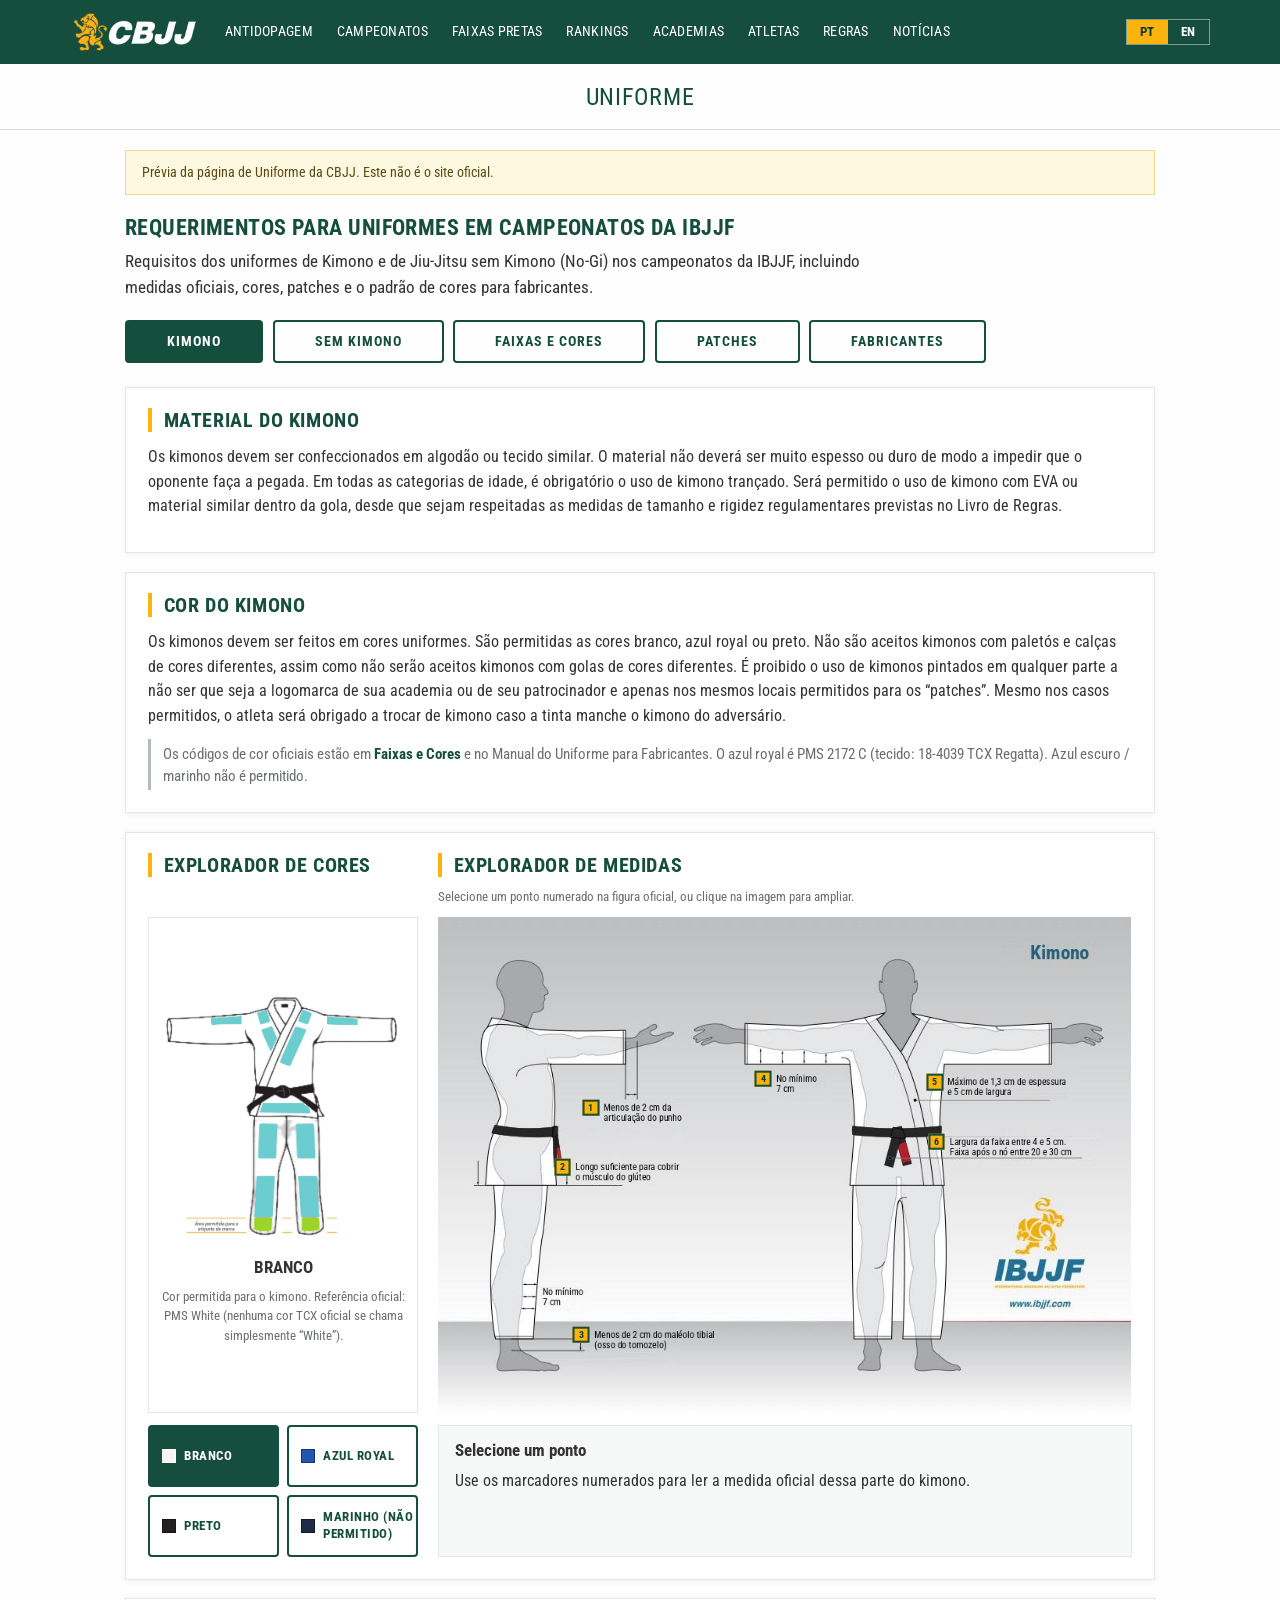
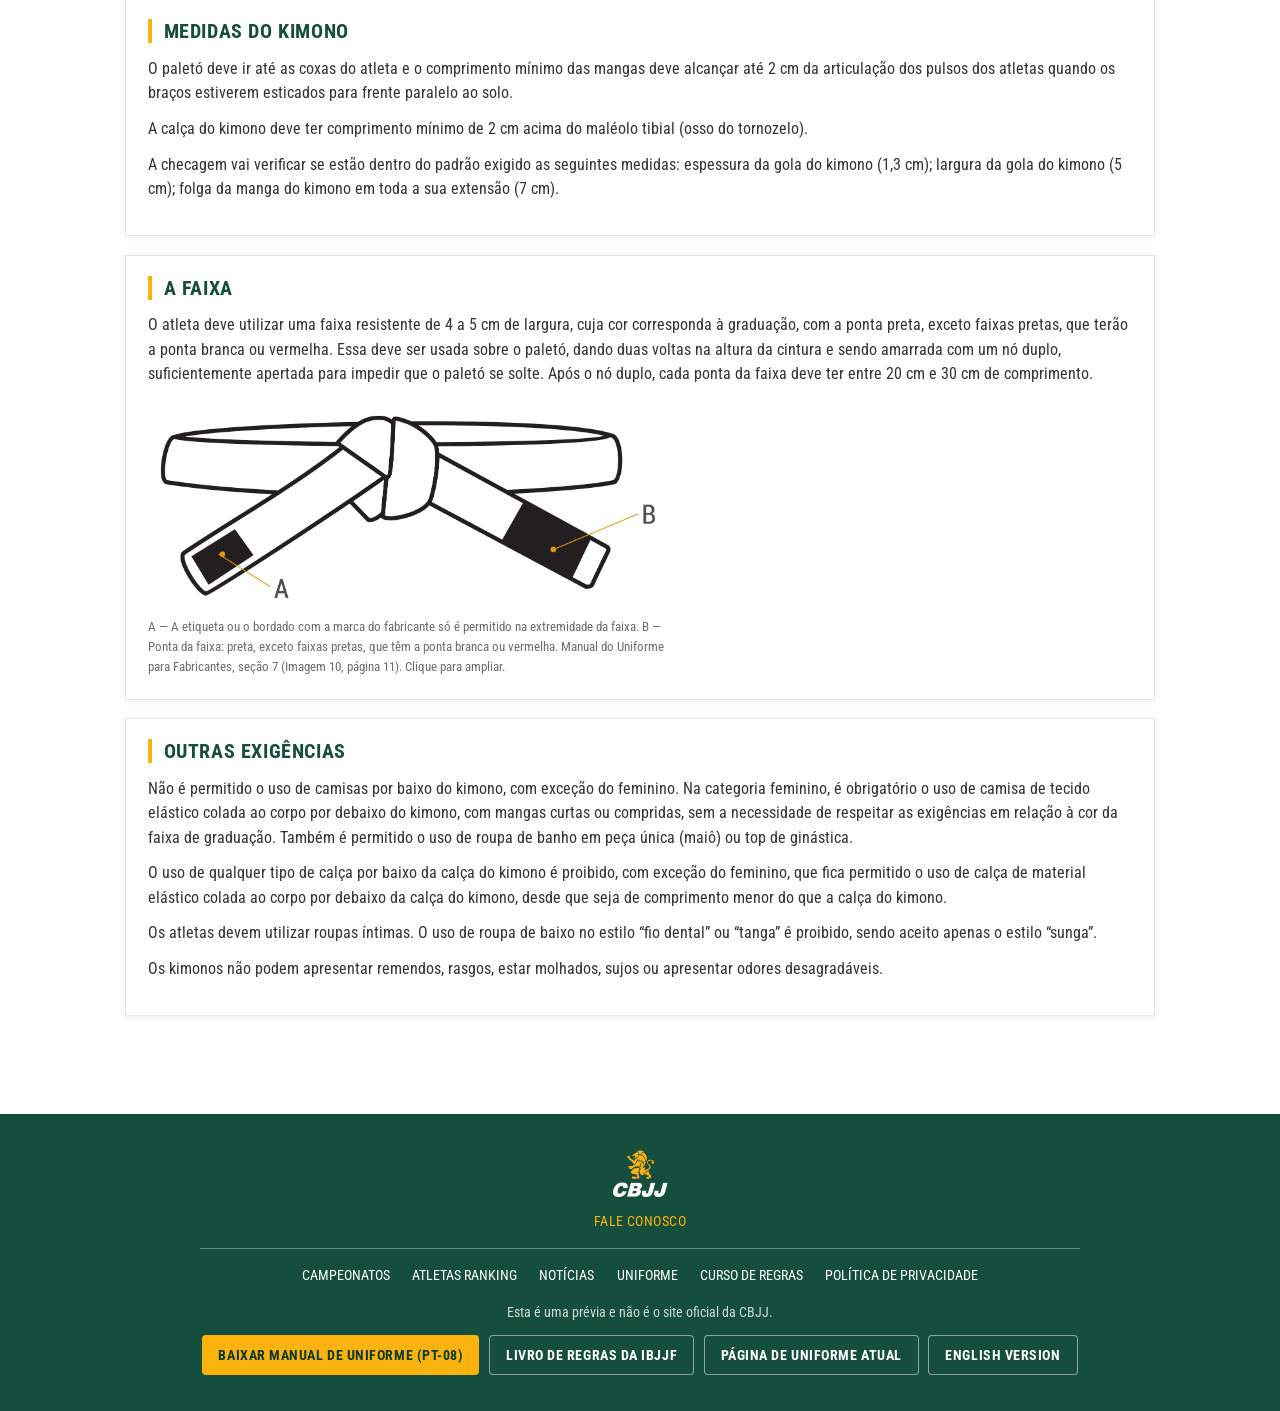
==== commit b6b23a11: "Gi measurement detail: drop repeated belt-wearing sentence from point 6; keep the detail box a const" ====
--- a/pt/index.html
+++ b/pt/index.html
@@ -7,9 +7,9 @@
   <meta name="description" content="Requerimentos de uniforme da IBJJF para competições de Kimono e Sem Kimono (No-Gi): medidas, cores, patches e o padrão de cores para fabricantes.">
   <title>Uniforme | CBJJ</title>
   <link rel="alternate" hreflang="en" href="../">
-  <link rel="stylesheet" href="../assets/fonts/fonts.css?v=20261117-1509">
-  <link rel="stylesheet" href="../assets/css/styles.css?v=20261117-1509">
-  <link rel="stylesheet" href="assets/css/cbjj.css?v=20261117-1509">
+  <link rel="stylesheet" href="../assets/fonts/fonts.css?v=20261117-1513">
+  <link rel="stylesheet" href="../assets/css/styles.css?v=20261117-1513">
+  <link rel="stylesheet" href="assets/css/cbjj.css?v=20261117-1513">
 </head>
 <body>
   <a class="skip" href="#main">Ir para o conteúdo</a>
@@ -18,7 +18,7 @@
     <div class="header-inner">
       <button type="button" class="nav-toggle" id="nav-toggle" aria-label="Abrir menu" aria-expanded="false" aria-controls="main-nav"><span></span><span></span><span></span></button>
       <a class="logo" href="https://cbjj.com.br/" title="CBJJ">
-        <img src="assets/img/logo-cbjj-white.png?v=20261117-1509" alt="CBJJ" width="130" height="42">
+        <img src="assets/img/logo-cbjj-white.png?v=20261117-1513" alt="CBJJ" width="130" height="42">
       </a>
       <nav class="main-nav" id="main-nav" aria-label="Menu principal">
         <a href="https://www.gov.br/abcd/pt-br/" rel="noopener">Antidopagem</a>
@@ -73,7 +73,7 @@
           <h2>Explorador de cores</h2>
           <div class="gi-preview" id="gi-preview">
             <div class="gi-color-stage">
-              <img id="gi-color-img" src="assets/img/site/gi-patches-white.png?v=20261117-1509" alt="Desenho do kimono na cor branca." data-zoom="assets/img/site/gi-patches-white.png?v=20261117-1509" tabindex="0">
+              <img id="gi-color-img" src="assets/img/site/gi-patches-white.png?v=20261117-1513" alt="Desenho do kimono na cor branca." data-zoom="assets/img/site/gi-patches-white.png?v=20261117-1513" tabindex="0">
             </div>
             <p id="gi-color-label" style="font-family:var(--font-display);font-weight:700;text-transform:uppercase;margin:.7rem 0 0;">Branco</p>
             <p id="gi-color-note" class="caption">Cor permitida para o kimono. Referência oficial: PMS White (nenhuma cor TCX oficial se chama simplesmente “White”).</p>
@@ -90,7 +90,7 @@
           <h2>Explorador de medidas</h2>
           <p class="caption">Selecione um ponto numerado na figura oficial, ou clique na imagem para ampliar.</p>
           <div class="measure-map">
-            <img src="assets/img/site/gi-measurements.jpg?v=20261117-1509" alt="Figura oficial das medidas do kimono: manga, gola, faixa, comprimento do paletó e distâncias no tornozelo." data-zoom="assets/img/site/gi-measurements.jpg?v=20261117-1509" tabindex="0">
+            <img src="assets/img/site/gi-measurements.jpg?v=20261117-1513" alt="Figura oficial das medidas do kimono: manga, gola, faixa, comprimento do paletó e distâncias no tornozelo." data-zoom="assets/img/site/gi-measurements.jpg?v=20261117-1513" tabindex="0">
             <button type="button" class="hotspot" style="left:23.93%;top:38.43%;" data-measure="wrist" aria-pressed="false" title="Mangas no punho">1</button>
             <button type="button" class="hotspot" style="left:19.84%;top:50.39%;" data-measure="length" aria-pressed="false" title="Comprimento do paletó">2</button>
             <button type="button" class="hotspot" style="left:22.55%;top:84.19%;" data-measure="ankle" aria-pressed="false" title="Calça no tornozelo">3</button>
@@ -116,7 +116,7 @@
         <h2>A Faixa</h2>
         <p class="rule">O atleta deve utilizar uma faixa resistente de 4 a 5 cm de largura, cuja cor corresponda à graduação, com a ponta preta, exceto faixas pretas, que terão a ponta branca ou vermelha. Essa deve ser usada sobre o paletó, dando duas voltas na altura da cintura e sendo amarrada com um nó duplo, suficientemente apertada para impedir que o paletó se solte. Após o nó duplo, cada ponta da faixa deve ter entre 20 cm e 30 cm de comprimento.</p>
         <figure class="media-fig" style="max-width:520px;margin-top:1rem;">
-          <img src="assets/img/pdf/belt-manual.png?v=20261117-1509" alt="Diagrama do nó da faixa: etiqueta do fabricante somente na extremidade (A); ponta preta, com extremidade branca ou vermelha (B)." data-zoom="assets/img/pdf/belt-manual.png?v=20261117-1509" tabindex="0">
+          <img src="assets/img/pdf/belt-manual.png?v=20261117-1513" alt="Diagrama do nó da faixa: etiqueta do fabricante somente na extremidade (A); ponta preta, com extremidade branca ou vermelha (B)." data-zoom="assets/img/pdf/belt-manual.png?v=20261117-1513" tabindex="0">
           <figcaption class="caption">A — A etiqueta ou o bordado com a marca do fabricante só é permitido na extremidade da faixa. B — Ponta da faixa: preta, exceto faixas pretas, que têm a ponta branca ou vermelha. Manual do Uniforme para Fabricantes, seção 7 (Imagem 10, página 11). Clique para ampliar.</figcaption>
         </figure>
       </article>
@@ -157,7 +157,7 @@
         </div>
         <div class="belt-result">
           <figure class="media-fig">
-            <img id="belt-photo" class="belt-photo" src="assets/img/nogi/pt_blue.jpg?v=20261117-1509" alt="Exemplo de cores da rash guard No-Gi para a faixa azul" data-zoom="assets/img/nogi/pt_blue.jpg?v=20261117-1509" tabindex="0">
+            <img id="belt-photo" class="belt-photo" src="assets/img/nogi/pt_blue.jpg?v=20261117-1513" alt="Exemplo de cores da rash guard No-Gi para a faixa azul" data-zoom="assets/img/nogi/pt_blue.jpg?v=20261117-1513" tabindex="0">
             <figcaption class="caption">Fotos de exemplo. Clique para ampliar. Os códigos de cor oficiais estão em Faixas e Cores.</figcaption>
           </figure>
           <div>
@@ -174,7 +174,7 @@
         <p class="cite">Art. 8.1.16.</p>
         <div class="shorts-row" style="margin-top:1rem;">
           <figure class="media-fig">
-            <img src="assets/img/site/no-gi-garment.jpg?v=20261117-1509" alt="Figura oficial do uniforme sem kimono, de lado e de costas, com as medidas do comprimento da bermuda: não pode passar do joelho; no máximo 15 cm acima do meio do joelho; infantil: no mínimo a metade da coxa." data-zoom="assets/img/site/no-gi-garment.jpg?v=20261117-1509" tabindex="0">
+            <img src="assets/img/site/no-gi-garment.jpg?v=20261117-1513" alt="Figura oficial do uniforme sem kimono, de lado e de costas, com as medidas do comprimento da bermuda: não pode passar do joelho; no máximo 15 cm acima do meio do joelho; infantil: no mínimo a metade da coxa." data-zoom="assets/img/site/no-gi-garment.jpg?v=20261117-1513" tabindex="0">
             <figcaption class="caption">Figura oficial da IBJJF para Sem Kimono. Clique para ampliar.</figcaption>
           </figure>
           <div>
@@ -276,7 +276,7 @@
         <p class="rule">O patch deve estar a 15 cm de distância da barra da calça.</p>
         <p class="rule">É proibido o uso de kimonos pintados em qualquer parte a não ser que seja a logomarca de sua academia ou de seu patrocinador e apenas nos mesmos locais permitidos para os “patches”. Mesmo nos casos permitidos, o atleta será obrigado a trocar de kimono caso a tinta manche o kimono do adversário.</p>
         <figure class="media-fig" style="margin:1rem auto 0;max-width:820px;text-align:center;">
-          <img src="assets/img/pdf/patches-manual.png?v=20261117-1509" alt="Desenho técnico do fabricante com as áreas autorizadas para patches, incluindo a área permitida para a etiqueta da marca na barra da calça e a distância de 15 cm da barra da calça." data-zoom="assets/img/pdf/patches-manual.png?v=20261117-1509" tabindex="0">
+          <img src="assets/img/pdf/patches-manual.png?v=20261117-1513" alt="Desenho técnico do fabricante com as áreas autorizadas para patches, incluindo a área permitida para a etiqueta da marca na barra da calça e a distância de 15 cm da barra da calça." data-zoom="assets/img/pdf/patches-manual.png?v=20261117-1513" tabindex="0">
           <figcaption class="caption">Desenho do Manual do Uniforme para Fabricantes, com a área da etiqueta da marca e a distância de 15 cm da barra da calça. Clique para ampliar.</figcaption>
         </figure>
       </article>
@@ -293,27 +293,27 @@
 
       <div class="grid-2">
         <figure class="card media-fig">
-          <img src="assets/img/pdf/gi-measures-manual.png?v=20261117-1509" alt="Figuras de medidas do kimono do manual para fabricantes, de lado e de frente." data-zoom="assets/img/pdf/gi-measures-manual.png?v=20261117-1509" tabindex="0">
+          <img src="assets/img/pdf/gi-measures-manual.png?v=20261117-1513" alt="Figuras de medidas do kimono do manual para fabricantes, de lado e de frente." data-zoom="assets/img/pdf/gi-measures-manual.png?v=20261117-1513" tabindex="0">
           <figcaption class="caption">Figuras de medidas do manual para fabricantes. Clique para ampliar.</figcaption>
         </figure>
         <figure class="card media-fig">
-          <img src="assets/img/pdf/reinforcement.png?v=20261117-1509" alt="Diagrama de construção dos reforços do kimono, do manual para fabricantes." data-zoom="assets/img/pdf/reinforcement.png?v=20261117-1509" tabindex="0">
+          <img src="assets/img/pdf/reinforcement.png?v=20261117-1513" alt="Diagrama de construção dos reforços do kimono, do manual para fabricantes." data-zoom="assets/img/pdf/reinforcement.png?v=20261117-1513" tabindex="0">
           <figcaption class="caption">Reforço. Clique para ampliar.</figcaption>
         </figure>
         <figure class="card media-fig">
-          <img src="assets/img/pdf/pants-construction.png?v=20261117-1509" alt="Diagrama de construção da calça do kimono, do manual para fabricantes." data-zoom="assets/img/pdf/pants-construction.png?v=20261117-1509" tabindex="0">
+          <img src="assets/img/pdf/pants-construction.png?v=20261117-1513" alt="Diagrama de construção da calça do kimono, do manual para fabricantes." data-zoom="assets/img/pdf/pants-construction.png?v=20261117-1513" tabindex="0">
           <figcaption class="caption">Construção da calça. Clique para ampliar.</figcaption>
         </figure>
         <figure class="card media-fig">
-          <img src="assets/img/pdf/label-jacket.png?v=20261117-1509" alt="Posição exigida das etiquetas do paletó, do manual para fabricantes." data-zoom="assets/img/pdf/label-jacket.png?v=20261117-1509" tabindex="0">
+          <img src="assets/img/pdf/label-jacket.png?v=20261117-1513" alt="Posição exigida das etiquetas do paletó, do manual para fabricantes." data-zoom="assets/img/pdf/label-jacket.png?v=20261117-1513" tabindex="0">
           <figcaption class="caption">Etiqueta do paletó. Clique para ampliar.</figcaption>
         </figure>
         <figure class="card media-fig">
-          <img src="assets/img/pdf/label-pants.png?v=20261117-1509" alt="Posição exigida das etiquetas da calça, do manual para fabricantes." data-zoom="assets/img/pdf/label-pants.png?v=20261117-1509" tabindex="0">
+          <img src="assets/img/pdf/label-pants.png?v=20261117-1513" alt="Posição exigida das etiquetas da calça, do manual para fabricantes." data-zoom="assets/img/pdf/label-pants.png?v=20261117-1513" tabindex="0">
           <figcaption class="caption">Etiqueta da calça. Clique para ampliar.</figcaption>
         </figure>
         <figure class="card media-fig">
-          <img src="assets/img/pdf/belt-manual.png?v=20261117-1509" alt="Diagrama da faixa (Imagem 10): A é a etiqueta do fabricante na extremidade; B é a ponta da faixa." data-zoom="assets/img/pdf/belt-manual.png?v=20261117-1509" tabindex="0">
+          <img src="assets/img/pdf/belt-manual.png?v=20261117-1513" alt="Diagrama da faixa (Imagem 10): A é a etiqueta do fabricante na extremidade; B é a ponta da faixa." data-zoom="assets/img/pdf/belt-manual.png?v=20261117-1513" tabindex="0">
           <figcaption class="caption">A — A etiqueta ou o bordado com a marca do fabricante só é permitido na extremidade da faixa. B — Ponta da faixa: preta, exceto faixas pretas, que têm a ponta branca ou vermelha. Manual do Uniforme para Fabricantes, seção 7 (Imagem 10, página 11). Clique para ampliar.</figcaption>
         </figure>
       </div>
@@ -322,7 +322,7 @@
 
   <footer class="site-footer">
     <div class="inner">
-      <img class="footer-logo" src="assets/img/logo-cbjj-footer.png?v=20261117-1509" alt="CBJJ" width="65" height="55">
+      <img class="footer-logo" src="assets/img/logo-cbjj-footer.png?v=20261117-1513" alt="CBJJ" width="65" height="55">
       <p class="contact-us"><a href="https://help.cbjj.com.br/" rel="noopener">FALE CONOSCO</a></p>
       <hr>
       <nav class="footer-links" aria-label="Links do rodapé">
@@ -335,7 +335,7 @@
       </nav>
       <p class="preview-note">Esta é uma prévia e não é o site oficial da CBJJ.</p>
       <div class="downloads">
-        <a class="btn btn-gold" href="assets/pdf/IBJJF-manual-uniforme-PT-08-final.pdf?v=20261117-1509">Baixar Manual de Uniforme (PT-08)</a>
+        <a class="btn btn-gold" href="assets/pdf/IBJJF-manual-uniforme-PT-08-final.pdf?v=20261117-1513">Baixar Manual de Uniforme (PT-08)</a>
         <a class="btn btn-ghost" href="https://cbjj.com.br/books-videos">Livro de Regras da IBJJF</a>
         <a class="btn btn-ghost" href="https://cbjj.com.br/uniform">Página de Uniforme atual</a>
         <a class="btn btn-ghost" id="lang-en-foot" href="../" hreflang="en">English version</a>
@@ -348,6 +348,6 @@
     <img id="lightbox-img" alt="">
   </div>
 
-  <script src="assets/js/app.js?v=20261117-1509"></script>
+  <script src="assets/js/app.js?v=20261117-1513"></script>
 </body>
 </html>
--- a/assets/fonts/fonts.css
+++ b/assets/fonts/fonts.css
@@ -5,7 +5,7 @@
   font-weight: 400;
   font-stretch: 100%;
   font-display: swap;
-  src: url(OpenSans-latin-ext.woff2?v=20261117-1509) format('woff2');
+  src: url(OpenSans-latin-ext.woff2?v=20261117-1513) format('woff2');
   unicode-range: U+0100-02BA, U+02BD-02C5, U+02C7-02CC, U+02CE-02D7, U+02DD-02FF, U+0304, U+0308, U+0329, U+1D00-1DBF, U+1E00-1E9F, U+1EF2-1EFF, U+2020, U+20A0-20AB, U+20AD-20C4, U+2113, U+2C60-2C7F, U+A720-A7FF;
 }
 /* latin */
@@ -15,7 +15,7 @@
   font-weight: 400;
   font-stretch: 100%;
   font-display: swap;
-  src: url(OpenSans-latin.woff2?v=20261117-1509) format('woff2');
+  src: url(OpenSans-latin.woff2?v=20261117-1513) format('woff2');
   unicode-range: U+0000-00FF, U+0131, U+0152-0153, U+02BB-02BC, U+02C6, U+02DA, U+02DC, U+0304, U+0308, U+0329, U+2000-206F, U+20AC, U+2122, U+2191, U+2193, U+2212, U+2215, U+FEFF, U+FFFD;
 }
 /* latin-ext */
@@ -25,7 +25,7 @@
   font-weight: 600;
   font-stretch: 100%;
   font-display: swap;
-  src: url(OpenSans-latin-ext.woff2?v=20261117-1509) format('woff2');
+  src: url(OpenSans-latin-ext.woff2?v=20261117-1513) format('woff2');
   unicode-range: U+0100-02BA, U+02BD-02C5, U+02C7-02CC, U+02CE-02D7, U+02DD-02FF, U+0304, U+0308, U+0329, U+1D00-1DBF, U+1E00-1E9F, U+1EF2-1EFF, U+2020, U+20A0-20AB, U+20AD-20C4, U+2113, U+2C60-2C7F, U+A720-A7FF;
 }
 /* latin */
@@ -35,7 +35,7 @@
   font-weight: 600;
   font-stretch: 100%;
   font-display: swap;
-  src: url(OpenSans-latin.woff2?v=20261117-1509) format('woff2');
+  src: url(OpenSans-latin.woff2?v=20261117-1513) format('woff2');
   unicode-range: U+0000-00FF, U+0131, U+0152-0153, U+02BB-02BC, U+02C6, U+02DA, U+02DC, U+0304, U+0308, U+0329, U+2000-206F, U+20AC, U+2122, U+2191, U+2193, U+2212, U+2215, U+FEFF, U+FFFD;
 }
 /* latin-ext */
@@ -45,7 +45,7 @@
   font-weight: 700;
   font-stretch: 100%;
   font-display: swap;
-  src: url(OpenSans-latin-ext.woff2?v=20261117-1509) format('woff2');
+  src: url(OpenSans-latin-ext.woff2?v=20261117-1513) format('woff2');
   unicode-range: U+0100-02BA, U+02BD-02C5, U+02C7-02CC, U+02CE-02D7, U+02DD-02FF, U+0304, U+0308, U+0329, U+1D00-1DBF, U+1E00-1E9F, U+1EF2-1EFF, U+2020, U+20A0-20AB, U+20AD-20C4, U+2113, U+2C60-2C7F, U+A720-A7FF;
 }
 /* latin */
@@ -55,7 +55,7 @@
   font-weight: 700;
   font-stretch: 100%;
   font-display: swap;
-  src: url(OpenSans-latin.woff2?v=20261117-1509) format('woff2');
+  src: url(OpenSans-latin.woff2?v=20261117-1513) format('woff2');
   unicode-range: U+0000-00FF, U+0131, U+0152-0153, U+02BB-02BC, U+02C6, U+02DA, U+02DC, U+0304, U+0308, U+0329, U+2000-206F, U+20AC, U+2122, U+2191, U+2193, U+2212, U+2215, U+FEFF, U+FFFD;
 }
 /* latin-ext */
@@ -64,7 +64,7 @@
   font-style: normal;
   font-weight: 400;
   font-display: swap;
-  src: url(RobotoCondensed-latin-ext.woff2?v=20261117-1509) format('woff2');
+  src: url(RobotoCondensed-latin-ext.woff2?v=20261117-1513) format('woff2');
   unicode-range: U+0100-02BA, U+02BD-02C5, U+02C7-02CC, U+02CE-02D7, U+02DD-02FF, U+0304, U+0308, U+0329, U+1D00-1DBF, U+1E00-1E9F, U+1EF2-1EFF, U+2020, U+20A0-20AB, U+20AD-20C4, U+2113, U+2C60-2C7F, U+A720-A7FF;
 }
 /* latin */
@@ -73,7 +73,7 @@
   font-style: normal;
   font-weight: 400;
   font-display: swap;
-  src: url(RobotoCondensed-latin.woff2?v=20261117-1509) format('woff2');
+  src: url(RobotoCondensed-latin.woff2?v=20261117-1513) format('woff2');
   unicode-range: U+0000-00FF, U+0131, U+0152-0153, U+02BB-02BC, U+02C6, U+02DA, U+02DC, U+0304, U+0308, U+0329, U+2000-206F, U+20AC, U+2122, U+2191, U+2193, U+2212, U+2215, U+FEFF, U+FFFD;
 }
 /* latin-ext */
@@ -82,7 +82,7 @@
   font-style: normal;
   font-weight: 700;
   font-display: swap;
-  src: url(RobotoCondensed-latin-ext.woff2?v=20261117-1509) format('woff2');
+  src: url(RobotoCondensed-latin-ext.woff2?v=20261117-1513) format('woff2');
   unicode-range: U+0100-02BA, U+02BD-02C5, U+02C7-02CC, U+02CE-02D7, U+02DD-02FF, U+0304, U+0308, U+0329, U+1D00-1DBF, U+1E00-1E9F, U+1EF2-1EFF, U+2020, U+20A0-20AB, U+20AD-20C4, U+2113, U+2C60-2C7F, U+A720-A7FF;
 }
 /* latin */
@@ -91,7 +91,7 @@
   font-style: normal;
   font-weight: 700;
   font-display: swap;
-  src: url(RobotoCondensed-latin.woff2?v=20261117-1509) format('woff2');
+  src: url(RobotoCondensed-latin.woff2?v=20261117-1513) format('woff2');
   unicode-range: U+0000-00FF, U+0131, U+0152-0153, U+02BB-02BC, U+02C6, U+02DA, U+02DC, U+0304, U+0308, U+0329, U+2000-206F, U+20AC, U+2122, U+2191, U+2193, U+2212, U+2215, U+FEFF, U+FFFD;
 }
 /* latin-ext */
@@ -100,7 +100,7 @@
   font-style: normal;
   font-weight: 800;
   font-display: swap;
-  src: url(RobotoCondensed-latin-ext.woff2?v=20261117-1509) format('woff2');
+  src: url(RobotoCondensed-latin-ext.woff2?v=20261117-1513) format('woff2');
   unicode-range: U+0100-02BA, U+02BD-02C5, U+02C7-02CC, U+02CE-02D7, U+02DD-02FF, U+0304, U+0308, U+0329, U+1D00-1DBF, U+1E00-1E9F, U+1EF2-1EFF, U+2020, U+20A0-20AB, U+20AD-20C4, U+2113, U+2C60-2C7F, U+A720-A7FF;
 }
 /* latin */
@@ -109,6 +109,6 @@
   font-style: normal;
   font-weight: 800;
   font-display: swap;
-  src: url(RobotoCondensed-latin.woff2?v=20261117-1509) format('woff2');
+  src: url(RobotoCondensed-latin.woff2?v=20261117-1513) format('woff2');
   unicode-range: U+0000-00FF, U+0131, U+0152-0153, U+02BB-02BC, U+02C6, U+02DA, U+02DC, U+0304, U+0308, U+0329, U+2000-206F, U+20AC, U+2122, U+2191, U+2193, U+2212, U+2215, U+FEFF, U+FFFD;
 }
--- a/assets/css/styles.css
+++ b/assets/css/styles.css
@@ -446,12 +446,12 @@
 /* Measurement markers: identical fully-bordered squares, placed immediately left of the label's first line */
 .measure-map { container-type: inline-size; }
 .hotspot {
-  --m: clamp(14px, 2.4cqw, 20px);
+  --m: clamp(12px, 2.4cqw, 20px);
   width: var(--m); height: var(--m);
   box-sizing: border-box; padding: 0;
   border: 2px solid var(--ibjjf-primary); border-radius: 0; box-shadow: none;
-  font-size: clamp(.5rem, 1.45cqw, .72rem); line-height: 1; overflow: visible;
+  font-size: clamp(.44rem, 1.45cqw, .72rem); line-height: 1; overflow: visible;
   transform: translate(calc(-100% - clamp(3px, .7cqw, 6px)), -50%);
 }
 .hotspot:hover, .hotspot[aria-pressed="true"] { border-color: var(--ibjjf-primary); box-shadow: inset 0 0 0 1px #fff; }
-@media (max-width: 576px) { .hotspot { width: var(--m); height: var(--m); font-size: clamp(.5rem, 1.45cqw, .72rem); } }
+@media (max-width: 576px) { .hotspot { width: var(--m); height: var(--m); font-size: clamp(.44rem, 1.45cqw, .72rem); } }
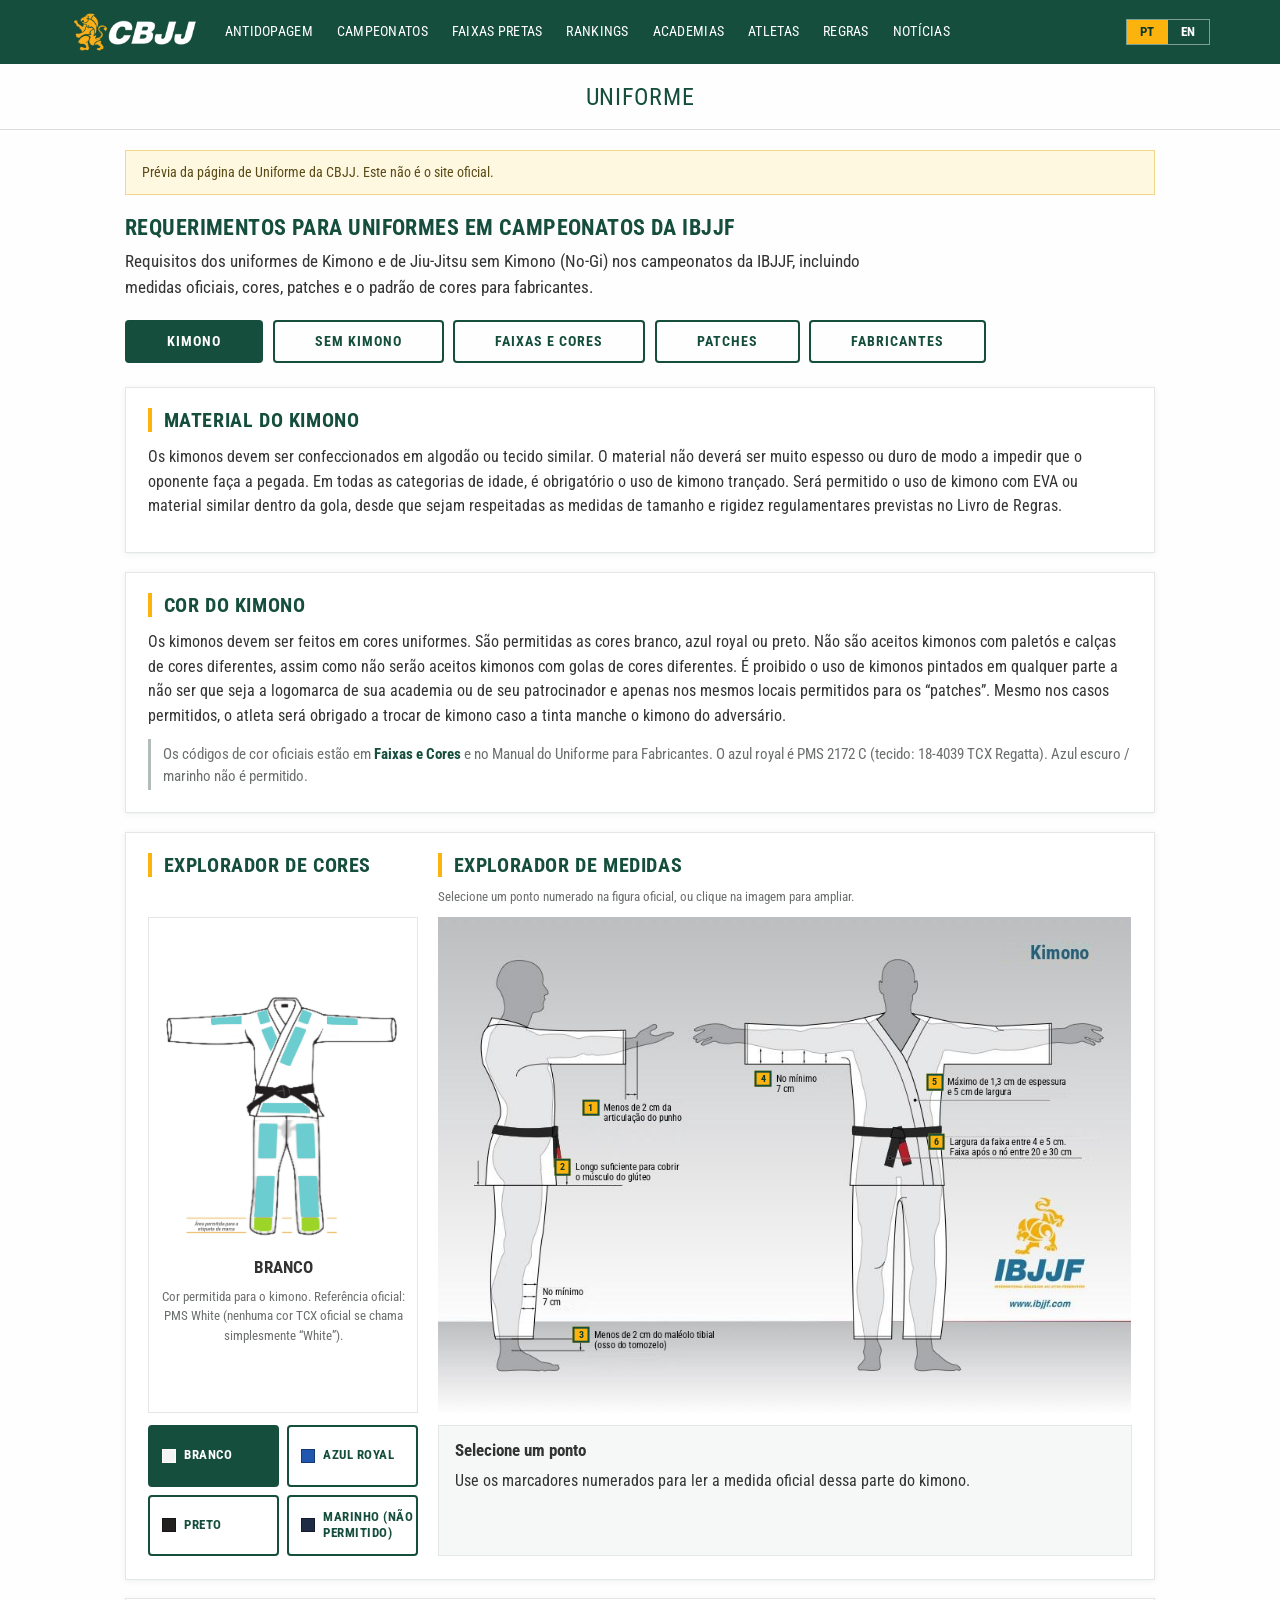
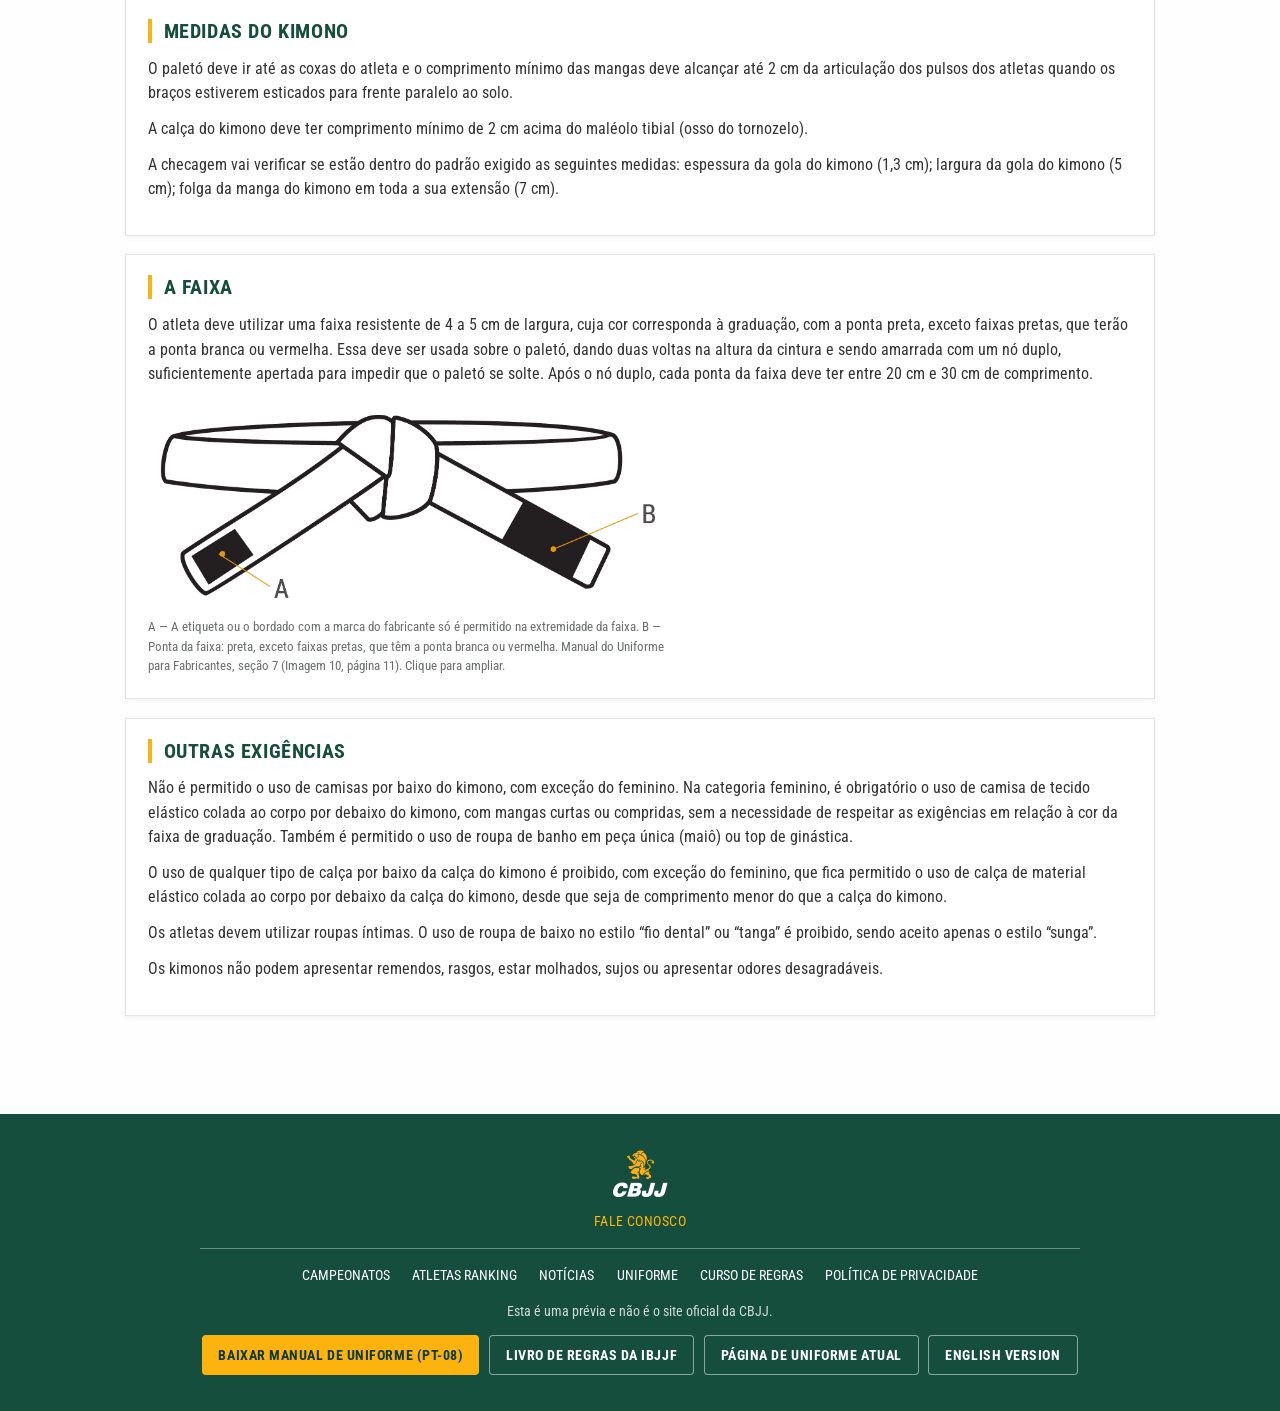
==== commit 1f5e300d: "Measurement detail box: exact fractional min-height" ====
--- a/pt/index.html
+++ b/pt/index.html
@@ -7,9 +7,9 @@
   <meta name="description" content="Requerimentos de uniforme da IBJJF para competições de Kimono e Sem Kimono (No-Gi): medidas, cores, patches e o padrão de cores para fabricantes.">
   <title>Uniforme | CBJJ</title>
   <link rel="alternate" hreflang="en" href="../">
-  <link rel="stylesheet" href="../assets/fonts/fonts.css?v=20261117-1513">
-  <link rel="stylesheet" href="../assets/css/styles.css?v=20261117-1513">
-  <link rel="stylesheet" href="assets/css/cbjj.css?v=20261117-1513">
+  <link rel="stylesheet" href="../assets/fonts/fonts.css?v=20261117-1515">
+  <link rel="stylesheet" href="../assets/css/styles.css?v=20261117-1515">
+  <link rel="stylesheet" href="assets/css/cbjj.css?v=20261117-1515">
 </head>
 <body>
   <a class="skip" href="#main">Ir para o conteúdo</a>
@@ -18,7 +18,7 @@
     <div class="header-inner">
       <button type="button" class="nav-toggle" id="nav-toggle" aria-label="Abrir menu" aria-expanded="false" aria-controls="main-nav"><span></span><span></span><span></span></button>
       <a class="logo" href="https://cbjj.com.br/" title="CBJJ">
-        <img src="assets/img/logo-cbjj-white.png?v=20261117-1513" alt="CBJJ" width="130" height="42">
+        <img src="assets/img/logo-cbjj-white.png?v=20261117-1515" alt="CBJJ" width="130" height="42">
       </a>
       <nav class="main-nav" id="main-nav" aria-label="Menu principal">
         <a href="https://www.gov.br/abcd/pt-br/" rel="noopener">Antidopagem</a>
@@ -73,7 +73,7 @@
           <h2>Explorador de cores</h2>
           <div class="gi-preview" id="gi-preview">
             <div class="gi-color-stage">
-              <img id="gi-color-img" src="assets/img/site/gi-patches-white.png?v=20261117-1513" alt="Desenho do kimono na cor branca." data-zoom="assets/img/site/gi-patches-white.png?v=20261117-1513" tabindex="0">
+              <img id="gi-color-img" src="assets/img/site/gi-patches-white.png?v=20261117-1515" alt="Desenho do kimono na cor branca." data-zoom="assets/img/site/gi-patches-white.png?v=20261117-1515" tabindex="0">
             </div>
             <p id="gi-color-label" style="font-family:var(--font-display);font-weight:700;text-transform:uppercase;margin:.7rem 0 0;">Branco</p>
             <p id="gi-color-note" class="caption">Cor permitida para o kimono. Referência oficial: PMS White (nenhuma cor TCX oficial se chama simplesmente “White”).</p>
@@ -90,7 +90,7 @@
           <h2>Explorador de medidas</h2>
           <p class="caption">Selecione um ponto numerado na figura oficial, ou clique na imagem para ampliar.</p>
           <div class="measure-map">
-            <img src="assets/img/site/gi-measurements.jpg?v=20261117-1513" alt="Figura oficial das medidas do kimono: manga, gola, faixa, comprimento do paletó e distâncias no tornozelo." data-zoom="assets/img/site/gi-measurements.jpg?v=20261117-1513" tabindex="0">
+            <img src="assets/img/site/gi-measurements.jpg?v=20261117-1515" alt="Figura oficial das medidas do kimono: manga, gola, faixa, comprimento do paletó e distâncias no tornozelo." data-zoom="assets/img/site/gi-measurements.jpg?v=20261117-1515" tabindex="0">
             <button type="button" class="hotspot" style="left:23.93%;top:38.43%;" data-measure="wrist" aria-pressed="false" title="Mangas no punho">1</button>
             <button type="button" class="hotspot" style="left:19.84%;top:50.39%;" data-measure="length" aria-pressed="false" title="Comprimento do paletó">2</button>
             <button type="button" class="hotspot" style="left:22.55%;top:84.19%;" data-measure="ankle" aria-pressed="false" title="Calça no tornozelo">3</button>
@@ -116,7 +116,7 @@
         <h2>A Faixa</h2>
         <p class="rule">O atleta deve utilizar uma faixa resistente de 4 a 5 cm de largura, cuja cor corresponda à graduação, com a ponta preta, exceto faixas pretas, que terão a ponta branca ou vermelha. Essa deve ser usada sobre o paletó, dando duas voltas na altura da cintura e sendo amarrada com um nó duplo, suficientemente apertada para impedir que o paletó se solte. Após o nó duplo, cada ponta da faixa deve ter entre 20 cm e 30 cm de comprimento.</p>
         <figure class="media-fig" style="max-width:520px;margin-top:1rem;">
-          <img src="assets/img/pdf/belt-manual.png?v=20261117-1513" alt="Diagrama do nó da faixa: etiqueta do fabricante somente na extremidade (A); ponta preta, com extremidade branca ou vermelha (B)." data-zoom="assets/img/pdf/belt-manual.png?v=20261117-1513" tabindex="0">
+          <img src="assets/img/pdf/belt-manual.png?v=20261117-1515" alt="Diagrama do nó da faixa: etiqueta do fabricante somente na extremidade (A); ponta preta, com extremidade branca ou vermelha (B)." data-zoom="assets/img/pdf/belt-manual.png?v=20261117-1515" tabindex="0">
           <figcaption class="caption">A — A etiqueta ou o bordado com a marca do fabricante só é permitido na extremidade da faixa. B — Ponta da faixa: preta, exceto faixas pretas, que têm a ponta branca ou vermelha. Manual do Uniforme para Fabricantes, seção 7 (Imagem 10, página 11). Clique para ampliar.</figcaption>
         </figure>
       </article>
@@ -157,7 +157,7 @@
         </div>
         <div class="belt-result">
           <figure class="media-fig">
-            <img id="belt-photo" class="belt-photo" src="assets/img/nogi/pt_blue.jpg?v=20261117-1513" alt="Exemplo de cores da rash guard No-Gi para a faixa azul" data-zoom="assets/img/nogi/pt_blue.jpg?v=20261117-1513" tabindex="0">
+            <img id="belt-photo" class="belt-photo" src="assets/img/nogi/pt_blue.jpg?v=20261117-1515" alt="Exemplo de cores da rash guard No-Gi para a faixa azul" data-zoom="assets/img/nogi/pt_blue.jpg?v=20261117-1515" tabindex="0">
             <figcaption class="caption">Fotos de exemplo. Clique para ampliar. Os códigos de cor oficiais estão em Faixas e Cores.</figcaption>
           </figure>
           <div>
@@ -174,7 +174,7 @@
         <p class="cite">Art. 8.1.16.</p>
         <div class="shorts-row" style="margin-top:1rem;">
           <figure class="media-fig">
-            <img src="assets/img/site/no-gi-garment.jpg?v=20261117-1513" alt="Figura oficial do uniforme sem kimono, de lado e de costas, com as medidas do comprimento da bermuda: não pode passar do joelho; no máximo 15 cm acima do meio do joelho; infantil: no mínimo a metade da coxa." data-zoom="assets/img/site/no-gi-garment.jpg?v=20261117-1513" tabindex="0">
+            <img src="assets/img/site/no-gi-garment.jpg?v=20261117-1515" alt="Figura oficial do uniforme sem kimono, de lado e de costas, com as medidas do comprimento da bermuda: não pode passar do joelho; no máximo 15 cm acima do meio do joelho; infantil: no mínimo a metade da coxa." data-zoom="assets/img/site/no-gi-garment.jpg?v=20261117-1515" tabindex="0">
             <figcaption class="caption">Figura oficial da IBJJF para Sem Kimono. Clique para ampliar.</figcaption>
           </figure>
           <div>
@@ -276,7 +276,7 @@
         <p class="rule">O patch deve estar a 15 cm de distância da barra da calça.</p>
         <p class="rule">É proibido o uso de kimonos pintados em qualquer parte a não ser que seja a logomarca de sua academia ou de seu patrocinador e apenas nos mesmos locais permitidos para os “patches”. Mesmo nos casos permitidos, o atleta será obrigado a trocar de kimono caso a tinta manche o kimono do adversário.</p>
         <figure class="media-fig" style="margin:1rem auto 0;max-width:820px;text-align:center;">
-          <img src="assets/img/pdf/patches-manual.png?v=20261117-1513" alt="Desenho técnico do fabricante com as áreas autorizadas para patches, incluindo a área permitida para a etiqueta da marca na barra da calça e a distância de 15 cm da barra da calça." data-zoom="assets/img/pdf/patches-manual.png?v=20261117-1513" tabindex="0">
+          <img src="assets/img/pdf/patches-manual.png?v=20261117-1515" alt="Desenho técnico do fabricante com as áreas autorizadas para patches, incluindo a área permitida para a etiqueta da marca na barra da calça e a distância de 15 cm da barra da calça." data-zoom="assets/img/pdf/patches-manual.png?v=20261117-1515" tabindex="0">
           <figcaption class="caption">Desenho do Manual do Uniforme para Fabricantes, com a área da etiqueta da marca e a distância de 15 cm da barra da calça. Clique para ampliar.</figcaption>
         </figure>
       </article>
@@ -293,27 +293,27 @@
 
       <div class="grid-2">
         <figure class="card media-fig">
-          <img src="assets/img/pdf/gi-measures-manual.png?v=20261117-1513" alt="Figuras de medidas do kimono do manual para fabricantes, de lado e de frente." data-zoom="assets/img/pdf/gi-measures-manual.png?v=20261117-1513" tabindex="0">
+          <img src="assets/img/pdf/gi-measures-manual.png?v=20261117-1515" alt="Figuras de medidas do kimono do manual para fabricantes, de lado e de frente." data-zoom="assets/img/pdf/gi-measures-manual.png?v=20261117-1515" tabindex="0">
           <figcaption class="caption">Figuras de medidas do manual para fabricantes. Clique para ampliar.</figcaption>
         </figure>
         <figure class="card media-fig">
-          <img src="assets/img/pdf/reinforcement.png?v=20261117-1513" alt="Diagrama de construção dos reforços do kimono, do manual para fabricantes." data-zoom="assets/img/pdf/reinforcement.png?v=20261117-1513" tabindex="0">
+          <img src="assets/img/pdf/reinforcement.png?v=20261117-1515" alt="Diagrama de construção dos reforços do kimono, do manual para fabricantes." data-zoom="assets/img/pdf/reinforcement.png?v=20261117-1515" tabindex="0">
           <figcaption class="caption">Reforço. Clique para ampliar.</figcaption>
         </figure>
         <figure class="card media-fig">
-          <img src="assets/img/pdf/pants-construction.png?v=20261117-1513" alt="Diagrama de construção da calça do kimono, do manual para fabricantes." data-zoom="assets/img/pdf/pants-construction.png?v=20261117-1513" tabindex="0">
+          <img src="assets/img/pdf/pants-construction.png?v=20261117-1515" alt="Diagrama de construção da calça do kimono, do manual para fabricantes." data-zoom="assets/img/pdf/pants-construction.png?v=20261117-1515" tabindex="0">
           <figcaption class="caption">Construção da calça. Clique para ampliar.</figcaption>
         </figure>
         <figure class="card media-fig">
-          <img src="assets/img/pdf/label-jacket.png?v=20261117-1513" alt="Posição exigida das etiquetas do paletó, do manual para fabricantes." data-zoom="assets/img/pdf/label-jacket.png?v=20261117-1513" tabindex="0">
+          <img src="assets/img/pdf/label-jacket.png?v=20261117-1515" alt="Posição exigida das etiquetas do paletó, do manual para fabricantes." data-zoom="assets/img/pdf/label-jacket.png?v=20261117-1515" tabindex="0">
           <figcaption class="caption">Etiqueta do paletó. Clique para ampliar.</figcaption>
         </figure>
         <figure class="card media-fig">
-          <img src="assets/img/pdf/label-pants.png?v=20261117-1513" alt="Posição exigida das etiquetas da calça, do manual para fabricantes." data-zoom="assets/img/pdf/label-pants.png?v=20261117-1513" tabindex="0">
+          <img src="assets/img/pdf/label-pants.png?v=20261117-1515" alt="Posição exigida das etiquetas da calça, do manual para fabricantes." data-zoom="assets/img/pdf/label-pants.png?v=20261117-1515" tabindex="0">
           <figcaption class="caption">Etiqueta da calça. Clique para ampliar.</figcaption>
         </figure>
         <figure class="card media-fig">
-          <img src="assets/img/pdf/belt-manual.png?v=20261117-1513" alt="Diagrama da faixa (Imagem 10): A é a etiqueta do fabricante na extremidade; B é a ponta da faixa." data-zoom="assets/img/pdf/belt-manual.png?v=20261117-1513" tabindex="0">
+          <img src="assets/img/pdf/belt-manual.png?v=20261117-1515" alt="Diagrama da faixa (Imagem 10): A é a etiqueta do fabricante na extremidade; B é a ponta da faixa." data-zoom="assets/img/pdf/belt-manual.png?v=20261117-1515" tabindex="0">
           <figcaption class="caption">A — A etiqueta ou o bordado com a marca do fabricante só é permitido na extremidade da faixa. B — Ponta da faixa: preta, exceto faixas pretas, que têm a ponta branca ou vermelha. Manual do Uniforme para Fabricantes, seção 7 (Imagem 10, página 11). Clique para ampliar.</figcaption>
         </figure>
       </div>
@@ -322,7 +322,7 @@
 
   <footer class="site-footer">
     <div class="inner">
-      <img class="footer-logo" src="assets/img/logo-cbjj-footer.png?v=20261117-1513" alt="CBJJ" width="65" height="55">
+      <img class="footer-logo" src="assets/img/logo-cbjj-footer.png?v=20261117-1515" alt="CBJJ" width="65" height="55">
       <p class="contact-us"><a href="https://help.cbjj.com.br/" rel="noopener">FALE CONOSCO</a></p>
       <hr>
       <nav class="footer-links" aria-label="Links do rodapé">
@@ -335,7 +335,7 @@
       </nav>
       <p class="preview-note">Esta é uma prévia e não é o site oficial da CBJJ.</p>
       <div class="downloads">
-        <a class="btn btn-gold" href="assets/pdf/IBJJF-manual-uniforme-PT-08-final.pdf?v=20261117-1513">Baixar Manual de Uniforme (PT-08)</a>
+        <a class="btn btn-gold" href="assets/pdf/IBJJF-manual-uniforme-PT-08-final.pdf?v=20261117-1515">Baixar Manual de Uniforme (PT-08)</a>
         <a class="btn btn-ghost" href="https://cbjj.com.br/books-videos">Livro de Regras da IBJJF</a>
         <a class="btn btn-ghost" href="https://cbjj.com.br/uniform">Página de Uniforme atual</a>
         <a class="btn btn-ghost" id="lang-en-foot" href="../" hreflang="en">English version</a>
@@ -348,6 +348,6 @@
     <img id="lightbox-img" alt="">
   </div>
 
-  <script src="assets/js/app.js?v=20261117-1513"></script>
+  <script src="assets/js/app.js?v=20261117-1515"></script>
 </body>
 </html>
--- a/assets/fonts/fonts.css
+++ b/assets/fonts/fonts.css
@@ -5,7 +5,7 @@
   font-weight: 400;
   font-stretch: 100%;
   font-display: swap;
-  src: url(OpenSans-latin-ext.woff2?v=20261117-1513) format('woff2');
+  src: url(OpenSans-latin-ext.woff2?v=20261117-1515) format('woff2');
   unicode-range: U+0100-02BA, U+02BD-02C5, U+02C7-02CC, U+02CE-02D7, U+02DD-02FF, U+0304, U+0308, U+0329, U+1D00-1DBF, U+1E00-1E9F, U+1EF2-1EFF, U+2020, U+20A0-20AB, U+20AD-20C4, U+2113, U+2C60-2C7F, U+A720-A7FF;
 }
 /* latin */
@@ -15,7 +15,7 @@
   font-weight: 400;
   font-stretch: 100%;
   font-display: swap;
-  src: url(OpenSans-latin.woff2?v=20261117-1513) format('woff2');
+  src: url(OpenSans-latin.woff2?v=20261117-1515) format('woff2');
   unicode-range: U+0000-00FF, U+0131, U+0152-0153, U+02BB-02BC, U+02C6, U+02DA, U+02DC, U+0304, U+0308, U+0329, U+2000-206F, U+20AC, U+2122, U+2191, U+2193, U+2212, U+2215, U+FEFF, U+FFFD;
 }
 /* latin-ext */
@@ -25,7 +25,7 @@
   font-weight: 600;
   font-stretch: 100%;
   font-display: swap;
-  src: url(OpenSans-latin-ext.woff2?v=20261117-1513) format('woff2');
+  src: url(OpenSans-latin-ext.woff2?v=20261117-1515) format('woff2');
   unicode-range: U+0100-02BA, U+02BD-02C5, U+02C7-02CC, U+02CE-02D7, U+02DD-02FF, U+0304, U+0308, U+0329, U+1D00-1DBF, U+1E00-1E9F, U+1EF2-1EFF, U+2020, U+20A0-20AB, U+20AD-20C4, U+2113, U+2C60-2C7F, U+A720-A7FF;
 }
 /* latin */
@@ -35,7 +35,7 @@
   font-weight: 600;
   font-stretch: 100%;
   font-display: swap;
-  src: url(OpenSans-latin.woff2?v=20261117-1513) format('woff2');
+  src: url(OpenSans-latin.woff2?v=20261117-1515) format('woff2');
   unicode-range: U+0000-00FF, U+0131, U+0152-0153, U+02BB-02BC, U+02C6, U+02DA, U+02DC, U+0304, U+0308, U+0329, U+2000-206F, U+20AC, U+2122, U+2191, U+2193, U+2212, U+2215, U+FEFF, U+FFFD;
 }
 /* latin-ext */
@@ -45,7 +45,7 @@
   font-weight: 700;
   font-stretch: 100%;
   font-display: swap;
-  src: url(OpenSans-latin-ext.woff2?v=20261117-1513) format('woff2');
+  src: url(OpenSans-latin-ext.woff2?v=20261117-1515) format('woff2');
   unicode-range: U+0100-02BA, U+02BD-02C5, U+02C7-02CC, U+02CE-02D7, U+02DD-02FF, U+0304, U+0308, U+0329, U+1D00-1DBF, U+1E00-1E9F, U+1EF2-1EFF, U+2020, U+20A0-20AB, U+20AD-20C4, U+2113, U+2C60-2C7F, U+A720-A7FF;
 }
 /* latin */
@@ -55,7 +55,7 @@
   font-weight: 700;
   font-stretch: 100%;
   font-display: swap;
-  src: url(OpenSans-latin.woff2?v=20261117-1513) format('woff2');
+  src: url(OpenSans-latin.woff2?v=20261117-1515) format('woff2');
   unicode-range: U+0000-00FF, U+0131, U+0152-0153, U+02BB-02BC, U+02C6, U+02DA, U+02DC, U+0304, U+0308, U+0329, U+2000-206F, U+20AC, U+2122, U+2191, U+2193, U+2212, U+2215, U+FEFF, U+FFFD;
 }
 /* latin-ext */
@@ -64,7 +64,7 @@
   font-style: normal;
   font-weight: 400;
   font-display: swap;
-  src: url(RobotoCondensed-latin-ext.woff2?v=20261117-1513) format('woff2');
+  src: url(RobotoCondensed-latin-ext.woff2?v=20261117-1515) format('woff2');
   unicode-range: U+0100-02BA, U+02BD-02C5, U+02C7-02CC, U+02CE-02D7, U+02DD-02FF, U+0304, U+0308, U+0329, U+1D00-1DBF, U+1E00-1E9F, U+1EF2-1EFF, U+2020, U+20A0-20AB, U+20AD-20C4, U+2113, U+2C60-2C7F, U+A720-A7FF;
 }
 /* latin */
@@ -73,7 +73,7 @@
   font-style: normal;
   font-weight: 400;
   font-display: swap;
-  src: url(RobotoCondensed-latin.woff2?v=20261117-1513) format('woff2');
+  src: url(RobotoCondensed-latin.woff2?v=20261117-1515) format('woff2');
   unicode-range: U+0000-00FF, U+0131, U+0152-0153, U+02BB-02BC, U+02C6, U+02DA, U+02DC, U+0304, U+0308, U+0329, U+2000-206F, U+20AC, U+2122, U+2191, U+2193, U+2212, U+2215, U+FEFF, U+FFFD;
 }
 /* latin-ext */
@@ -82,7 +82,7 @@
   font-style: normal;
   font-weight: 700;
   font-display: swap;
-  src: url(RobotoCondensed-latin-ext.woff2?v=20261117-1513) format('woff2');
+  src: url(RobotoCondensed-latin-ext.woff2?v=20261117-1515) format('woff2');
   unicode-range: U+0100-02BA, U+02BD-02C5, U+02C7-02CC, U+02CE-02D7, U+02DD-02FF, U+0304, U+0308, U+0329, U+1D00-1DBF, U+1E00-1E9F, U+1EF2-1EFF, U+2020, U+20A0-20AB, U+20AD-20C4, U+2113, U+2C60-2C7F, U+A720-A7FF;
 }
 /* latin */
@@ -91,7 +91,7 @@
   font-style: normal;
   font-weight: 700;
   font-display: swap;
-  src: url(RobotoCondensed-latin.woff2?v=20261117-1513) format('woff2');
+  src: url(RobotoCondensed-latin.woff2?v=20261117-1515) format('woff2');
   unicode-range: U+0000-00FF, U+0131, U+0152-0153, U+02BB-02BC, U+02C6, U+02DA, U+02DC, U+0304, U+0308, U+0329, U+2000-206F, U+20AC, U+2122, U+2191, U+2193, U+2212, U+2215, U+FEFF, U+FFFD;
 }
 /* latin-ext */
@@ -100,7 +100,7 @@
   font-style: normal;
   font-weight: 800;
   font-display: swap;
-  src: url(RobotoCondensed-latin-ext.woff2?v=20261117-1513) format('woff2');
+  src: url(RobotoCondensed-latin-ext.woff2?v=20261117-1515) format('woff2');
   unicode-range: U+0100-02BA, U+02BD-02C5, U+02C7-02CC, U+02CE-02D7, U+02DD-02FF, U+0304, U+0308, U+0329, U+1D00-1DBF, U+1E00-1E9F, U+1EF2-1EFF, U+2020, U+20A0-20AB, U+20AD-20C4, U+2113, U+2C60-2C7F, U+A720-A7FF;
 }
 /* latin */
@@ -109,6 +109,6 @@
   font-style: normal;
   font-weight: 800;
   font-display: swap;
-  src: url(RobotoCondensed-latin.woff2?v=20261117-1513) format('woff2');
+  src: url(RobotoCondensed-latin.woff2?v=20261117-1515) format('woff2');
   unicode-range: U+0000-00FF, U+0131, U+0152-0153, U+02BB-02BC, U+02C6, U+02DA, U+02DC, U+0304, U+0308, U+0329, U+2000-206F, U+20AC, U+2122, U+2191, U+2193, U+2212, U+2215, U+FEFF, U+FFFD;
 }
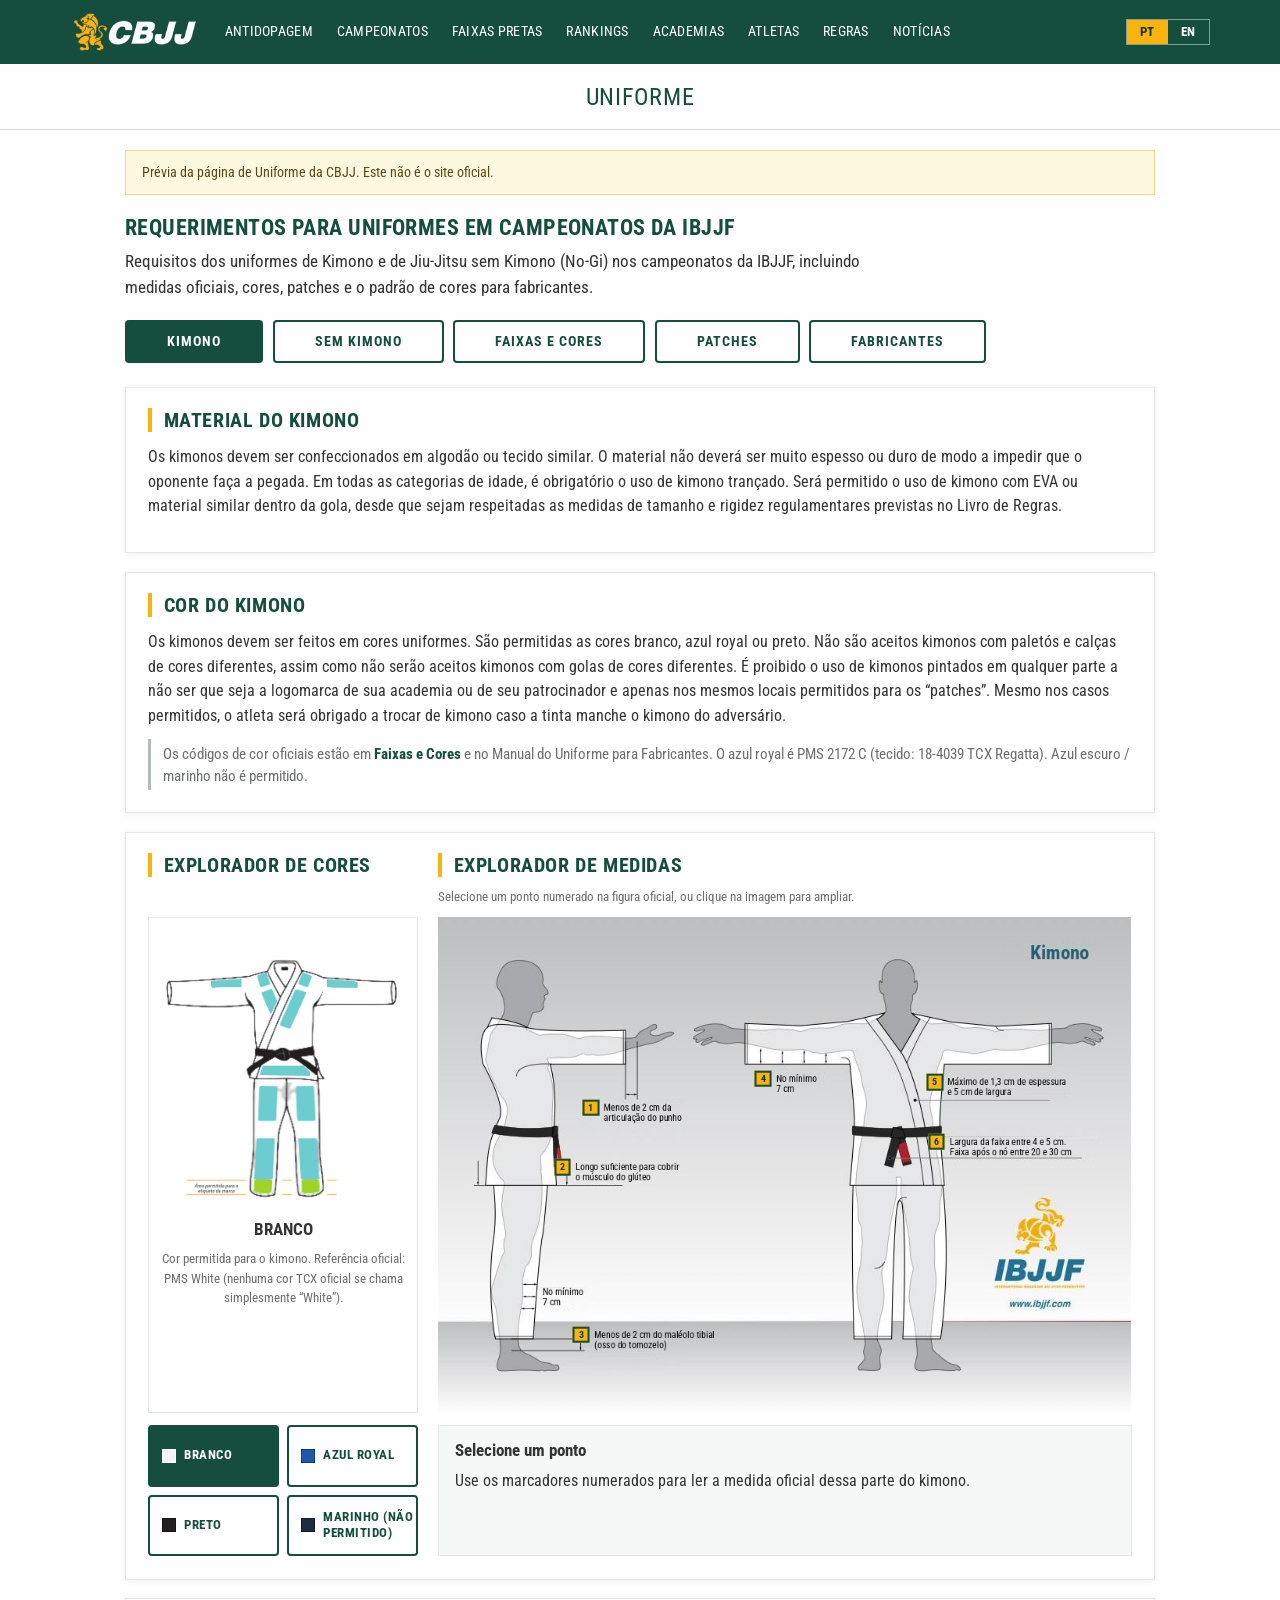
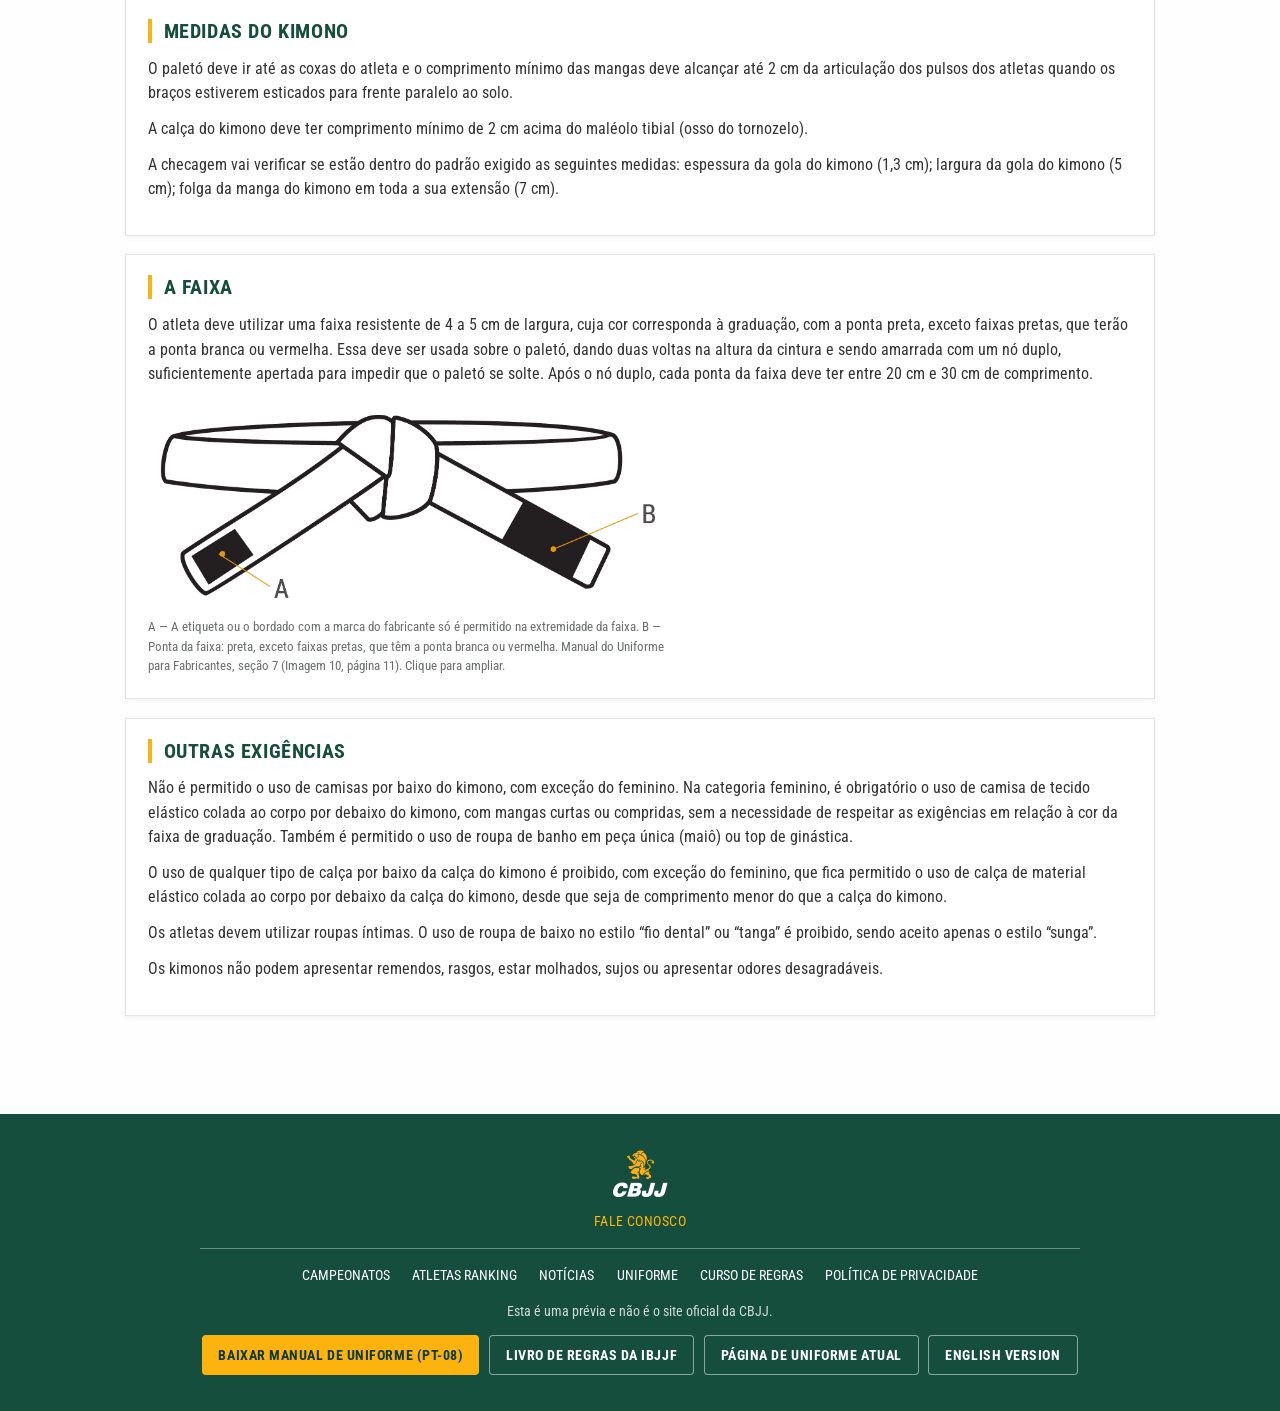
==== commit d7714efc: "Gi color explorer: top-align preview so the figure stays in the same place for every color" ====
--- a/pt/index.html
+++ b/pt/index.html
@@ -7,9 +7,9 @@
   <meta name="description" content="Requerimentos de uniforme da IBJJF para competições de Kimono e Sem Kimono (No-Gi): medidas, cores, patches e o padrão de cores para fabricantes.">
   <title>Uniforme | CBJJ</title>
   <link rel="alternate" hreflang="en" href="../">
-  <link rel="stylesheet" href="../assets/fonts/fonts.css?v=20261117-1515">
-  <link rel="stylesheet" href="../assets/css/styles.css?v=20261117-1515">
-  <link rel="stylesheet" href="assets/css/cbjj.css?v=20261117-1515">
+  <link rel="stylesheet" href="../assets/fonts/fonts.css?v=20261117-1522">
+  <link rel="stylesheet" href="../assets/css/styles.css?v=20261117-1522">
+  <link rel="stylesheet" href="assets/css/cbjj.css?v=20261117-1522">
 </head>
 <body>
   <a class="skip" href="#main">Ir para o conteúdo</a>
@@ -18,7 +18,7 @@
     <div class="header-inner">
       <button type="button" class="nav-toggle" id="nav-toggle" aria-label="Abrir menu" aria-expanded="false" aria-controls="main-nav"><span></span><span></span><span></span></button>
       <a class="logo" href="https://cbjj.com.br/" title="CBJJ">
-        <img src="assets/img/logo-cbjj-white.png?v=20261117-1515" alt="CBJJ" width="130" height="42">
+        <img src="assets/img/logo-cbjj-white.png?v=20261117-1522" alt="CBJJ" width="130" height="42">
       </a>
       <nav class="main-nav" id="main-nav" aria-label="Menu principal">
         <a href="https://www.gov.br/abcd/pt-br/" rel="noopener">Antidopagem</a>
@@ -73,7 +73,7 @@
           <h2>Explorador de cores</h2>
           <div class="gi-preview" id="gi-preview">
             <div class="gi-color-stage">
-              <img id="gi-color-img" src="assets/img/site/gi-patches-white.png?v=20261117-1515" alt="Desenho do kimono na cor branca." data-zoom="assets/img/site/gi-patches-white.png?v=20261117-1515" tabindex="0">
+              <img id="gi-color-img" src="assets/img/site/gi-patches-white.png?v=20261117-1522" alt="Desenho do kimono na cor branca." data-zoom="assets/img/site/gi-patches-white.png?v=20261117-1522" tabindex="0">
             </div>
             <p id="gi-color-label" style="font-family:var(--font-display);font-weight:700;text-transform:uppercase;margin:.7rem 0 0;">Branco</p>
             <p id="gi-color-note" class="caption">Cor permitida para o kimono. Referência oficial: PMS White (nenhuma cor TCX oficial se chama simplesmente “White”).</p>
@@ -90,7 +90,7 @@
           <h2>Explorador de medidas</h2>
           <p class="caption">Selecione um ponto numerado na figura oficial, ou clique na imagem para ampliar.</p>
           <div class="measure-map">
-            <img src="assets/img/site/gi-measurements.jpg?v=20261117-1515" alt="Figura oficial das medidas do kimono: manga, gola, faixa, comprimento do paletó e distâncias no tornozelo." data-zoom="assets/img/site/gi-measurements.jpg?v=20261117-1515" tabindex="0">
+            <img src="assets/img/site/gi-measurements.jpg?v=20261117-1522" alt="Figura oficial das medidas do kimono: manga, gola, faixa, comprimento do paletó e distâncias no tornozelo." data-zoom="assets/img/site/gi-measurements.jpg?v=20261117-1522" tabindex="0">
             <button type="button" class="hotspot" style="left:23.93%;top:38.43%;" data-measure="wrist" aria-pressed="false" title="Mangas no punho">1</button>
             <button type="button" class="hotspot" style="left:19.84%;top:50.39%;" data-measure="length" aria-pressed="false" title="Comprimento do paletó">2</button>
             <button type="button" class="hotspot" style="left:22.55%;top:84.19%;" data-measure="ankle" aria-pressed="false" title="Calça no tornozelo">3</button>
@@ -116,7 +116,7 @@
         <h2>A Faixa</h2>
         <p class="rule">O atleta deve utilizar uma faixa resistente de 4 a 5 cm de largura, cuja cor corresponda à graduação, com a ponta preta, exceto faixas pretas, que terão a ponta branca ou vermelha. Essa deve ser usada sobre o paletó, dando duas voltas na altura da cintura e sendo amarrada com um nó duplo, suficientemente apertada para impedir que o paletó se solte. Após o nó duplo, cada ponta da faixa deve ter entre 20 cm e 30 cm de comprimento.</p>
         <figure class="media-fig" style="max-width:520px;margin-top:1rem;">
-          <img src="assets/img/pdf/belt-manual.png?v=20261117-1515" alt="Diagrama do nó da faixa: etiqueta do fabricante somente na extremidade (A); ponta preta, com extremidade branca ou vermelha (B)." data-zoom="assets/img/pdf/belt-manual.png?v=20261117-1515" tabindex="0">
+          <img src="assets/img/pdf/belt-manual.png?v=20261117-1522" alt="Diagrama do nó da faixa: etiqueta do fabricante somente na extremidade (A); ponta preta, com extremidade branca ou vermelha (B)." data-zoom="assets/img/pdf/belt-manual.png?v=20261117-1522" tabindex="0">
           <figcaption class="caption">A — A etiqueta ou o bordado com a marca do fabricante só é permitido na extremidade da faixa. B — Ponta da faixa: preta, exceto faixas pretas, que têm a ponta branca ou vermelha. Manual do Uniforme para Fabricantes, seção 7 (Imagem 10, página 11). Clique para ampliar.</figcaption>
         </figure>
       </article>
@@ -157,7 +157,7 @@
         </div>
         <div class="belt-result">
           <figure class="media-fig">
-            <img id="belt-photo" class="belt-photo" src="assets/img/nogi/pt_blue.jpg?v=20261117-1515" alt="Exemplo de cores da rash guard No-Gi para a faixa azul" data-zoom="assets/img/nogi/pt_blue.jpg?v=20261117-1515" tabindex="0">
+            <img id="belt-photo" class="belt-photo" src="assets/img/nogi/pt_blue.jpg?v=20261117-1522" alt="Exemplo de cores da rash guard No-Gi para a faixa azul" data-zoom="assets/img/nogi/pt_blue.jpg?v=20261117-1522" tabindex="0">
             <figcaption class="caption">Fotos de exemplo. Clique para ampliar. Os códigos de cor oficiais estão em Faixas e Cores.</figcaption>
           </figure>
           <div>
@@ -174,7 +174,7 @@
         <p class="cite">Art. 8.1.16.</p>
         <div class="shorts-row" style="margin-top:1rem;">
           <figure class="media-fig">
-            <img src="assets/img/site/no-gi-garment.jpg?v=20261117-1515" alt="Figura oficial do uniforme sem kimono, de lado e de costas, com as medidas do comprimento da bermuda: não pode passar do joelho; no máximo 15 cm acima do meio do joelho; infantil: no mínimo a metade da coxa." data-zoom="assets/img/site/no-gi-garment.jpg?v=20261117-1515" tabindex="0">
+            <img src="assets/img/site/no-gi-garment.jpg?v=20261117-1522" alt="Figura oficial do uniforme sem kimono, de lado e de costas, com as medidas do comprimento da bermuda: não pode passar do joelho; no máximo 15 cm acima do meio do joelho; infantil: no mínimo a metade da coxa." data-zoom="assets/img/site/no-gi-garment.jpg?v=20261117-1522" tabindex="0">
             <figcaption class="caption">Figura oficial da IBJJF para Sem Kimono. Clique para ampliar.</figcaption>
           </figure>
           <div>
@@ -276,7 +276,7 @@
         <p class="rule">O patch deve estar a 15 cm de distância da barra da calça.</p>
         <p class="rule">É proibido o uso de kimonos pintados em qualquer parte a não ser que seja a logomarca de sua academia ou de seu patrocinador e apenas nos mesmos locais permitidos para os “patches”. Mesmo nos casos permitidos, o atleta será obrigado a trocar de kimono caso a tinta manche o kimono do adversário.</p>
         <figure class="media-fig" style="margin:1rem auto 0;max-width:820px;text-align:center;">
-          <img src="assets/img/pdf/patches-manual.png?v=20261117-1515" alt="Desenho técnico do fabricante com as áreas autorizadas para patches, incluindo a área permitida para a etiqueta da marca na barra da calça e a distância de 15 cm da barra da calça." data-zoom="assets/img/pdf/patches-manual.png?v=20261117-1515" tabindex="0">
+          <img src="assets/img/pdf/patches-manual.png?v=20261117-1522" alt="Desenho técnico do fabricante com as áreas autorizadas para patches, incluindo a área permitida para a etiqueta da marca na barra da calça e a distância de 15 cm da barra da calça." data-zoom="assets/img/pdf/patches-manual.png?v=20261117-1522" tabindex="0">
           <figcaption class="caption">Desenho do Manual do Uniforme para Fabricantes, com a área da etiqueta da marca e a distância de 15 cm da barra da calça. Clique para ampliar.</figcaption>
         </figure>
       </article>
@@ -293,27 +293,27 @@
 
       <div class="grid-2">
         <figure class="card media-fig">
-          <img src="assets/img/pdf/gi-measures-manual.png?v=20261117-1515" alt="Figuras de medidas do kimono do manual para fabricantes, de lado e de frente." data-zoom="assets/img/pdf/gi-measures-manual.png?v=20261117-1515" tabindex="0">
+          <img src="assets/img/pdf/gi-measures-manual.png?v=20261117-1522" alt="Figuras de medidas do kimono do manual para fabricantes, de lado e de frente." data-zoom="assets/img/pdf/gi-measures-manual.png?v=20261117-1522" tabindex="0">
           <figcaption class="caption">Figuras de medidas do manual para fabricantes. Clique para ampliar.</figcaption>
         </figure>
         <figure class="card media-fig">
-          <img src="assets/img/pdf/reinforcement.png?v=20261117-1515" alt="Diagrama de construção dos reforços do kimono, do manual para fabricantes." data-zoom="assets/img/pdf/reinforcement.png?v=20261117-1515" tabindex="0">
+          <img src="assets/img/pdf/reinforcement.png?v=20261117-1522" alt="Diagrama de construção dos reforços do kimono, do manual para fabricantes." data-zoom="assets/img/pdf/reinforcement.png?v=20261117-1522" tabindex="0">
           <figcaption class="caption">Reforço. Clique para ampliar.</figcaption>
         </figure>
         <figure class="card media-fig">
-          <img src="assets/img/pdf/pants-construction.png?v=20261117-1515" alt="Diagrama de construção da calça do kimono, do manual para fabricantes." data-zoom="assets/img/pdf/pants-construction.png?v=20261117-1515" tabindex="0">
+          <img src="assets/img/pdf/pants-construction.png?v=20261117-1522" alt="Diagrama de construção da calça do kimono, do manual para fabricantes." data-zoom="assets/img/pdf/pants-construction.png?v=20261117-1522" tabindex="0">
           <figcaption class="caption">Construção da calça. Clique para ampliar.</figcaption>
         </figure>
         <figure class="card media-fig">
-          <img src="assets/img/pdf/label-jacket.png?v=20261117-1515" alt="Posição exigida das etiquetas do paletó, do manual para fabricantes." data-zoom="assets/img/pdf/label-jacket.png?v=20261117-1515" tabindex="0">
+          <img src="assets/img/pdf/label-jacket.png?v=20261117-1522" alt="Posição exigida das etiquetas do paletó, do manual para fabricantes." data-zoom="assets/img/pdf/label-jacket.png?v=20261117-1522" tabindex="0">
           <figcaption class="caption">Etiqueta do paletó. Clique para ampliar.</figcaption>
         </figure>
         <figure class="card media-fig">
-          <img src="assets/img/pdf/label-pants.png?v=20261117-1515" alt="Posição exigida das etiquetas da calça, do manual para fabricantes." data-zoom="assets/img/pdf/label-pants.png?v=20261117-1515" tabindex="0">
+          <img src="assets/img/pdf/label-pants.png?v=20261117-1522" alt="Posição exigida das etiquetas da calça, do manual para fabricantes." data-zoom="assets/img/pdf/label-pants.png?v=20261117-1522" tabindex="0">
           <figcaption class="caption">Etiqueta da calça. Clique para ampliar.</figcaption>
         </figure>
         <figure class="card media-fig">
-          <img src="assets/img/pdf/belt-manual.png?v=20261117-1515" alt="Diagrama da faixa (Imagem 10): A é a etiqueta do fabricante na extremidade; B é a ponta da faixa." data-zoom="assets/img/pdf/belt-manual.png?v=20261117-1515" tabindex="0">
+          <img src="assets/img/pdf/belt-manual.png?v=20261117-1522" alt="Diagrama da faixa (Imagem 10): A é a etiqueta do fabricante na extremidade; B é a ponta da faixa." data-zoom="assets/img/pdf/belt-manual.png?v=20261117-1522" tabindex="0">
           <figcaption class="caption">A — A etiqueta ou o bordado com a marca do fabricante só é permitido na extremidade da faixa. B — Ponta da faixa: preta, exceto faixas pretas, que têm a ponta branca ou vermelha. Manual do Uniforme para Fabricantes, seção 7 (Imagem 10, página 11). Clique para ampliar.</figcaption>
         </figure>
       </div>
@@ -322,7 +322,7 @@
 
   <footer class="site-footer">
     <div class="inner">
-      <img class="footer-logo" src="assets/img/logo-cbjj-footer.png?v=20261117-1515" alt="CBJJ" width="65" height="55">
+      <img class="footer-logo" src="assets/img/logo-cbjj-footer.png?v=20261117-1522" alt="CBJJ" width="65" height="55">
       <p class="contact-us"><a href="https://help.cbjj.com.br/" rel="noopener">FALE CONOSCO</a></p>
       <hr>
       <nav class="footer-links" aria-label="Links do rodapé">
@@ -335,7 +335,7 @@
       </nav>
       <p class="preview-note">Esta é uma prévia e não é o site oficial da CBJJ.</p>
       <div class="downloads">
-        <a class="btn btn-gold" href="assets/pdf/IBJJF-manual-uniforme-PT-08-final.pdf?v=20261117-1515">Baixar Manual de Uniforme (PT-08)</a>
+        <a class="btn btn-gold" href="assets/pdf/IBJJF-manual-uniforme-PT-08-final.pdf?v=20261117-1522">Baixar Manual de Uniforme (PT-08)</a>
         <a class="btn btn-ghost" href="https://cbjj.com.br/books-videos">Livro de Regras da IBJJF</a>
         <a class="btn btn-ghost" href="https://cbjj.com.br/uniform">Página de Uniforme atual</a>
         <a class="btn btn-ghost" id="lang-en-foot" href="../" hreflang="en">English version</a>
@@ -348,6 +348,6 @@
     <img id="lightbox-img" alt="">
   </div>
 
-  <script src="assets/js/app.js?v=20261117-1515"></script>
+  <script src="assets/js/app.js?v=20261117-1522"></script>
 </body>
 </html>
--- a/assets/fonts/fonts.css
+++ b/assets/fonts/fonts.css
@@ -5,7 +5,7 @@
   font-weight: 400;
   font-stretch: 100%;
   font-display: swap;
-  src: url(OpenSans-latin-ext.woff2?v=20261117-1515) format('woff2');
+  src: url(OpenSans-latin-ext.woff2?v=20261117-1522) format('woff2');
   unicode-range: U+0100-02BA, U+02BD-02C5, U+02C7-02CC, U+02CE-02D7, U+02DD-02FF, U+0304, U+0308, U+0329, U+1D00-1DBF, U+1E00-1E9F, U+1EF2-1EFF, U+2020, U+20A0-20AB, U+20AD-20C4, U+2113, U+2C60-2C7F, U+A720-A7FF;
 }
 /* latin */
@@ -15,7 +15,7 @@
   font-weight: 400;
   font-stretch: 100%;
   font-display: swap;
-  src: url(OpenSans-latin.woff2?v=20261117-1515) format('woff2');
+  src: url(OpenSans-latin.woff2?v=20261117-1522) format('woff2');
   unicode-range: U+0000-00FF, U+0131, U+0152-0153, U+02BB-02BC, U+02C6, U+02DA, U+02DC, U+0304, U+0308, U+0329, U+2000-206F, U+20AC, U+2122, U+2191, U+2193, U+2212, U+2215, U+FEFF, U+FFFD;
 }
 /* latin-ext */
@@ -25,7 +25,7 @@
   font-weight: 600;
   font-stretch: 100%;
   font-display: swap;
-  src: url(OpenSans-latin-ext.woff2?v=20261117-1515) format('woff2');
+  src: url(OpenSans-latin-ext.woff2?v=20261117-1522) format('woff2');
   unicode-range: U+0100-02BA, U+02BD-02C5, U+02C7-02CC, U+02CE-02D7, U+02DD-02FF, U+0304, U+0308, U+0329, U+1D00-1DBF, U+1E00-1E9F, U+1EF2-1EFF, U+2020, U+20A0-20AB, U+20AD-20C4, U+2113, U+2C60-2C7F, U+A720-A7FF;
 }
 /* latin */
@@ -35,7 +35,7 @@
   font-weight: 600;
   font-stretch: 100%;
   font-display: swap;
-  src: url(OpenSans-latin.woff2?v=20261117-1515) format('woff2');
+  src: url(OpenSans-latin.woff2?v=20261117-1522) format('woff2');
   unicode-range: U+0000-00FF, U+0131, U+0152-0153, U+02BB-02BC, U+02C6, U+02DA, U+02DC, U+0304, U+0308, U+0329, U+2000-206F, U+20AC, U+2122, U+2191, U+2193, U+2212, U+2215, U+FEFF, U+FFFD;
 }
 /* latin-ext */
@@ -45,7 +45,7 @@
   font-weight: 700;
   font-stretch: 100%;
   font-display: swap;
-  src: url(OpenSans-latin-ext.woff2?v=20261117-1515) format('woff2');
+  src: url(OpenSans-latin-ext.woff2?v=20261117-1522) format('woff2');
   unicode-range: U+0100-02BA, U+02BD-02C5, U+02C7-02CC, U+02CE-02D7, U+02DD-02FF, U+0304, U+0308, U+0329, U+1D00-1DBF, U+1E00-1E9F, U+1EF2-1EFF, U+2020, U+20A0-20AB, U+20AD-20C4, U+2113, U+2C60-2C7F, U+A720-A7FF;
 }
 /* latin */
@@ -55,7 +55,7 @@
   font-weight: 700;
   font-stretch: 100%;
   font-display: swap;
-  src: url(OpenSans-latin.woff2?v=20261117-1515) format('woff2');
+  src: url(OpenSans-latin.woff2?v=20261117-1522) format('woff2');
   unicode-range: U+0000-00FF, U+0131, U+0152-0153, U+02BB-02BC, U+02C6, U+02DA, U+02DC, U+0304, U+0308, U+0329, U+2000-206F, U+20AC, U+2122, U+2191, U+2193, U+2212, U+2215, U+FEFF, U+FFFD;
 }
 /* latin-ext */
@@ -64,7 +64,7 @@
   font-style: normal;
   font-weight: 400;
   font-display: swap;
-  src: url(RobotoCondensed-latin-ext.woff2?v=20261117-1515) format('woff2');
+  src: url(RobotoCondensed-latin-ext.woff2?v=20261117-1522) format('woff2');
   unicode-range: U+0100-02BA, U+02BD-02C5, U+02C7-02CC, U+02CE-02D7, U+02DD-02FF, U+0304, U+0308, U+0329, U+1D00-1DBF, U+1E00-1E9F, U+1EF2-1EFF, U+2020, U+20A0-20AB, U+20AD-20C4, U+2113, U+2C60-2C7F, U+A720-A7FF;
 }
 /* latin */
@@ -73,7 +73,7 @@
   font-style: normal;
   font-weight: 400;
   font-display: swap;
-  src: url(RobotoCondensed-latin.woff2?v=20261117-1515) format('woff2');
+  src: url(RobotoCondensed-latin.woff2?v=20261117-1522) format('woff2');
   unicode-range: U+0000-00FF, U+0131, U+0152-0153, U+02BB-02BC, U+02C6, U+02DA, U+02DC, U+0304, U+0308, U+0329, U+2000-206F, U+20AC, U+2122, U+2191, U+2193, U+2212, U+2215, U+FEFF, U+FFFD;
 }
 /* latin-ext */
@@ -82,7 +82,7 @@
   font-style: normal;
   font-weight: 700;
   font-display: swap;
-  src: url(RobotoCondensed-latin-ext.woff2?v=20261117-1515) format('woff2');
+  src: url(RobotoCondensed-latin-ext.woff2?v=20261117-1522) format('woff2');
   unicode-range: U+0100-02BA, U+02BD-02C5, U+02C7-02CC, U+02CE-02D7, U+02DD-02FF, U+0304, U+0308, U+0329, U+1D00-1DBF, U+1E00-1E9F, U+1EF2-1EFF, U+2020, U+20A0-20AB, U+20AD-20C4, U+2113, U+2C60-2C7F, U+A720-A7FF;
 }
 /* latin */
@@ -91,7 +91,7 @@
   font-style: normal;
   font-weight: 700;
   font-display: swap;
-  src: url(RobotoCondensed-latin.woff2?v=20261117-1515) format('woff2');
+  src: url(RobotoCondensed-latin.woff2?v=20261117-1522) format('woff2');
   unicode-range: U+0000-00FF, U+0131, U+0152-0153, U+02BB-02BC, U+02C6, U+02DA, U+02DC, U+0304, U+0308, U+0329, U+2000-206F, U+20AC, U+2122, U+2191, U+2193, U+2212, U+2215, U+FEFF, U+FFFD;
 }
 /* latin-ext */
@@ -100,7 +100,7 @@
   font-style: normal;
   font-weight: 800;
   font-display: swap;
-  src: url(RobotoCondensed-latin-ext.woff2?v=20261117-1515) format('woff2');
+  src: url(RobotoCondensed-latin-ext.woff2?v=20261117-1522) format('woff2');
   unicode-range: U+0100-02BA, U+02BD-02C5, U+02C7-02CC, U+02CE-02D7, U+02DD-02FF, U+0304, U+0308, U+0329, U+1D00-1DBF, U+1E00-1E9F, U+1EF2-1EFF, U+2020, U+20A0-20AB, U+20AD-20C4, U+2113, U+2C60-2C7F, U+A720-A7FF;
 }
 /* latin */
@@ -109,6 +109,6 @@
   font-style: normal;
   font-weight: 800;
   font-display: swap;
-  src: url(RobotoCondensed-latin.woff2?v=20261117-1515) format('woff2');
+  src: url(RobotoCondensed-latin.woff2?v=20261117-1522) format('woff2');
   unicode-range: U+0000-00FF, U+0131, U+0152-0153, U+02BB-02BC, U+02C6, U+02DA, U+02DC, U+0304, U+0308, U+0329, U+2000-206F, U+20AC, U+2122, U+2191, U+2193, U+2212, U+2215, U+FEFF, U+FFFD;
 }
--- a/assets/css/styles.css
+++ b/assets/css/styles.css
@@ -423,7 +423,7 @@
 .measure-explorer > h2 { grid-area: 1 / 2; }
 .measure-explorer > .caption { grid-area: 2 / 2; margin: 0 0 .65rem; }
 .color-explorer > .gi-preview {
-  grid-area: 3 / 1; display: flex; flex-direction: column; justify-content: center;
+  grid-area: 3 / 1; display: flex; flex-direction: column; justify-content: flex-start;
 }
 .color-explorer > .gi-preview svg, .color-explorer > .gi-preview .gi-color-stage { flex: 0 0 auto; }
 .measure-explorer > .measure-map { grid-area: 3 / 2; align-self: start; }
